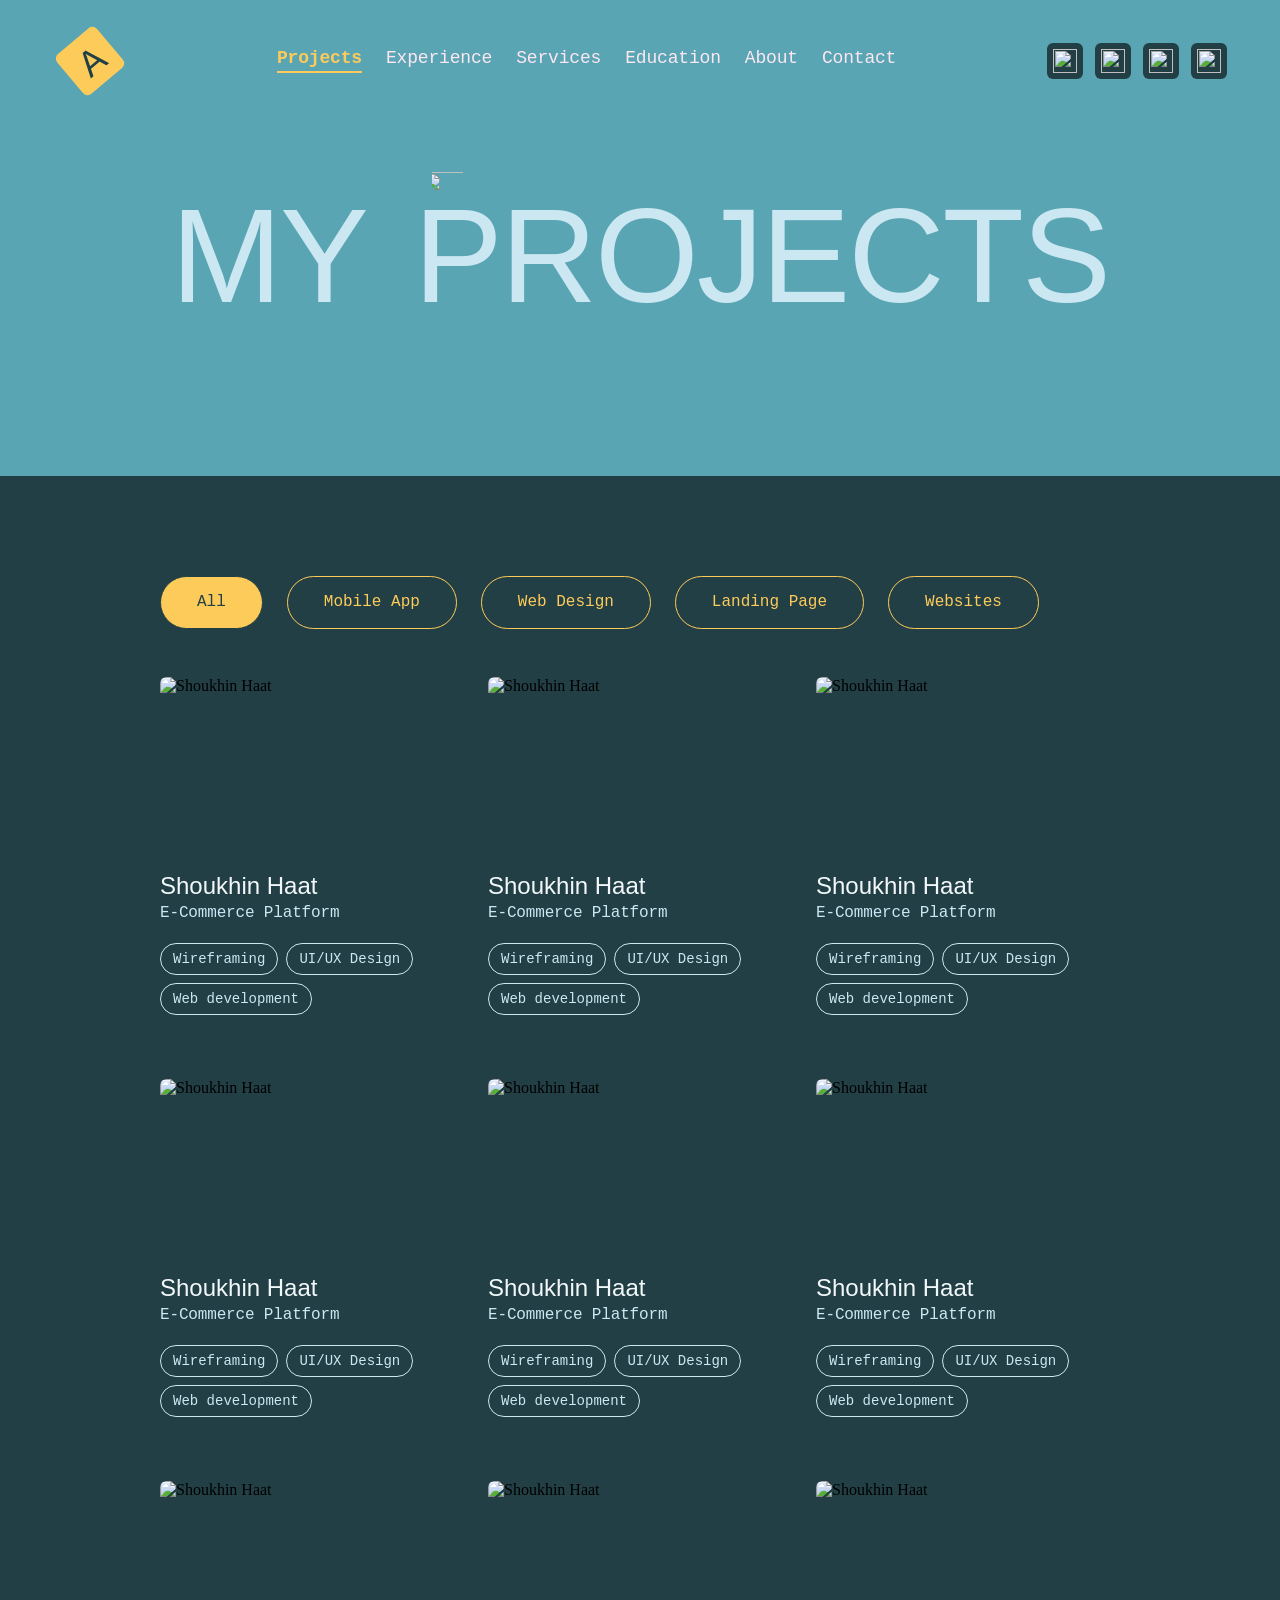
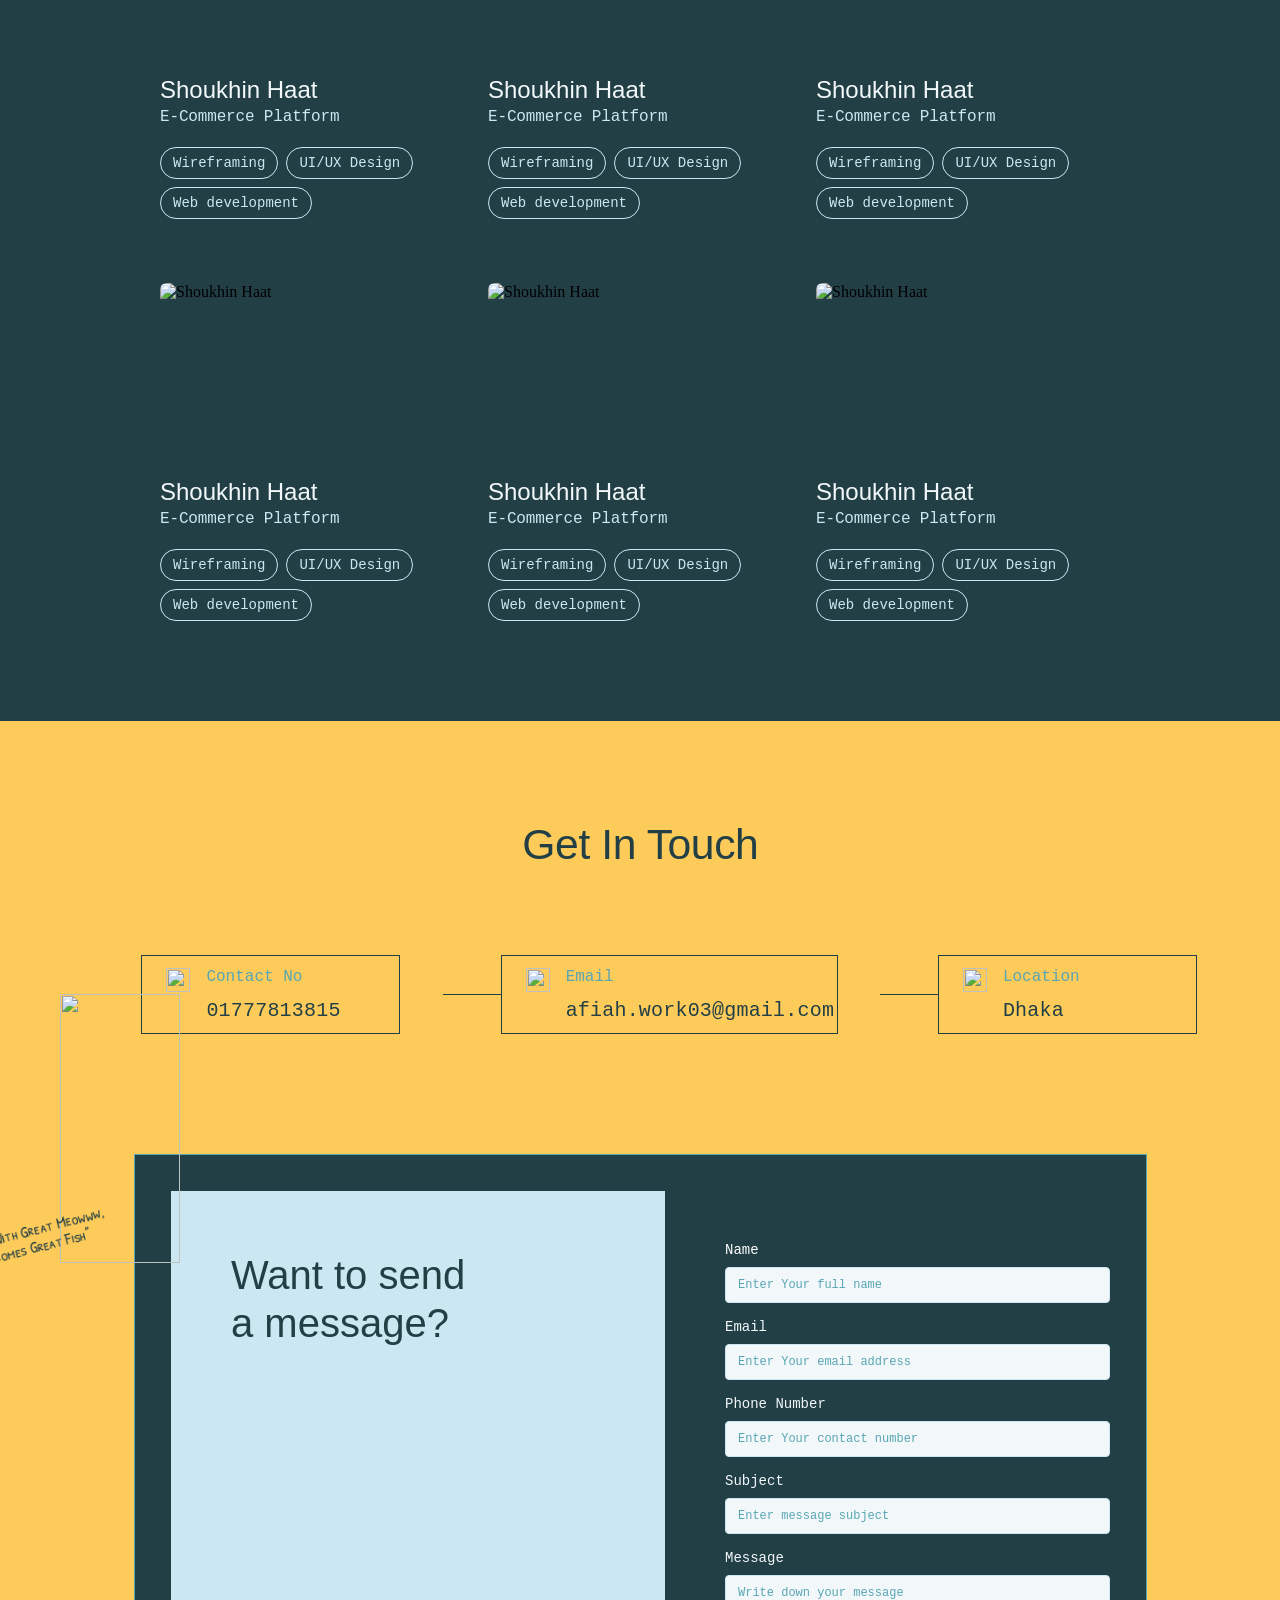
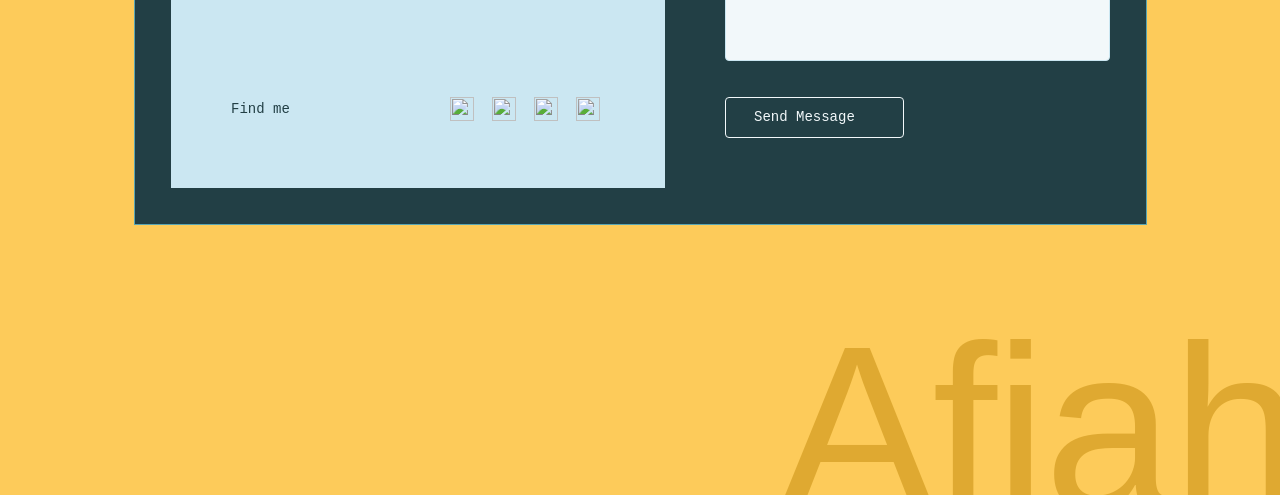
==== projects.html @ ad519b7c "Add files via upload" ====
<!DOCTYPE html>
<html lang="en">

<head>
    <meta charset="UTF-8" />
    <meta name="viewport" content="width=device-width, initial-scale=1.0" />
    <title>My Projects — Afiah</title>
    <link rel="preconnect" href="https://fonts.googleapis.com" />
    <link rel="preconnect" href="https://fonts.gstatic.com" crossorigin />
    <link href="https://fonts.googleapis.com/css2?family=Inter:wght@800&family=Patrick+Hand+SC&display=swap"
        rel="stylesheet" />
    <link rel="stylesheet" href="styles.css" />
</head>

<body>
    <div class="page-viewport">
        <div class="landing-blue">
            <div class="main-stack">
                <!-- ==========================================
                     1. PROJECTS PAGE HERO SECTION (6200:3826)
                     ========================================== -->
                <section class="projects-hero-section">
                    <!-- Top Navigation Bar (6200:3829) -->
                    <header class="navbar">
                        <a href="index.html" class="logo-wrapper" aria-label="Afiah Home">
                            <div class="logo-rotated">
                                <div class="logo-box">
                                    <p class="logo-letter font-pesta">A</p>
                                </div>
                            </div>
                        </a>

                        <button class="mobile-menu-toggle" type="button" aria-label="Toggle navigation"
                            aria-expanded="false"
                            onclick="this.parentElement.classList.toggle('nav-open'); this.setAttribute('aria-expanded', this.parentElement.classList.contains('nav-open'))">
                            <span></span>
                            <span></span>
                            <span></span>
                        </button>

                        <nav class="nav-links font-consolas"
                            onclick="if(window.innerWidth <= 900){ this.parentElement.classList.remove('nav-open'); }">

                            <a href="projects.html" class="active">Projects</a>
                            <a href="index.html#experience">Experience</a>
                            <a href="index.html#services">Services</a>
                            <a href="index.html#education">Education</a>
                            <a href="index.html#about">About</a>
                            <a href="#contact">Contact</a>
                        </nav>

                        <div class="nav-socials">
                            <a href="#contact" class="nav-social-btn" aria-label="Facebook">
                                <img src="assets/379a6d1ee390296889a320eb31389439bdc3be6d.svg" alt="" />
                            </a>
                            <a href="#contact" class="nav-social-btn" aria-label="Instagram">
                                <img src="assets/dbd92464af5bd647336b0ce903cea9cbbe1309cc.svg" alt="" />
                            </a>
                            <a href="#contact" class="nav-social-btn" aria-label="LinkedIn">
                                <img src="assets/37628bb1a5034a90aa3f23297552110ed2be14b8.svg" alt="" />
                            </a>
                            <a href="#contact" class="nav-social-btn" aria-label="GitHub">
                                <img src="assets/c3e5aa4423b067c50cb81807f64a7366447760ed.svg" alt="" />
                            </a>
                        </div>
                    </header>

                    <!-- Large Title & Peeking Kitten Wrapper -->
                    <div class="projects-hero-title-container">
                        <h1 class="projects-hero-title font-pesta">
                            <span class="projects-hero-word">MY</span>
                            <span class="projects-hero-word"><span
                                    class="letter-p-wrapper">P<!-- Peeking Kitten Head perched above letter P in PROJECTS (6217:5677 / 6220:5743) --><span
                                        class="projects-hero-peeking-cat-head" aria-hidden="true"><img
                                            src="assets/b2b2a59df410bdd2ad9d5f50ae3d4344132956b6.png"
                                            alt="" /></span><!-- Peeking Kitten Tail hanging inside letter P loop (6217:5678 / 6220:5744) --><span
                                        class="projects-hero-peeking-cat-tail" aria-hidden="true"><img
                                            src="assets/b2b2a59df410bdd2ad9d5f50ae3d4344132956b6.png"
                                            alt="" /></span></span>ROJECTS</span>
                        </h1>
                    </div>
                </section>

                <!-- ==========================================
                     2. ALL PROJECTS GRID SECTION (6200:3849)
                     ========================================== -->
                <section class="all-projects-section">
                    <div class="all-projects-inner">
                        <!-- Filter Tabs / Badges (6200:3851) -->
                        <div class="filter-tabs-bar" role="tablist" aria-label="Project Categories">
                            <button type="button" class="filter-tab active font-consolas" role="tab"
                                aria-selected="true" aria-pressed="true"
                                onclick="filterProjects('all', this)">All</button>
                            <button type="button" class="filter-tab font-consolas" role="tab" aria-selected="false"
                                aria-pressed="false" onclick="filterProjects('mobile', this)">Mobile App</button>
                            <button type="button" class="filter-tab font-consolas" role="tab" aria-selected="false"
                                aria-pressed="false" onclick="filterProjects('web', this)">Web Design</button>
                            <button type="button" class="filter-tab font-consolas" role="tab" aria-selected="false"
                                aria-pressed="false" onclick="filterProjects('landing', this)">Landing Page</button>
                            <button type="button" class="filter-tab font-consolas" role="tab" aria-selected="false"
                                aria-pressed="false" onclick="filterProjects('websites', this)">Websites</button>
                        </div>

                        <!-- 4 Rows × 3 Columns = 12 Project Cards (6200:3862) -->
                        <div class="projects-grid">
                            <!-- Row 1 -->
                            <div class="projects-row">
                                <!-- Card 1 -->
                                <article class="project-card reveal-on-scroll" data-category="web websites">
                                    <div class="project-thumb">
                                        <img src="assets/5d1331537a0e617a03ea0595f025617199d1122d.png"
                                            alt="Shoukhin Haat" />
                                        <div class="project-hover-overlay">
                                            <div class="project-hover-actions">
                                                <div class="project-action-btn" title="Live Link">
                                                    <img src="assets/e2e1d299816c92664c8733382a8019e7f34b01ed.svg"
                                                        alt="Link" />
                                                </div>
                                                <div class="project-action-btn" title="Figma Design">
                                                    <img src="assets/1ffa1e058c78ac866b01cb07eef81d035372bbfa.svg"
                                                        alt="Figma" />
                                                </div>
                                                <div class="project-action-btn" title="View Prototype">
                                                    <img src="assets/prototype.svg"
                                                        alt="Prototype" />
                                                </div>
                                            </div>
                                        </div>
                                    </div>
                                    <div class="project-info">
                                        <div class="project-titles">
                                            <p class="project-name font-pesta">Shoukhin Haat</p>
                                            <p class="project-category font-consolas">E-commerce Platform</p>
                                        </div>
                                        <div class="project-badges">
                                            <div class="project-badge"><span class="font-consolas">Wireframing</span>
                                            </div>
                                            <div class="project-badge"><span class="font-consolas">UI/UX Design</span>
                                            </div>
                                            <div class="project-badge"><span class="font-consolas">Web
                                                    development</span>
                                            </div>
                                        </div>
                                    </div>
                                </article>

                                <!-- Card 2 -->
                                <article class="project-card reveal-on-scroll" data-category="mobile web">
                                    <div class="project-thumb">
                                        <img src="assets/5d1331537a0e617a03ea0595f025617199d1122d.png"
                                            alt="Shoukhin Haat" />
                                        <div class="project-hover-overlay">
                                            <div class="project-hover-actions">
                                                <div class="project-action-btn" title="Live Link">
                                                    <img src="assets/e2e1d299816c92664c8733382a8019e7f34b01ed.svg"
                                                        alt="Link" />
                                                </div>
                                                <div class="project-action-btn" title="Figma Design">
                                                    <img src="assets/1ffa1e058c78ac866b01cb07eef81d035372bbfa.svg"
                                                        alt="Figma" />
                                                </div>
                                                <div class="project-action-btn" title="View Prototype">
                                                    <img src="assets/prototype.svg"
                                                        alt="Prototype" />
                                                </div>
                                            </div>
                                        </div>
                                    </div>
                                    <div class="project-info">
                                        <div class="project-titles">
                                            <p class="project-name font-pesta">Shoukhin Haat</p>
                                            <p class="project-category font-consolas">E-commerce Platform</p>
                                        </div>
                                        <div class="project-badges">
                                            <div class="project-badge"><span class="font-consolas">Wireframing</span>
                                            </div>
                                            <div class="project-badge"><span class="font-consolas">UI/UX Design</span>
                                            </div>
                                            <div class="project-badge"><span class="font-consolas">Web
                                                    development</span>
                                            </div>
                                        </div>
                                    </div>
                                </article>

                                <!-- Card 3 -->
                                <article class="project-card reveal-on-scroll" data-category="landing websites">
                                    <div class="project-thumb">
                                        <img src="assets/5d1331537a0e617a03ea0595f025617199d1122d.png"
                                            alt="Shoukhin Haat" />
                                        <div class="project-hover-overlay">
                                            <div class="project-hover-actions">
                                                <div class="project-action-btn" title="Live Link">
                                                    <img src="assets/e2e1d299816c92664c8733382a8019e7f34b01ed.svg"
                                                        alt="Link" />
                                                </div>
                                                <div class="project-action-btn" title="Figma Design">
                                                    <img src="assets/1ffa1e058c78ac866b01cb07eef81d035372bbfa.svg"
                                                        alt="Figma" />
                                                </div>
                                                <div class="project-action-btn" title="View Prototype">
                                                    <img src="assets/prototype.svg"
                                                        alt="Prototype" />
                                                </div>
                                            </div>
                                        </div>
                                    </div>
                                    <div class="project-info">
                                        <div class="project-titles">
                                            <p class="project-name font-pesta">Shoukhin Haat</p>
                                            <p class="project-category font-consolas">E-commerce Platform</p>
                                        </div>
                                        <div class="project-badges">
                                            <div class="project-badge"><span class="font-consolas">Wireframing</span>
                                            </div>
                                            <div class="project-badge"><span class="font-consolas">UI/UX Design</span>
                                            </div>
                                            <div class="project-badge"><span class="font-consolas">Web
                                                    development</span>
                                            </div>
                                        </div>
                                    </div>
                                </article>
                            </div>

                            <!-- Row 2 -->
                            <div class="projects-row">
                                <!-- Card 4 -->
                                <article class="project-card reveal-on-scroll" data-category="mobile">
                                    <div class="project-thumb">
                                        <img src="assets/5d1331537a0e617a03ea0595f025617199d1122d.png"
                                            alt="Shoukhin Haat" />
                                        <div class="project-hover-overlay">
                                            <div class="project-hover-actions">
                                                <div class="project-action-btn" title="Live Link">
                                                    <img src="assets/e2e1d299816c92664c8733382a8019e7f34b01ed.svg"
                                                        alt="Link" />
                                                </div>
                                                <div class="project-action-btn" title="Figma Design">
                                                    <img src="assets/1ffa1e058c78ac866b01cb07eef81d035372bbfa.svg"
                                                        alt="Figma" />
                                                </div>
                                                <div class="project-action-btn" title="View Prototype">
                                                    <img src="assets/prototype.svg"
                                                        alt="Prototype" />
                                                </div>
                                            </div>
                                        </div>
                                    </div>
                                    <div class="project-info">
                                        <div class="project-titles">
                                            <p class="project-name font-pesta">Shoukhin Haat</p>
                                            <p class="project-category font-consolas">E-commerce Platform</p>
                                        </div>
                                        <div class="project-badges">
                                            <div class="project-badge"><span class="font-consolas">Wireframing</span>
                                            </div>
                                            <div class="project-badge"><span class="font-consolas">UI/UX Design</span>
                                            </div>
                                            <div class="project-badge"><span class="font-consolas">Web
                                                    development</span>
                                            </div>
                                        </div>
                                    </div>
                                </article>

                                <!-- Card 5 -->
                                <article class="project-card reveal-on-scroll" data-category="web landing">
                                    <div class="project-thumb">
                                        <img src="assets/5d1331537a0e617a03ea0595f025617199d1122d.png"
                                            alt="Shoukhin Haat" />
                                        <div class="project-hover-overlay">
                                            <div class="project-hover-actions">
                                                <div class="project-action-btn" title="Live Link">
                                                    <img src="assets/e2e1d299816c92664c8733382a8019e7f34b01ed.svg"
                                                        alt="Link" />
                                                </div>
                                                <div class="project-action-btn" title="Figma Design">
                                                    <img src="assets/1ffa1e058c78ac866b01cb07eef81d035372bbfa.svg"
                                                        alt="Figma" />
                                                </div>
                                                <div class="project-action-btn" title="View Prototype">
                                                    <img src="assets/prototype.svg"
                                                        alt="Prototype" />
                                                </div>
                                            </div>
                                        </div>
                                    </div>
                                    <div class="project-info">
                                        <div class="project-titles">
                                            <p class="project-name font-pesta">Shoukhin Haat</p>
                                            <p class="project-category font-consolas">E-commerce Platform</p>
                                        </div>
                                        <div class="project-badges">
                                            <div class="project-badge"><span class="font-consolas">Wireframing</span>
                                            </div>
                                            <div class="project-badge"><span class="font-consolas">UI/UX Design</span>
                                            </div>
                                            <div class="project-badge"><span class="font-consolas">Web
                                                    development</span>
                                            </div>
                                        </div>
                                    </div>
                                </article>

                                <!-- Card 6 -->
                                <article class="project-card reveal-on-scroll" data-category="websites">
                                    <div class="project-thumb">
                                        <img src="assets/5d1331537a0e617a03ea0595f025617199d1122d.png"
                                            alt="Shoukhin Haat" />
                                        <div class="project-hover-overlay">
                                            <div class="project-hover-actions">
                                                <div class="project-action-btn" title="Live Link">
                                                    <img src="assets/e2e1d299816c92664c8733382a8019e7f34b01ed.svg"
                                                        alt="Link" />
                                                </div>
                                                <div class="project-action-btn" title="Figma Design">
                                                    <img src="assets/1ffa1e058c78ac866b01cb07eef81d035372bbfa.svg"
                                                        alt="Figma" />
                                                </div>
                                                <div class="project-action-btn" title="View Prototype">
                                                    <img src="assets/prototype.svg"
                                                        alt="Prototype" />
                                                </div>
                                            </div>
                                        </div>
                                    </div>
                                    <div class="project-info">
                                        <div class="project-titles">
                                            <p class="project-name font-pesta">Shoukhin Haat</p>
                                            <p class="project-category font-consolas">E-commerce Platform</p>
                                        </div>
                                        <div class="project-badges">
                                            <div class="project-badge"><span class="font-consolas">Wireframing</span>
                                            </div>
                                            <div class="project-badge"><span class="font-consolas">UI/UX Design</span>
                                            </div>
                                            <div class="project-badge"><span class="font-consolas">Web
                                                    development</span>
                                            </div>
                                        </div>
                                    </div>
                                </article>
                            </div>

                            <!-- Row 3 -->
                            <div class="projects-row">
                                <!-- Card 7 -->
                                <article class="project-card reveal-on-scroll" data-category="mobile landing">
                                    <div class="project-thumb">
                                        <img src="assets/5d1331537a0e617a03ea0595f025617199d1122d.png"
                                            alt="Shoukhin Haat" />
                                        <div class="project-hover-overlay">
                                            <div class="project-hover-actions">
                                                <div class="project-action-btn" title="Live Link">
                                                    <img src="assets/e2e1d299816c92664c8733382a8019e7f34b01ed.svg"
                                                        alt="Link" />
                                                </div>
                                                <div class="project-action-btn" title="Figma Design">
                                                    <img src="assets/1ffa1e058c78ac866b01cb07eef81d035372bbfa.svg"
                                                        alt="Figma" />
                                                </div>
                                                <div class="project-action-btn" title="View Prototype">
                                                    <img src="assets/prototype.svg"
                                                        alt="Prototype" />
                                                </div>
                                            </div>
                                        </div>
                                    </div>
                                    <div class="project-info">
                                        <div class="project-titles">
                                            <p class="project-name font-pesta">Shoukhin Haat</p>
                                            <p class="project-category font-consolas">E-commerce Platform</p>
                                        </div>
                                        <div class="project-badges">
                                            <div class="project-badge"><span class="font-consolas">Wireframing</span>
                                            </div>
                                            <div class="project-badge"><span class="font-consolas">UI/UX Design</span>
                                            </div>
                                            <div class="project-badge"><span class="font-consolas">Web
                                                    development</span>
                                            </div>
                                        </div>
                                    </div>
                                </article>

                                <!-- Card 8 -->
                                <article class="project-card reveal-on-scroll" data-category="web websites">
                                    <div class="project-thumb">
                                        <img src="assets/5d1331537a0e617a03ea0595f025617199d1122d.png"
                                            alt="Shoukhin Haat" />
                                        <div class="project-hover-overlay">
                                            <div class="project-hover-actions">
                                                <div class="project-action-btn" title="Live Link">
                                                    <img src="assets/e2e1d299816c92664c8733382a8019e7f34b01ed.svg"
                                                        alt="Link" />
                                                </div>
                                                <div class="project-action-btn" title="Figma Design">
                                                    <img src="assets/1ffa1e058c78ac866b01cb07eef81d035372bbfa.svg"
                                                        alt="Figma" />
                                                </div>
                                                <div class="project-action-btn" title="View Prototype">
                                                    <img src="assets/prototype.svg"
                                                        alt="Prototype" />
                                                </div>
                                            </div>
                                        </div>
                                    </div>
                                    <div class="project-info">
                                        <div class="project-titles">
                                            <p class="project-name font-pesta">Shoukhin Haat</p>
                                            <p class="project-category font-consolas">E-commerce Platform</p>
                                        </div>
                                        <div class="project-badges">
                                            <div class="project-badge"><span class="font-consolas">Wireframing</span>
                                            </div>
                                            <div class="project-badge"><span class="font-consolas">UI/UX Design</span>
                                            </div>
                                            <div class="project-badge"><span class="font-consolas">Web
                                                    development</span>
                                            </div>
                                        </div>
                                    </div>
                                </article>

                                <!-- Card 9 -->
                                <article class="project-card reveal-on-scroll" data-category="mobile websites">
                                    <div class="project-thumb">
                                        <img src="assets/5d1331537a0e617a03ea0595f025617199d1122d.png"
                                            alt="Shoukhin Haat" />
                                        <div class="project-hover-overlay">
                                            <div class="project-hover-actions">
                                                <div class="project-action-btn" title="Live Link">
                                                    <img src="assets/e2e1d299816c92664c8733382a8019e7f34b01ed.svg"
                                                        alt="Link" />
                                                </div>
                                                <div class="project-action-btn" title="Figma Design">
                                                    <img src="assets/1ffa1e058c78ac866b01cb07eef81d035372bbfa.svg"
                                                        alt="Figma" />
                                                </div>
                                                <div class="project-action-btn" title="View Prototype">
                                                    <img src="assets/prototype.svg"
                                                        alt="Prototype" />
                                                </div>
                                            </div>
                                        </div>
                                    </div>
                                    <div class="project-info">
                                        <div class="project-titles">
                                            <p class="project-name font-pesta">Shoukhin Haat</p>
                                            <p class="project-category font-consolas">E-commerce Platform</p>
                                        </div>
                                        <div class="project-badges">
                                            <div class="project-badge"><span class="font-consolas">Wireframing</span>
                                            </div>
                                            <div class="project-badge"><span class="font-consolas">UI/UX Design</span>
                                            </div>
                                            <div class="project-badge"><span class="font-consolas">Web
                                                    development</span>
                                            </div>
                                        </div>
                                    </div>
                                </article>
                            </div>

                            <!-- Row 4 -->
                            <div class="projects-row">
                                <!-- Card 10 -->
                                <article class="project-card reveal-on-scroll" data-category="landing">
                                    <div class="project-thumb">
                                        <img src="assets/5d1331537a0e617a03ea0595f025617199d1122d.png"
                                            alt="Shoukhin Haat" />
                                        <div class="project-hover-overlay">
                                            <div class="project-hover-actions">
                                                <div class="project-action-btn" title="Live Link">
                                                    <img src="assets/e2e1d299816c92664c8733382a8019e7f34b01ed.svg"
                                                        alt="Link" />
                                                </div>
                                                <div class="project-action-btn" title="Figma Design">
                                                    <img src="assets/1ffa1e058c78ac866b01cb07eef81d035372bbfa.svg"
                                                        alt="Figma" />
                                                </div>
                                                <div class="project-action-btn" title="View Prototype">
                                                    <img src="assets/prototype.svg"
                                                        alt="Prototype" />
                                                </div>
                                            </div>
                                        </div>
                                    </div>
                                    <div class="project-info">
                                        <div class="project-titles">
                                            <p class="project-name font-pesta">Shoukhin Haat</p>
                                            <p class="project-category font-consolas">E-commerce Platform</p>
                                        </div>
                                        <div class="project-badges">
                                            <div class="project-badge"><span class="font-consolas">Wireframing</span>
                                            </div>
                                            <div class="project-badge"><span class="font-consolas">UI/UX Design</span>
                                            </div>
                                            <div class="project-badge"><span class="font-consolas">Web
                                                    development</span>
                                            </div>
                                        </div>
                                    </div>
                                </article>

                                <!-- Card 11 -->
                                <article class="project-card reveal-on-scroll" data-category="web">
                                    <div class="project-thumb">
                                        <img src="assets/5d1331537a0e617a03ea0595f025617199d1122d.png"
                                            alt="Shoukhin Haat" />
                                        <div class="project-hover-overlay">
                                            <div class="project-hover-actions">
                                                <div class="project-action-btn" title="Live Link">
                                                    <img src="assets/e2e1d299816c92664c8733382a8019e7f34b01ed.svg"
                                                        alt="Link" />
                                                </div>
                                                <div class="project-action-btn" title="Figma Design">
                                                    <img src="assets/1ffa1e058c78ac866b01cb07eef81d035372bbfa.svg"
                                                        alt="Figma" />
                                                </div>
                                                <div class="project-action-btn" title="View Prototype">
                                                    <img src="assets/prototype.svg"
                                                        alt="Prototype" />
                                                </div>
                                            </div>
                                        </div>
                                    </div>
                                    <div class="project-info">
                                        <div class="project-titles">
                                            <p class="project-name font-pesta">Shoukhin Haat</p>
                                            <p class="project-category font-consolas">E-commerce Platform</p>
                                        </div>
                                        <div class="project-badges">
                                            <div class="project-badge"><span class="font-consolas">Wireframing</span>
                                            </div>
                                            <div class="project-badge"><span class="font-consolas">UI/UX Design</span>
                                            </div>
                                            <div class="project-badge"><span class="font-consolas">Web
                                                    development</span>
                                            </div>
                                        </div>
                                    </div>
                                </article>

                                <!-- Card 12 -->
                                <article class="project-card reveal-on-scroll" data-category="mobile web">
                                    <div class="project-thumb">
                                        <img src="assets/5d1331537a0e617a03ea0595f025617199d1122d.png"
                                            alt="Shoukhin Haat" />
                                        <div class="project-hover-overlay">
                                            <div class="project-hover-actions">
                                                <div class="project-action-btn" title="Live Link">
                                                    <img src="assets/e2e1d299816c92664c8733382a8019e7f34b01ed.svg"
                                                        alt="Link" />
                                                </div>
                                                <div class="project-action-btn" title="Figma Design">
                                                    <img src="assets/1ffa1e058c78ac866b01cb07eef81d035372bbfa.svg"
                                                        alt="Figma" />
                                                </div>
                                                <div class="project-action-btn" title="View Prototype">
                                                    <img src="assets/prototype.svg"
                                                        alt="Prototype" />
                                                </div>
                                            </div>
                                        </div>
                                    </div>
                                    <div class="project-info">
                                        <div class="project-titles">
                                            <p class="project-name font-pesta">Shoukhin Haat</p>
                                            <p class="project-category font-consolas">E-commerce Platform</p>
                                        </div>
                                        <div class="project-badges">
                                            <div class="project-badge"><span class="font-consolas">Wireframing</span>
                                            </div>
                                            <div class="project-badge"><span class="font-consolas">UI/UX Design</span>
                                            </div>
                                            <div class="project-badge"><span class="font-consolas">Web
                                                    development</span>
                                            </div>
                                        </div>
                                    </div>
                                </article>
                            </div>
                        </div>
                    </div>
                </section>

                <!-- ==========================================
                     3. GET IN TOUCH SECTION (6200:4028)
                     ========================================== -->
                <section id="contact" class="contact-section">
                    <p class="contact-watermark font-pesta" aria-hidden="true">Afiah</p>

                    <div class="contact-top-block reveal-on-scroll">
                        <h2 class="contact-heading font-pesta">Get In touch</h2>

                        <div class="contact-info-cards">
                            <!-- Contact No -->
                            <div class="contact-info-item contact-info-item-first">
                                <div class="contact-lead-line"></div>
                                <div class="contact-info-box">
                                    <div class="tool-icon-24">
                                        <img src="assets/be2f6d3b57b0702503c3ce4e3ded6f5434b72e0a.svg" alt="" />
                                    </div>
                                    <div class="contact-info-text w-169 font-consolas">
                                        <p class="contact-info-label">Contact No</p>
                                        <p class="contact-info-value">01777813815</p>
                                    </div>
                                </div>
                                <!-- Spider-Man Kitten & Quote anchored to Contact No lead line -->
                                <div class="spider-kitten" aria-hidden="true">
                                    <div class="spider-kitten-track">
                                        <img src="assets/2840c0e402dbe6ce3ca4cbcd5d4fde6421eb796d.png" alt="" />
                                        <div class="spider-quote-wrapper">
                                            <div class="spider-quote-rotated font-patrick">
                                                <p>“With great meowww,</p>
                                                <p>comes great fish”</p>
                                            </div>
                                        </div>
                                    </div>
                                </div>
                            </div>

                            <!-- Email -->
                            <div class="contact-info-item">
                                <div class="contact-lead-line"></div>
                                <div class="contact-info-box">
                                    <div class="tool-icon-24">
                                        <img src="assets/744cdc719be346a60ed4c7ec875fdf59cb8e736a.svg" alt="" />
                                    </div>
                                    <div class="contact-info-text w-247 font-consolas">
                                        <p class="contact-info-label">Email</p>
                                        <p class="contact-info-value">afiah.work03@gmail.com</p>
                                    </div>
                                </div>
                            </div>

                            <!-- Location -->
                            <div class="contact-info-item">
                                <div class="contact-lead-line"></div>
                                <div class="contact-info-box">
                                    <div class="tool-icon-24">
                                        <img src="assets/3f4b3e178bc287d948d0a96776a0210b139005ab.svg" alt="" />
                                    </div>
                                    <div class="contact-info-text w-169 font-consolas">
                                        <p class="contact-info-label">Location</p>
                                        <p class="contact-info-value">Dhaka</p>
                                    </div>
                                </div>
                            </div>
                        </div>
                    </div>

                    <!-- Contact Form Card -->
                    <div class="contact-form-card reveal-on-scroll">
                        <div class="contact-card-left">
                            <div class="contact-card-prompt font-pesta">
                                <p>Want to send </p>
                                <p>a message?</p>
                            </div>
                            <div class="contact-card-findme">
                                <p class="findme-label font-consolas">Find me</p>
                                <div class="findme-icons">
                                    <a href="#contact" class="findme-icon-btn" aria-label="LinkedIn">
                                        <img src="assets/d3a7ae92757c9e11db82888f36ce1d9c38672b22.svg" alt="" />
                                    </a>
                                    <a href="#contact" class="findme-icon-btn" aria-label="GitHub">
                                        <img src="assets/fe02f6c080a74229e76f18cc456c72732a934003.svg" alt="" />
                                    </a>
                                    <a href="#contact" class="findme-icon-btn" aria-label="Facebook">
                                        <img src="assets/b0eac89079d2b4dab4233eb72603630aca003585.svg" alt="" />
                                    </a>
                                    <a href="#contact" class="findme-icon-btn" aria-label="Instagram">
                                        <img src="assets/c7bc869b21548951c6bb4088393200b29b8208e8.svg" alt="" />
                                    </a>
                                </div>
                            </div>
                        </div>

                        <form class="contact-form-right" onsubmit="event.preventDefault();">
                            <div class="form-fields-stack">
                                <div class="form-group">
                                    <label class="form-label text-pure-white font-consolas"
                                        for="input-name">Name</label>
                                    <input id="input-name" type="text" class="form-input"
                                        placeholder="Enter Your full name" />
                                </div>
                                <div class="form-group">
                                    <label class="form-label font-consolas" for="input-email">Email</label>
                                    <input id="input-email" type="email" class="form-input"
                                        placeholder="Enter Your email address" />
                                </div>
                                <div class="form-group">
                                    <label class="form-label font-consolas" for="input-phone">Phone Number</label>
                                    <input id="input-phone" type="tel" class="form-input"
                                        placeholder="Enter Your contact number" />
                                </div>
                                <div class="form-group">
                                    <label class="form-label font-consolas" for="input-subject">Subject</label>
                                    <input id="input-subject" type="text" class="form-input"
                                        placeholder="Enter message subject" />
                                </div>
                                <div class="form-group">
                                    <label class="form-label font-consolas" for="input-message">Message</label>
                                    <textarea id="input-message" class="form-textarea"
                                        placeholder="Write down your message"></textarea>
                                </div>
                            </div>

                            <button type="submit" class="btn-send-message">
                                <div class="btn-wrap">
                                    <span class="font-consolas">Send Message</span>
                                </div>
                                <img class="icon-16" src="assets/d77f3251068685202a40d02a5b1209b9913a753b.svg" alt="" />
                            </button>
                        </form>
                    </div>
                </section>
            </div>
        </div>
    </div>

    <!-- Interactive Filter Script -->
    <script>
        let activeFilterToken = 0;
        function filterProjects(category, btn) {
            if (btn.classList.contains('active') && !btn.dataset.reapply) return;
            const thisToken = ++activeFilterToken;

            document.querySelectorAll('.filter-tab').forEach(t => {
                t.classList.remove('active');
                t.setAttribute('aria-selected', 'false');
                t.setAttribute('aria-pressed', 'false');
            });
            btn.classList.add('active');
            btn.setAttribute('aria-selected', 'true');
            btn.setAttribute('aria-pressed', 'true');

            const grid = document.querySelector('.projects-grid');
            if (grid) {
                grid.style.minHeight = grid.offsetHeight + 'px';
            }

            const cards = Array.from(document.querySelectorAll('.all-projects-section .project-card'));

            // Respect prefers-reduced-motion immediately
            if (window.matchMedia('(prefers-reduced-motion: reduce)').matches) {
                cards.forEach(card => {
                    const cardCats = card.getAttribute('data-category') || '';
                    const match = category === 'all' || cardCats.includes(category);
                    card.style.display = match ? 'flex' : 'none';
                    card.style.opacity = '1';
                    card.style.transform = 'none';
                });
                if (grid) grid.style.minHeight = '';
                return;
            }

            // Phase 1: Subtle fade-out
            cards.forEach(card => {
                card.style.transition = 'opacity 160ms var(--ease-out-smooth), transform 160ms var(--ease-out-smooth)';
                card.style.opacity = '0';
                card.style.transform = 'scale(0.97)';
            });

            setTimeout(() => {
                if (thisToken !== activeFilterToken) return;

                let visibleCount = 0;
                cards.forEach(card => {
                    const cardCats = card.getAttribute('data-category') || '';
                    const match = category === 'all' || cardCats.includes(category);
                    if (match) {
                        card.style.display = 'flex';
                        card.style.opacity = '0';
                        card.style.transform = 'translateY(12px)';
                        const delay = Math.min(visibleCount * 35, 180);
                        card.style.transitionDelay = delay + 'ms';
                        visibleCount++;
                    } else {
                        card.style.display = 'none';
                        card.style.transitionDelay = '0ms';
                    }
                });

                requestAnimationFrame(() => {
                    if (thisToken !== activeFilterToken) return;
                    cards.forEach(card => {
                        if (card.style.display === 'flex') {
                            card.style.opacity = '1';
                            card.style.transform = 'translateY(0)';
                        }
                    });
                });

                setTimeout(() => {
                    if (thisToken !== activeFilterToken) return;
                    if (grid) grid.style.minHeight = '';
                    cards.forEach(card => {
                        card.style.transition = '';
                        card.style.transitionDelay = '';
                        card.style.opacity = '';
                        card.style.transform = '';
                    });
                }, 220 + (visibleCount * 35));
            }, 160);
        }

        // Sticky Navbar Scrolled & Active Link Handling
        const navbar = document.querySelector('.navbar');
        const contactSection = document.getElementById('contact');
        const contactLink = document.querySelector('.nav-links a[href="#contact"]');
        const projectsLink = document.querySelector('.nav-links a[href="projects.html"]');

        function onProjectsScroll() {
            if (navbar) {
                if (window.scrollY > 30) {
                    navbar.classList.add('scrolled');
                } else {
                    navbar.classList.remove('scrolled');
                }
            }

            if (contactSection && contactLink && projectsLink) {
                const scrollPos = window.scrollY + 140;
                if (scrollPos >= contactSection.offsetTop) {
                    contactLink.classList.add('active');
                    projectsLink.classList.remove('active');
                } else {
                    contactLink.classList.remove('active');
                    projectsLink.classList.add('active');
                }
            }
        }

        window.addEventListener('scroll', onProjectsScroll, { passive: true });
        window.addEventListener('load', onProjectsScroll);
        onProjectsScroll();

        // Progressive Enhancement & Scroll Reveal IntersectionObserver
        if ('IntersectionObserver' in window && !window.matchMedia('(prefers-reduced-motion: reduce)').matches) {
            document.documentElement.classList.add('motion-ready');

            const observerOptions = {
                root: null,
                rootMargin: '0px 0px -40px 0px',
                threshold: 0.1
            };

            const revealObserver = new IntersectionObserver((entries, observer) => {
                entries.forEach(entry => {
                    if (entry.isIntersecting) {
                        entry.target.classList.add('is-revealed');

                        if (entry.target.closest('#contact') || entry.target.classList.contains('contact-top-block')) {
                            const spiderKitten = document.querySelector('.spider-kitten');
                            if (spiderKitten && !spiderKitten.classList.contains('is-animated')) {
                                spiderKitten.classList.add('is-animated');
                            }
                        }

                        observer.unobserve(entry.target);
                    }
                });
            }, observerOptions);

            document.querySelectorAll('.reveal-on-scroll').forEach(el => {
                const rect = el.getBoundingClientRect();
                if (rect.top < window.innerHeight && rect.bottom > 0) {
                    el.classList.add('is-revealed');
                } else {
                    revealObserver.observe(el);
                }
            });
        }

        // Interactive Mouse Pointer Follow for Decorative Character Illustrations
        function setupPointerSway(config) {
            if (!window.matchMedia('(hover: hover) and (pointer: fine)').matches) return;
            if (window.matchMedia('(prefers-reduced-motion: reduce)').matches) return;

            const section = document.querySelector(config.sectionSelector);
            const trackEl = document.querySelector(config.trackSelector);
            if (!section || !trackEl) return;

            let targetX = 0, targetRot = 0;
            let currentX = 0, currentRot = 0;
            let velX = 0, velRot = 0;
            let isMouseInside = false;
            let isVisible = true;
            let rafId = null;

            const stiffness = 0.06;
            const damping = 0.82;

            function step() {
                const forceX = (targetX - currentX) * stiffness;
                velX = (velX + forceX) * damping;
                currentX += velX;

                const forceRot = (targetRot - currentRot) * stiffness;
                velRot = (velRot + forceRot) * damping;
                currentRot += velRot;

                const isSettled = !isMouseInside &&
                    Math.abs(targetX - currentX) < 0.008 && Math.abs(velX) < 0.008 &&
                    Math.abs(targetRot - currentRot) < 0.008 && Math.abs(velRot) < 0.008;

                if (isSettled) {
                    currentX = 0;
                    currentRot = 0;
                    velX = 0;
                    velRot = 0;
                    trackEl.style.transform = '';
                    rafId = null;
                    return;
                }

                trackEl.style.transform = `translate3d(${currentX.toFixed(2)}px, 0, 0) rotate(${currentRot.toFixed(2)}deg)`;

                if (isVisible) {
                    rafId = requestAnimationFrame(step);
                } else {
                    rafId = null;
                }
            }

            function start() {
                if (!rafId && isVisible) {
                    rafId = requestAnimationFrame(step);
                }
            }

            function onMouseMove(e) {
                isMouseInside = true;
                const rect = section.getBoundingClientRect();
                if (rect.width <= 0) return;
                const normX = Math.max(-1, Math.min(1, ((e.clientX - rect.left) / rect.width - 0.5) * 2));
                targetX = normX * config.maxX;
                targetRot = normX * config.maxRot;
                start();
            }

            function onMouseLeave() {
                isMouseInside = false;
                targetX = 0;
                targetRot = 0;
                start();
            }

            section.addEventListener('mousemove', onMouseMove, { passive: true });
            section.addEventListener('mouseleave', onMouseLeave, { passive: true });

            if ('IntersectionObserver' in window) {
                const obs = new IntersectionObserver((entries) => {
                    entries.forEach(entry => {
                        isVisible = entry.isIntersecting;
                        if (isVisible && (isMouseInside || currentX !== 0 || currentRot !== 0)) {
                            start();
                        } else if (!isVisible && rafId) {
                            cancelAnimationFrame(rafId);
                            rafId = null;
                        }
                    });
                }, { threshold: 0.05 });
                obs.observe(section);
            }
        }

        setupPointerSway({
            sectionSelector: '#contact',
            trackSelector: '.spider-kitten-track',
            maxX: 8,
            maxRot: 6
        });
    </script>
</body>

</html>
---- styles.css ----
@font-face {
  font-family: 'Pesta Rakyat';
  src: url('assets/PestaRakyat.ttf') format('truetype');
  font-weight: 400;
  font-style: normal;
  font-display: block;
}

@font-face {
  font-family: 'Anton';
  src: url('assets/Anton-Regular.ttf') format('truetype');
  font-weight: 400;
  font-style: normal;
  font-display: swap;
}

:root {
  --ease-out-smooth: cubic-bezier(0.22, 1, 0.36, 1);
  --ease-in-out-smooth: cubic-bezier(0.42, 0, 0.58, 1);
  --dur-fast: 180ms;
  --dur-normal: 220ms;
  --dur-entrance: 600ms;
  --color-accent-yellow: #fdcb5a;
  --color-accent-teal: #0891b2;
}

*,
*::before,
*::after {
  box-sizing: border-box;
  margin: 0;
  padding: 0;
}

html {
  scroll-padding-top: 90px;
  background-color: #223f45;
}

@media (prefers-reduced-motion: no-preference) {
  html {
    scroll-behavior: smooth;
  }
}

body {
  margin: 0;
  padding: 0;
  background-color: #ffffff;
  overflow-x: hidden;
  -webkit-font-smoothing: antialiased;
  -moz-osx-font-smoothing: grayscale;
}

/* Responsive Page Wrapper */
.page-viewport {
  width: 100%;
  display: flex;
  justify-content: center;
  overflow-x: hidden;
}

.landing-blue {
  position: relative;
  width: 100%;
  max-width: 1920px;
  background-color: #ffffff;
  overflow: hidden;
}

.main-stack {
  position: relative;
  width: 100%;
  display: flex;
  flex-direction: column;
  align-items: stretch;
}

/* Typography helpers */
.font-pesta {
  font-family: 'Pesta Rakyat', cursive, sans-serif;
  font-weight: 400;
  font-style: normal;
}

.font-consolas {
  font-family: 'Consolas', 'Courier New', monospace;
  font-weight: 400;
  font-style: normal;
}

.font-inter-extrabold {
  font-family: 'Inter', sans-serif;
  font-weight: 800;
  font-style: normal;
}

.font-patrick {
  font-family: 'Patrick Hand SC', cursive, sans-serif;
  font-weight: 400;
  font-style: normal;
}

/* ==========================================
   MOTION KEYFRAMES
   ========================================== */
@keyframes heroFadeIn {
  from {
    opacity: 0;
    translate: 0 16px;
  }

  to {
    opacity: 1;
    translate: 0 0;
  }
}

@keyframes heroPortraitFadeUp {
  from {
    opacity: 0.15;
    transform: translateY(20px);
  }

  to {
    opacity: 1;
    transform: translateY(0);
  }
}

@keyframes blanketCatSettle {
  0% {
    transform: translateY(-8px) rotate(-1.5deg);
  }

  45% {
    transform: translateY(2px) rotate(0.8deg);
  }

  75% {
    transform: translateY(-1px) rotate(-0.3deg);
  }

  100% {
    transform: translateY(0) rotate(0deg);
  }
}

/* ==========================================
   1. HERO SECTION (6182:2918)
   ========================================== */
.hero-section {
  position: relative;
  width: 100%;
  height: 950px;
  background-color: #59a5b3;
  overflow: hidden;
  flex-shrink: 0;
}

/* AFiAH Background Vector Group (6182:2919)
   Self-contained centered bounding box (941.1994 x 327.3366 at 1920px)
   so all letters & the i paw-print stay locked together at every viewport width */
.afiah-vectors {
  position: absolute;
  left: 50%;
  transform: translateX(-50%);
  top: 128px;
  width: min(941.2px, 54vw);
  aspect-ratio: 941.1994 / 327.3366;
  pointer-events: none;
  z-index: 1;
  animation: heroFadeIn 550ms var(--ease-out-smooth) 60ms backwards;
}

@media (min-width: 1800px) {
  .afiah-vectors {
    width: 941.1994px;
    height: 327.3366px;
    left: 489px;
    transform: none;
  }
}

.afiah-vec-a1 {
  position: absolute;
  left: 0%;
  top: 0%;
  width: 24.3436%;
  height: 88.8046%;
}

.afiah-vec-f {
  position: absolute;
  left: 26.7262%;
  top: 1.4028%;
  width: 16.8909%;
  height: 93.2261%;
}

.afiah-vec-i-paw {
  position: absolute;
  left: 43.6959%;
  top: 13.8744%;
  width: 8.0337%;
  height: 86.1256%;
}

.afiah-vec-i-stem {
  position: absolute;
  left: 43.7042%;
  top: 38.8499%;
  width: 8.0748%;
  height: 61.0992%;
}

.afiah-vec-a2 {
  position: absolute;
  left: 53.3005%;
  top: 0%;
  width: 24.3436%;
  height: 88.8046%;
}

.afiah-vec-h {
  position: absolute;
  left: 79.8964%;
  top: 5.1356%;
  width: 20.1036%;
  height: 89.4309%;
}

.afiah-vectors img {
  display: block;
  width: 100%;
  height: 100%;
}

/* Hero Portrait (6182:2927) */
.hero-portrait {
  position: absolute;
  left: 50%;
  transform: translateX(-50%);
  top: 287px;
  width: 702px;
  height: 1002px;
  pointer-events: none;
  z-index: 2;
}

.hero-portrait img {
  width: 100%;
  height: 100%;
  object-fit: cover;
  object-position: top center;
  display: block;
  animation: heroPortraitFadeUp 650ms var(--ease-out-smooth) 140ms backwards;
}

/* Navbar (6182:2929) - Sticky on Top */
.navbar {
  position: fixed;
  top: 0;
  left: 50%;
  transform: translateX(-50%);
  width: 100%;
  max-width: 1920px;
  padding: 24px clamp(24px, 4.1667vw, 80px) 12px;
  display: flex;
  align-items: center;
  justify-content: space-between;
  z-index: 1000;
  transition: background-color 0.25s ease, box-shadow 0.25s ease, padding 0.25s ease;
}

.navbar.scrolled {
  background-color: rgba(34, 63, 69, 0.94);
  backdrop-filter: blur(10px);
  -webkit-backdrop-filter: blur(10px);
  box-shadow: 0 4px 20px rgba(0, 0, 0, 0.25);
  padding-top: 14px;
  padding-bottom: 14px;
}

.navbar.nav-open {
  background-color: rgba(34, 63, 69, 0.98);
}

.logo-wrapper {
  width: 73.25926470756531px;
  height: 73.25926470756531px;
  display: flex;
  align-items: center;
  justify-content: center;
  flex-shrink: 0;
  text-decoration: none;
  outline: none;
}

.logo-rotated {
  transform: rotate(-40deg);
  flex: none;
  transition: transform var(--dur-normal) var(--ease-out-smooth);
}

@media (hover: hover) and (pointer: fine) {
  .logo-wrapper:hover .logo-rotated {
    transform: rotate(-34deg) scale(1.02);
  }
}

.logo-wrapper:focus-visible .logo-rotated {
  transform: rotate(-34deg) scale(1.02);
  outline: 2px solid #fdcb5a;
  outline-offset: 4px;
}

.logo-wrapper:active .logo-rotated {
  transform: rotate(-40deg) scale(0.98);
}

.logo-box {
  width: 52px;
  height: 52px;
  background-color: #fdcb5a;
  border-radius: 6px;
  padding: 10px;
  display: flex;
  flex-direction: column;
  align-items: center;
  justify-content: center;
}

.logo-letter {
  width: 21.275px;
  height: 36.982px;
  font-size: 36px;
  line-height: 1.1;
  color: #223f45;
  text-align: center;
  text-transform: capitalize;
}

.mobile-menu-toggle {
  display: none;
  width: 40px;
  height: 40px;
  background-color: #223f45;
  border: none;
  border-radius: 6px;
  padding: 9px;
  flex-direction: column;
  justify-content: space-between;
  align-items: center;
  cursor: pointer;
  z-index: 30;
}

.mobile-menu-toggle span {
  display: block;
  width: 22px;
  height: 2px;
  background-color: #fce7f3;
  border-radius: 2px;
  transition: transform 0.2s ease, opacity 0.2s ease;
}

.navbar.nav-open .mobile-menu-toggle span:nth-child(1) {
  transform: translateY(10px) rotate(45deg);
}

.navbar.nav-open .mobile-menu-toggle span:nth-child(2) {
  opacity: 0;
}

.navbar.nav-open .mobile-menu-toggle span:nth-child(3) {
  transform: translateY(-10px) rotate(-45deg);
}

.nav-links {
  display: flex;
  align-items: center;
  gap: 24px;
  font-size: 18px;
  line-height: 1.2;
  letter-spacing: -0.18px;
  color: #fce7f3;
  white-space: nowrap;
}

.nav-links a {
  position: relative;
  color: #fce7f3;
  text-decoration: none;
  padding-bottom: 4px;
  transition: color var(--dur-fast) var(--ease-out-smooth);
}

.nav-links a::after {
  content: '';
  position: absolute;
  left: 0;
  bottom: 0;
  width: 100%;
  height: 2px;
  background-color: var(--color-accent-yellow);
  transform: scaleX(0);
  transform-origin: center;
  transition: transform var(--dur-fast) var(--ease-out-smooth);
}

.nav-links a:hover::after,
.nav-links a:focus-visible::after,
.nav-links a.active::after {
  transform: scaleX(1);
}

.nav-links a:hover {
  color: #fdcb5a;
}

.nav-links a.active {
  color: #fdcb5a;
  font-weight: 700;
}

.nav-links a:focus-visible {
  outline: none;
}

.nav-socials {
  display: flex;
  align-items: center;
  gap: 12px;
}

.nav-social-btn {
  width: 36px;
  height: 36px;
  background-color: #223f45;
  border-radius: 6px;
  padding: 6px;
  display: flex;
  align-items: center;
  justify-content: center;
  transition: transform var(--dur-fast) var(--ease-out-smooth),
    box-shadow var(--dur-fast) var(--ease-out-smooth),
    outline var(--dur-fast) var(--ease-out-smooth);
}

@media (hover: hover) and (pointer: fine) {
  .nav-social-btn:hover {
    transform: translateY(-2px);
    box-shadow: 0 4px 10px rgba(0, 0, 0, 0.2);
  }
}

.nav-social-btn:focus-visible {
  outline: 2px solid var(--color-accent-yellow);
  outline-offset: 2px;
  transform: translateY(-2px);
}

.nav-social-btn:active {
  transform: translateY(0);
}

.nav-social-btn img {
  width: 24px;
  height: 24px;
  display: block;
}

/* Hero Bottom Content Row (6182:2948) */
.hero-content-row {
  position: absolute;
  left: 50%;
  transform: translateX(-50%);
  top: 577px;
  width: 100%;
  max-width: 1920px;
  padding: 0 clamp(24px, 12.5vw, 240px);
  display: flex;
  align-items: center;
  justify-content: space-between;
  z-index: 5;
}

.hero-left-col {
  width: 360px;
  display: flex;
  flex-direction: column;
  align-items: flex-start;
  gap: 36px;
  flex-shrink: 0;
}

.hero-bio {
  font-size: 20px;
  line-height: 1.2;
  color: #ffffff;
  width: 100%;
  word-break: break-word;
  animation: heroFadeIn 550ms var(--ease-out-smooth) 220ms backwards;
}

.hero-buttons {
  width: 100%;
  display: flex;
  flex-direction: column;
  align-items: flex-start;
  gap: 16px;
  animation: heroFadeIn 550ms var(--ease-out-smooth) 300ms backwards;
}

.btn-hero-primary {
  width: 100%;
  height: 43px;
  background-color: #cbe7f2;
  border-radius: 6px;
  padding: 8px 12px;
  display: flex;
  align-items: center;
  justify-content: center;
  gap: 4px;
  text-decoration: none;
  border: none;
  cursor: pointer;
  transition: transform var(--dur-fast) var(--ease-out-smooth),
    box-shadow var(--dur-fast) var(--ease-out-smooth),
    filter var(--dur-fast) var(--ease-out-smooth);
}

@media (hover: hover) and (pointer: fine) {
  .btn-hero-primary:hover {
    transform: translateY(-2px);
    box-shadow: 0 4px 12px rgba(0, 0, 0, 0.12);
    filter: brightness(1.02);
  }
}

.btn-hero-primary:focus-visible {
  outline: 2px solid var(--color-accent-yellow);
  outline-offset: 3px;
}

.btn-hero-primary:active {
  transform: translateY(0);
  box-shadow: none;
}

.btn-hero-primary .btn-wrap {
  padding: 0 4px;
  display: flex;
  align-items: flex-start;
}

.btn-hero-primary span {
  font-size: 16px;
  line-height: 1.25;
  color: #0f172a;
  white-space: nowrap;
}

.btn-hero-secondary {
  width: 100%;
  height: 43px;
  background-color: transparent;
  border: 2px solid #f2f8fa;
  border-radius: 6px;
  padding: 8px 12px;
  display: flex;
  align-items: center;
  justify-content: center;
  gap: 4px;
  text-decoration: none;
  cursor: pointer;
  transition: transform var(--dur-fast) var(--ease-out-smooth),
    box-shadow var(--dur-fast) var(--ease-out-smooth),
    background-color var(--dur-fast) var(--ease-out-smooth);
}

@media (hover: hover) and (pointer: fine) {
  .btn-hero-secondary:hover {
    transform: translateY(-2px);
    background-color: rgba(242, 248, 250, 0.12);
    box-shadow: 0 4px 12px rgba(0, 0, 0, 0.08);
  }
}

.btn-hero-secondary:focus-visible {
  outline: 2px solid var(--color-accent-yellow);
  outline-offset: 3px;
}

.btn-hero-secondary:active {
  transform: translateY(0);
  box-shadow: none;
}

.btn-hero-secondary .btn-wrap {
  padding: 0 4px;
  display: flex;
  align-items: flex-start;
}

.btn-hero-secondary span {
  font-size: 16px;
  line-height: 1.25;
  color: #f2f8fa;
  white-space: nowrap;
}

.icon-16 {
  width: 16px;
  height: 16px;
  flex-shrink: 0;
  display: block;
}

/* Hero Right Stats Box (6182:2960) */
.hero-right-col {
  position: relative;
  width: 400px;
  height: 259px;
  flex-shrink: 0;
}

.hero-stats-box {
  position: absolute;
  left: 0;
  top: 77px;
  width: 100%;
  height: 182px;
  background-color: rgba(0, 0, 0, 0.2);
  padding: 48px 36px;
  display: flex;
  flex-direction: column;
  align-items: flex-end;
  justify-content: center;
  animation: heroFadeIn 550ms var(--ease-out-smooth) 380ms backwards;
}

.hero-stats-inner {
  display: flex;
  align-items: center;
  justify-content: flex-end;
  gap: 48px;
}

.stat-item {
  display: flex;
  flex-direction: column;
  align-items: flex-start;
  gap: 12px;
}

.stat-badge {
  height: 50px;
  background-color: #fdcb5a;
  padding: 10px 10px 0 10px;
  display: flex;
  align-items: center;
  justify-content: center;
}

.stat-badge span {
  height: 40px;
  font-size: 36px;
  line-height: 40px;
  color: #223f45;
  text-transform: capitalize;
  white-space: pre;
}

.stat-label {
  height: 24px;
  font-size: 20px;
  line-height: 24px;
  letter-spacing: -0.2px;
  color: #f2f8fa;
  white-space: nowrap;
}

/* Blanket cat anchored to top-right of hero-right-col (400 - 294 - 95 = 11px from right) */
.hero-blanket-cat {
  position: absolute;
  right: 11px;
  top: 0;
  width: 95px;
  height: 85px;
  overflow: hidden;
  pointer-events: none;
  z-index: 3;
  animation: blanketCatSettle 750ms var(--ease-out-smooth) 460ms 1 backwards;
}

.hero-blanket-cat img {
  position: absolute;
  left: -31.56%;
  top: -107.45%;
  width: 160.89%;
  height: 318.01%;
  max-width: none;
}

/* ==========================================
   COMMON SECTION HEADER BAR
   ========================================== */
.section-header-bar {
  position: relative;
  width: 100%;
  max-width: 1440px;
  height: 42px;
  padding: 12px 10px;
  display: flex;
  align-items: center;
  flex-shrink: 0;
}

.section-header-bar.border-light-blue {
  border-top: 1px solid #cbe7f2;
}

.section-header-bar.border-dark-teal {
  border-top: 1px solid #223f45;
}

.section-header-bar.border-off-white {
  border-top: 1px solid #f2f8fa;
}

.section-tag {
  font-size: 16px;
  line-height: 18px;
  letter-spacing: -0.16px;
  white-space: nowrap;
}

/* ==========================================
   2. PROJECTS SECTION (6182:2972)
   ========================================== */
.projects-section {
  width: 100%;
  min-height: 1727px;
  background-color: #223f45;
  padding: 100px clamp(20px, 12.5vw, 240px);
  display: flex;
  flex-direction: column;
  align-items: center;
  gap: 64px;
  flex-shrink: 0;
}

.projects-grid {
  width: 100%;
  max-width: 1440px;
  display: flex;
  flex-direction: column;
  align-items: flex-start;
  gap: 64px;
}

.projects-row {
  width: 100%;
  display: grid;
  grid-template-columns: repeat(3, minmax(0, 1fr));
  gap: 24px;
}

.project-card {
  width: 100%;
  display: flex;
  flex-direction: column;
  align-items: flex-start;
  gap: 12px;
  transition: transform var(--dur-normal) var(--ease-out-smooth);
}

.project-thumb {
  position: relative;
  width: 100%;
  aspect-ratio: 464 / 280;
  border-radius: 6px;
  overflow: hidden;
  flex-shrink: 0;
}

.project-thumb>img {
  position: absolute;
  inset: 0;
  width: 100%;
  height: 100%;
  object-fit: cover;
  border-radius: 6px;
  display: block;
  transition: transform 320ms var(--ease-out-smooth);
}

.project-hover-overlay {
  position: absolute;
  inset: 0;
  background-color: rgba(0, 0, 0, 0.5);
  border-radius: 6px;
  opacity: 0;
  transition: opacity 0.2s ease;
}

.project-thumb.is-hovered .project-hover-overlay,
.project-thumb:hover .project-hover-overlay {
  opacity: 1;
}

.project-hover-actions {
  position: absolute;
  left: 50%;
  top: 50%;
  transform: translate(-50%, -50%);
  display: flex;
  align-items: center;
  justify-content: center;
  gap: 8px;
}

.project-action-btn {
  width: 36px;
  height: 36px;
  background-color: #fdcb5a;
  border-radius: 8px;
  padding: 6px;
  display: flex;
  align-items: center;
  justify-content: center;
  cursor: pointer;
  transition: transform var(--dur-fast) var(--ease-out-smooth),
    background-color var(--dur-fast) var(--ease-out-smooth);
}

@media (hover: hover) and (pointer: fine) {
  .project-action-btn:hover {
    transform: scale(1.08);
  }
}

.project-action-btn:active {
  transform: scale(0.95);
}

.project-action-btn:focus-visible {
  outline: 2px solid #ffffff;
  outline-offset: 2px;
}

.project-action-btn img {
  width: 24px;
  height: 24px;
  display: block;
}

.project-info {
  width: 100%;
  display: flex;
  flex-direction: column;
  align-items: flex-start;
  gap: 20px;
}

.project-titles {
  display: flex;
  flex-direction: column;
  align-items: flex-start;
  gap: 4px;
  white-space: nowrap;
}

.project-name {
  font-size: 24px;
  line-height: 1.2;
  color: #f2f8fa;
  transition: color var(--dur-fast) var(--ease-out-smooth);
}

@media (hover: hover) and (pointer: fine) {
  .project-card:hover {
    transform: translateY(-3px);
  }

  .project-card:hover .project-thumb>img {
    transform: scale(1.035);
  }

  .project-card:hover .project-name {
    color: var(--color-accent-yellow);
  }
}

.project-card:focus-within {
  transform: translateY(-3px);
}

.project-card:focus-within .project-thumb>img {
  transform: scale(1.035);
}

.project-card:focus-within .project-name {
  color: var(--color-accent-yellow);
}

.project-category {
  font-size: 16px;
  line-height: 1.1;
  letter-spacing: -0.16px;
  color: #cbe7f2;
  text-transform: capitalize;
}

.project-badges {
  width: 100%;
  display: flex;
  flex-wrap: wrap;
  align-items: center;
  gap: 8px;
}

.project-badge {
  height: 32px;
  border: 1px solid #cbe7f2;
  border-radius: 9999px;
  padding: 8px 12px;
  display: flex;
  align-items: center;
  justify-content: center;
  flex-shrink: 0;
}

.project-badge span {
  font-size: 14px;
  line-height: 16px;
  color: #cbe7f2;
  white-space: nowrap;
}

.btn-more-projects {
  height: 44px;
  background-color: #fdcb5a;
  border-radius: 6px;
  padding: 12px 32px;
  display: flex;
  align-items: center;
  justify-content: center;
  gap: 4px;
  border: none;
  cursor: pointer;
  text-decoration: none;
  transition: transform var(--dur-fast) var(--ease-out-smooth),
    box-shadow var(--dur-fast) var(--ease-out-smooth),
    filter var(--dur-fast) var(--ease-out-smooth);
}

@media (hover: hover) and (pointer: fine) {
  .btn-more-projects:hover {
    transform: translateY(-2px);
    box-shadow: 0 4px 14px rgba(253, 203, 90, 0.3);
    filter: brightness(1.02);
  }
}

.btn-more-projects:focus-visible {
  outline: 2px solid #ffffff;
  outline-offset: 3px;
}

.btn-more-projects:active {
  transform: translateY(0);
  box-shadow: none;
}

.btn-more-projects .btn-wrap {
  padding: 0 4px;
  display: flex;
  align-items: flex-start;
}

.btn-more-projects span {
  font-size: 16px;
  line-height: 1.25;
  color: #0f172a;
  white-space: pre;
}

/* ==========================================
   3. ABOUT ME SECTION (6182:3105)
   ========================================== */
.about-section {
  position: relative;
  width: 100%;
  min-height: 656px;
  background-color: #cbe7f2;
  padding: 100px clamp(20px, 12.5vw, 240px);
  display: flex;
  flex-direction: column;
  align-items: center;
  gap: 64px;
  flex-shrink: 0;
}

/* Anchored directly to the right end of the [ABOUT ME] header bar border line:
   In Figma 1920px: header bar ends at x=1680, cat is at x=1583, w=100 -> right: -3px;
   header bar top is y=100, cat is at y=46 -> top: -55px (including 1px border-top) */
@keyframes yarnCatSway {
  0% {
    transform: rotate(0deg);
  }

  10% {
    transform: rotate(-4deg);
  }

  22% {
    transform: rotate(3.3deg);
  }

  35% {
    transform: rotate(-2.5deg);
  }

  48% {
    transform: rotate(1.8deg);
  }

  62% {
    transform: rotate(-1.2deg);
  }

  75% {
    transform: rotate(0.7deg);
  }

  87% {
    transform: rotate(-0.35deg);
  }

  95% {
    transform: rotate(0.1deg);
  }

  100% {
    transform: rotate(0deg);
  }
}

.about-yarn-cat {
  position: absolute;
  right: -3px;
  top: -55px;
  width: 100px;
  height: 311px;
  overflow: visible;
  pointer-events: none;
  z-index: 3;
  transform-origin: 50% 0;
}

.about-yarn-cat.is-animated {
  animation: yarnCatSway 6s ease-in-out 1 forwards;
}

.about-yarn-cat-track {
  width: 100%;
  height: 100%;
  position: relative;
  transform-origin: 50% 0;
  pointer-events: none;
  will-change: transform;
}

.about-yarn-cat img,
.about-yarn-cat-track img {
  position: absolute;
  left: 0;
  top: 0;
  width: 105.22%;
  height: 100.01%;
  max-width: none;
}

.about-text {
  width: 100%;
  max-width: 1440px;
  min-height: 350px;
  display: flex;
  flex-direction: column;
  gap: 32px;
  font-size: clamp(28px, 2.5vw, 48px);
  line-height: 1.05;
  letter-spacing: -0.48px;
  color: #223f45;
  text-transform: capitalize;
}

.about-text p {
  margin: 0;
  padding: 0;
  line-height: 1.05;
}

/* ==========================================
   4. WHAT CAN I DO SECTION (6182:3110)
   ========================================== */
.services-section {
  width: 100%;
  min-height: 777.375px;
  background-color: #59a5b3;
  padding: 100px clamp(20px, 12.5vw, 240px);
  display: flex;
  flex-direction: column;
  align-items: center;
  gap: 64px;
  flex-shrink: 0;
}

.services-grid {
  width: 100%;
  max-width: 1440px;
  display: grid;
  grid-template-columns: repeat(4, minmax(0, 1fr));
  gap: 24px;
}

.service-card {
  min-height: 471.375px;
  background-color: #cbe7f2;
  border: 1px solid #0891b2;
  padding: 36px;
  display: flex;
  flex-direction: column;
  align-items: flex-start;
  gap: 60px;
  transition: transform var(--dur-normal) var(--ease-out-smooth),
    box-shadow var(--dur-normal) var(--ease-out-smooth);
}

@media (hover: hover) and (pointer: fine) {
  .service-card:hover {
    transform: translateY(-4px);
    box-shadow: 0 12px 28px rgba(8, 145, 178, 0.12);
  }
}

.service-card-top {
  width: 100%;
  display: flex;
  flex-direction: column;
  align-items: flex-start;
  gap: 36px;
  flex-shrink: 0;
}

.service-number {
  font-size: 14px;
  line-height: 1.1;
  letter-spacing: -0.14px;
  color: #06b6d4;
  text-transform: capitalize;
  width: 100%;
}

.service-union-img {
  width: 100%;
  max-width: 270px;
  aspect-ratio: 270 / 184.375;
  position: relative;
  flex-shrink: 0;
  margin-inline: auto;
}

.service-union-img.h-184 {
  aspect-ratio: 270 / 184;
}

.service-union-img img {
  width: 100%;
  height: 100%;
  display: block;
  transition: transform 320ms var(--ease-out-smooth);
}

@media (hover: hover) and (pointer: fine) {
  .service-card:hover .service-union-img img {
    transform: scale(1.035);
  }
}

.service-card-bottom {
  width: 100%;
  display: flex;
  flex-direction: column;
  align-items: center;
  justify-content: center;
  gap: 18px;
  text-align: center;
  color: #223f45;
}

.service-title {
  font-size: 24px;
  line-height: 1.2;
  width: 100%;
  white-space: pre-wrap;
}

.service-desc {
  font-size: 16px;
  line-height: 1.2;
  width: 100%;
}

/* ==========================================
   5. EXPERIENCE SECTION (6182:3150)
   ========================================== */
.experience-section {
  position: relative;
  width: 100%;
  min-height: 825px;
  background-color: #223f45;
  padding: 100px clamp(20px, 12.5vw, 240px);
  display: flex;
  flex-direction: column;
  align-items: center;
  gap: 64px;
  flex-shrink: 0;
}

.experience-timeline {
  position: relative;
  width: 100%;
  max-width: 1440px;
  height: 519px;
  flex-shrink: 0;
}

/* Vertical line passes through the exact center of the 20px dot at the right end of .timeline-left */
.timeline-vertical-line {
  position: absolute;
  left: calc(42.708333% - 10px);
  top: -0.38px;
  width: 1px;
  height: 519px;
  background-color: #59a5b3;
}

.timeline-rows {
  position: absolute;
  left: 0;
  top: 54px;
  width: 100%;
  display: flex;
  flex-direction: column;
  align-items: flex-start;
  gap: 96px;
}

.timeline-row {
  width: 100%;
  height: 74px;
  display: flex;
  align-items: center;
  gap: 48px;
}

.timeline-left {
  width: 42.708333%;
  display: flex;
  align-items: center;
  justify-content: space-between;
  flex-shrink: 0;
}

.timeline-company-and-line {
  flex: 1 0 0;
  min-width: 1px;
  display: flex;
  align-items: center;
  gap: 36px;
}

.company-fb {
  display: flex;
  align-items: center;
  justify-content: center;
  gap: 12px;
  flex-shrink: 0;
}

.company-fb-logo {
  width: 64px;
  height: 69px;
  position: relative;
  flex-shrink: 0;
}

.company-fb-logo img {
  width: 100%;
  height: 100%;
  object-fit: cover;
  display: block;
}

.company-fb-name {
  font-size: clamp(22px, 1.875vw, 36px);
  line-height: 1.1;
  letter-spacing: -0.02em;
  color: #f9fafb;
  text-transform: uppercase;
  text-align: center;
  white-space: nowrap;
}

.company-eutropia-logo {
  width: 230px;
  height: 52px;
  position: relative;
  flex-shrink: 0;
}

.company-eutropia-logo img {
  width: 100%;
  height: 100%;
  object-fit: cover;
  display: block;
}

.company-deshi-logo {
  width: 143px;
  height: 59px;
  position: relative;
  overflow: hidden;
  flex-shrink: 0;
}

.company-deshi-logo img {
  position: absolute;
  left: 0;
  top: -50.89%;
  width: 100%;
  height: 201.78%;
  max-width: none;
}

.timeline-horiz-line {
  flex: 1 0 0;
  min-width: 16px;
  height: 1px;
  background-color: #59a5b3;
}

.timeline-dot {
  width: 20px;
  height: 20px;
  flex-shrink: 0;
  position: relative;
  z-index: 2;
}

.timeline-dot img {
  width: 20px;
  height: 20px;
  display: block;
}

.timeline-right {
  flex: 1 0 0;
  min-width: 1px;
  display: flex;
  flex-direction: column;
  align-items: flex-start;
}

.timeline-role-box {
  width: 100%;
  max-width: 367px;
  display: flex;
  flex-direction: column;
  align-items: flex-start;
  gap: 12px;
  line-height: 1.2;
}

.timeline-date {
  font-size: 20px;
  letter-spacing: 0.2px;
  color: #ffffff;
  width: 100%;
}

.timeline-role {
  font-size: 32px;
  color: #fdcb5a;
  width: 100%;
}

/* Guilty Kitten Coffee Spill (6182:3428)
   Anchored to bottom-right border of Experience section (at 1920px: left 1655px -> right 114px, bottom -25.625px) */
.guilty-kitten {
  position: absolute;
  right: clamp(16px, 5.9375vw, 114px);
  bottom: -25.625px;
  width: 151px;
  height: 126px;
  pointer-events: none;
  z-index: 10;
}

.guilty-kitten img {
  width: 100%;
  height: 100%;
  object-fit: cover;
  display: block;
}

/* ==========================================
   6. TOOLS & TECHNICAL FOUNDATION (6182:3188)
   ========================================== */
.tools-section {
  width: 100%;
  min-height: 706px;
  background-color: #cbe7f2;
  padding: 100px clamp(20px, 12.5vw, 240px);
  display: flex;
  flex-direction: column;
  align-items: center;
  gap: 64px;
  flex-shrink: 0;
}

.tools-columns {
  width: 100%;
  max-width: 1440px;
  min-height: 400px;
  display: flex;
  align-items: flex-start;
  justify-content: center;
  gap: clamp(32px, 4.1667vw, 80px);
}

.tools-col {
  flex: 1 0 0;
  min-width: 1px;
  display: flex;
  flex-direction: column;
  align-items: center;
  justify-content: center;
  gap: 36px;
}

.tools-col-title {
  font-size: clamp(28px, 1.875vw, 36px);
  line-height: 1.2;
  color: #223f45;
  width: 100%;
}

.tools-badges-rows {
  width: 100%;
  display: flex;
  flex-direction: column;
  align-items: flex-start;
  justify-content: center;
  gap: 24px;
}

.tools-badge-row {
  width: 100%;
  display: flex;
  flex-wrap: wrap;
  align-items: center;
  gap: 24px;
}

.tool-pill {
  height: 43px;
  background-color: #223f45;
  border-radius: 4px;
  padding: 8px 12px;
  display: flex;
  align-items: center;
  justify-content: center;
  gap: 4px;
  flex-shrink: 0;
}

.tool-pill-wrap {
  padding: 0 4px;
  display: flex;
  align-items: flex-start;
}

.tool-pill-text {
  font-size: 16px;
  line-height: 1.25;
  color: #ffffff;
  white-space: nowrap;
}

.tool-icon-24 {
  width: 24px;
  height: 24px;
  position: relative;
  flex-shrink: 0;
}

.tool-icon-24 img {
  width: 100%;
  height: 100%;
  display: block;
}

.tool-icon-canva {
  width: 50px;
  height: 24px;
  position: relative;
  flex-shrink: 0;
}

.tool-icon-canva img {
  width: 100%;
  height: 100%;
  display: block;
}

.tool-icon-oracle {
  width: 110px;
  height: 18px;
  position: relative;
  flex-shrink: 0;
}

.tool-icon-oracle img {
  width: 100%;
  height: 100%;
  display: block;
}

.tool-icon-ai-letters {
  position: absolute;
  top: 27.44%;
  right: 21.08%;
  bottom: 27.32%;
  left: 23.16%;
}

.tool-icon-ai-letters img {
  width: 100%;
  height: 100%;
  display: block;
}

.tools-divider-vertical {
  width: 1px;
  height: 400px;
  background-color: #59a5b3;
  flex-shrink: 0;
}

.practice-list {
  width: 100%;
  display: flex;
  flex-direction: column;
  align-items: flex-start;
  justify-content: center;
}

.practice-item {
  width: 100%;
  min-height: 53px;
  padding: 12px 0;
  border-bottom: 1px solid #59a5b3;
  display: flex;
  align-items: center;
}

.practice-item-inner {
  display: flex;
  align-items: center;
  gap: 24px;
}

.practice-text {
  font-size: clamp(18px, 1.25vw, 24px);
  line-height: 1.2;
  color: #223f45;
}

/* ==========================================
   7. EDUCATION SECTION (6182:3315)
   ========================================== */
.education-section {
  width: 100%;
  min-height: 738px;
  background-color: #59a5b3;
  padding: 100px clamp(20px, 12.5vw, 240px);
  display: flex;
  flex-direction: column;
  align-items: center;
  gap: 64px;
  flex-shrink: 0;
}

.education-list {
  width: 100%;
  max-width: 1440px;
  display: flex;
  flex-direction: column;
  align-items: flex-start;
}

.education-row {
  width: 100%;
  min-height: 144px;
  padding: 36px 0;
  display: flex;
  align-items: flex-start;
  justify-content: space-between;
  gap: 24px;
}

.education-row.bordered {
  border-top: 1px solid #cbe7f2;
  border-bottom: 1px solid #cbe7f2;
}

.education-left {
  display: flex;
  align-items: flex-start;
  gap: clamp(32px, 13.28125vw, 255px);
}

.edu-left-bmarpc {
  width: min(920px, 100%);
}

.edu-logo {
  width: 64px;
  height: 69px;
  position: relative;
  flex-shrink: 0;
}

.edu-logo img {
  width: 100%;
  height: 100%;
  object-fit: contain;
  display: block;
}

.edu-details {
  display: flex;
  flex-direction: column;
  align-items: flex-start;
  gap: 12px;
  line-height: 1.2;
}

.edu-school {
  font-size: clamp(22px, 1.6667vw, 32px);
  color: #fdcb5a;
  white-space: pre-wrap;
}

.edu-degree {
  font-size: 18px;
  color: #cbe7f2;
}

.edu-degree-bmarpc {
  width: min(553px, 100%);
}

.edu-year {
  font-size: 16px;
  line-height: 1.2;
  color: #cbe7f2;
  white-space: nowrap;
  flex-shrink: 0;
}

/* ==========================================
   8. GET IN TOUCH SECTION (6182:3340)
   ========================================== */
.contact-section {
  position: relative;
  width: 100%;
  min-height: 1374px;
  background-color: #fdcb5a;
  padding: 100px clamp(20px, 5.2083vw, 100px);
  display: flex;
  flex-direction: column;
  align-items: center;
  gap: 120px;
  overflow: hidden;
  flex-shrink: 0;
}

.contact-watermark {
  position: absolute;
  right: clamp(-30px, -1.5vw, -10px);
  bottom: clamp(-60px, -4vw, -20px);
  font-size: clamp(100px, 18.229vw, 350px);
  line-height: 1;
  letter-spacing: -0.01em;
  color: #dfa931;
  text-transform: capitalize;
  white-space: nowrap;
  pointer-events: none;
  z-index: 1;
}

@media (min-width: 1920px) {
  .contact-watermark {
    left: 1090px;
    top: 1098.625px;
    right: auto;
    bottom: auto;
    font-size: 350px;
    line-height: 1.1;
  }
}

.contact-top-block {
  width: 100%;
  min-height: 213px;
  display: flex;
  flex-direction: column;
  align-items: center;
  justify-content: center;
  gap: 64px;
  flex-shrink: 0;
  z-index: 3;
}

.contact-heading {
  min-height: 70px;
  font-size: clamp(40px, 3.333vw, 64px);
  line-height: 1.1;
  letter-spacing: -0.01em;
  color: #223f45;
  text-transform: capitalize;
  white-space: nowrap;
  text-align: center;
}

.contact-info-cards {
  display: flex;
  align-items: center;
  justify-content: center;
  gap: clamp(24px, 3.333vw, 64px);
}

.contact-info-item {
  position: relative;
  height: 79px;
  display: flex;
  align-items: center;
}

.contact-lead-line {
  width: 87px;
  height: 1px;
  background-color: #223f45;
  flex-shrink: 0;
}

.contact-info-box {
  height: 79px;
  border: 1px solid #223f45;
  padding: 12px 24px;
  display: flex;
  align-items: flex-start;
  justify-content: center;
  gap: 16px;
  min-width: 80px;
  transition: transform var(--dur-fast) var(--ease-out-smooth),
    background-color var(--dur-fast) var(--ease-out-smooth);
}

@media (hover: hover) and (pointer: fine) {
  .contact-info-box:hover {
    transform: translateX(3px);
    background-color: rgba(34, 63, 69, 0.04);
  }
}

.contact-info-text {
  display: flex;
  flex-direction: column;
  align-items: flex-start;
  gap: 12px;
  line-height: 1.2;
}

.contact-info-text.w-169 {
  width: 169px;
}

.contact-info-text.w-247 {
  width: 247px;
}

.contact-info-label {
  font-size: 16px;
  color: #59a5b3;
  width: 100%;
}

.contact-info-value {
  font-size: 20px;
  letter-spacing: 0.2px;
  color: #223f45;
  width: 100%;
}

@keyframes spiderKittenSway {
  0% {
    transform: rotate(0deg);
  }

  10% {
    transform: rotate(5deg);
  }

  22% {
    transform: rotate(-4.2deg);
  }

  35% {
    transform: rotate(3.3deg);
  }

  48% {
    transform: rotate(-2.4deg);
  }

  62% {
    transform: rotate(1.6deg);
  }

  75% {
    transform: rotate(-0.9deg);
  }

  87% {
    transform: rotate(0.4deg);
  }

  95% {
    transform: rotate(-0.15deg);
  }

  100% {
    transform: rotate(0deg);
  }
}

/* Spider-Cat & Quote (6182:3366, 6182:3367)
   Anchored directly to .contact-info-item-first's horizontal lead line!
   In Figma 1920px: first contact item is at x=341, y=234 (lead line at y=273.5);
   spider kitten is at x=301, y=273 -> left: -40px, top: 39px! */
.spider-kitten {
  position: absolute;
  left: -40px;
  top: 39px;
  width: 155px;
  height: 348px;
  pointer-events: none;
  z-index: 4;
  transform-origin: 40px 0;
}

.spider-kitten.is-animated {
  animation: spiderKittenSway 6s ease-in-out 1 forwards;
}

.spider-kitten-track {
  width: 100%;
  height: 100%;
  position: relative;
  transform-origin: 40px 0;
  pointer-events: none;
  will-change: transform;
}

.spider-kitten img,
.spider-kitten-track>img {
  width: 100%;
  height: 100%;
  object-fit: cover;
  display: block;
}

/* Quote anchored relative to spider-kitten (196.62 - 301 = -104.38px, 538.55 - 273 = 265.55px) */
.spider-quote-wrapper {
  position: absolute;
  left: -104.38px;
  top: 265.55px;
  width: 139.735px;
  height: 71.997px;
  display: flex;
  align-items: center;
  justify-content: center;
  pointer-events: none;
}

.spider-quote-rotated {
  transform: rotate(-14.37deg);
  flex: none;
  font-size: 18px;
  line-height: 1.1;
  letter-spacing: -0.18px;
  color: #223f45;
  text-transform: capitalize;
  white-space: nowrap;
}

/* Contact Form Container (6182:3368) */
.contact-form-card {
  background-color: #223f45;
  border: 1px solid #59a5b3;
  padding: 36px;
  display: flex;
  align-items: center;
  gap: 60px;
  flex-shrink: 0;
  z-index: 2;
  max-width: 100%;
}

.contact-card-left {
  width: 494px;
  height: 597px;
  background-color: #cbe7f2;
  padding: 60px 60px 62px 60px;
  display: flex;
  flex-direction: column;
  align-items: flex-start;
  justify-content: space-between;
  flex-shrink: 0;
}

.contact-card-prompt {
  font-size: 40px;
  line-height: 1.2;
  color: #223f45;
  width: 100%;
}

.contact-card-findme {
  width: 100%;
  display: flex;
  align-items: center;
  justify-content: space-between;
}

.findme-label {
  font-size: 14px;
  line-height: 1.2;
  color: #223f45;
}

.findme-icons {
  display: flex;
  align-items: center;
  gap: 8px;
}

.findme-icon-btn {
  padding: 5px;
  border-radius: 8px;
  display: flex;
  align-items: center;
  justify-content: center;
  transition: transform var(--dur-fast) var(--ease-out-smooth),
    background-color var(--dur-fast) var(--ease-out-smooth);
}

@media (hover: hover) and (pointer: fine) {
  .findme-icon-btn:hover {
    transform: translateY(-2px);
    background-color: rgba(34, 63, 69, 0.12);
  }
}

.findme-icon-btn:focus-visible {
  outline: 2px solid #223f45;
  outline-offset: 2px;
}

.findme-icon-btn:active {
  transform: translateY(0);
}

.findme-icon-btn img {
  width: 24px;
  height: 24px;
  display: block;
}

/* Contact Form Right (6182:3382) */
.contact-form-right {
  display: flex;
  flex-direction: column;
  align-items: flex-start;
  justify-content: center;
  gap: 36px;
  flex-shrink: 0;
}

.form-fields-stack {
  display: flex;
  flex-direction: column;
  align-items: flex-start;
  gap: 16px;
  width: 385px;
}

.form-group {
  width: 100%;
  display: flex;
  flex-direction: column;
  align-items: flex-start;
  gap: 8px;
}

.form-label {
  height: 17px;
  font-size: 14px;
  line-height: 17px;
  color: #f2f8fa;
  width: 100%;
}

.form-label.text-pure-white {
  color: #ffffff;
}

.form-input {
  width: 100%;
  height: 36px;
  background-color: #f2f8fa;
  border: 1px solid #cbe7f2;
  border-radius: 4px;
  padding: 10px 12px;
  font-family: 'Consolas', 'Courier New', monospace;
  font-size: 12px;
  line-height: 1.3;
  color: #223f45;
  outline: none;
  transition: border-color var(--dur-fast) var(--ease-out-smooth),
    box-shadow var(--dur-fast) var(--ease-out-smooth),
    background-color var(--dur-fast) var(--ease-out-smooth);
}

.form-input:focus {
  border-color: #0891b2;
  box-shadow: 0 0 0 2px rgba(8, 145, 178, 0.25);
  background-color: #ffffff;
}

.form-input::placeholder,
.form-textarea::placeholder {
  color: #59a5b3;
  opacity: 1;
}

.form-textarea {
  width: 100%;
  height: 86px;
  background-color: #f2f8fa;
  border: 1px solid #cbe7f2;
  border-radius: 4px;
  padding: 10px 12px;
  font-family: 'Consolas', 'Courier New', monospace;
  font-size: 12px;
  line-height: 1.3;
  color: #223f45;
  resize: none;
  outline: none;
  transition: border-color var(--dur-fast) var(--ease-out-smooth),
    box-shadow var(--dur-fast) var(--ease-out-smooth),
    background-color var(--dur-fast) var(--ease-out-smooth);
}

.form-textarea:focus {
  border-color: #0891b2;
  box-shadow: 0 0 0 2px rgba(8, 145, 178, 0.25);
  background-color: #ffffff;
}

.btn-send-message {
  height: 41px;
  background-color: transparent;
  border: 1px solid #f2f8fa;
  border-radius: 4px;
  padding: 12px 24px;
  min-width: 80px;
  display: flex;
  align-items: center;
  justify-content: center;
  gap: 4px;
  cursor: pointer;
  transition: background-color var(--dur-fast) var(--ease-out-smooth),
    transform var(--dur-fast) var(--ease-out-smooth),
    border-color var(--dur-fast) var(--ease-out-smooth),
    box-shadow var(--dur-fast) var(--ease-out-smooth);
}

@media (hover: hover) and (pointer: fine) {
  .btn-send-message:hover {
    background-color: rgba(242, 248, 250, 0.15);
    transform: translateY(-2px);
    box-shadow: 0 4px 12px rgba(0, 0, 0, 0.15);
  }
}

.btn-send-message:focus-visible {
  outline: 2px solid var(--color-accent-yellow);
  outline-offset: 2px;
}

.btn-send-message:active {
  transform: translateY(0);
  box-shadow: none;
}

.btn-send-message .btn-wrap {
  padding: 0 4px;
  display: flex;
  align-items: flex-start;
}

.btn-send-message span {
  font-size: 14px;
  line-height: 1.2;
  color: #f2f8fa;
  white-space: nowrap;
}

.btn-send-message:disabled {
  opacity: 0.65;
  cursor: not-allowed;
  transform: none !important;
  box-shadow: none !important;
}

.form-status-message {
  font-family: 'Consolas', 'Courier New', monospace;
  font-size: 13px;
  line-height: 1.4;
  padding: 10px 14px;
  border-radius: 4px;
  margin-top: 14px;
  display: none;
  word-break: break-word;
}

.form-status-message.is-success {
  display: block;
  background-color: rgba(46, 204, 113, 0.15);
  border: 1px solid #2ecc71;
  color: #a8f0c6;
}

.form-status-message.is-error {
  display: block;
  background-color: rgba(231, 76, 60, 0.15);
  border: 1px solid #e74c3c;
  color: #ffb8b8;
}

.form-status-message.is-info {
  display: block;
  background-color: rgba(253, 203, 90, 0.15);
  border: 1px solid #fdcb5a;
  color: #fdcb5a;
}

/* ==========================================================================
   RESPONSIVE BREAKPOINTS
   Carefully tuned so all layouts, cats, timeline lines & cards stay aligned
   ========================================================================== */

/* 1. Standard Desktops & Laptops (1151px – 1600px) */
@media (max-width: 1600px) and (min-width: 1151px) {
  .hero-section {
    height: clamp(820px, 52vw, 950px);
  }

  .afiah-vectors {
    top: clamp(105px, 6.66vw, 128px);
    width: clamp(640px, 49vw, 941.2px);
  }

  .hero-portrait {
    top: clamp(235px, 15vw, 287px);
    width: clamp(520px, 36.5vw, 702px);
    height: auto;
    aspect-ratio: 702 / 1002;
  }

  .hero-content-row {
    top: auto;
    bottom: clamp(48px, 4.5vw, 91px);
    padding: 0 clamp(32px, 6vw, 240px);
  }

  .hero-left-col {
    width: clamp(290px, 22vw, 360px);
    gap: 24px;
  }

  .hero-bio {
    font-size: clamp(16px, 1.15vw, 20px);
  }

  .hero-right-col {
    width: clamp(320px, 24vw, 400px);
  }

  .hero-stats-box {
    padding: 36px 24px;
  }

  .hero-stats-inner {
    gap: 28px;
  }

  .stat-badge span {
    font-size: clamp(28px, 2vw, 36px);
  }

  /* Keep contact cards & spider-kitten well inside viewport on 1200-1500px laptops */
  .contact-lead-line {
    width: clamp(40px, 4.5vw, 87px);
  }

  .spider-kitten {
    left: -24px;
    width: clamp(120px, 8vw, 155px);
    height: auto;
    aspect-ratio: 155 / 348;
  }

  .spider-quote-wrapper {
    left: -82px;
    top: 76%;
    transform: scale(0.88);
  }
}

/* 2. Tablet Landscape & Compact Laptops (<= 1150px) */
@media (max-width: 1150px) {

  /* Hero switches to a clean structured stack while keeping AFiAH + Portrait overlap */
  .hero-section {
    height: auto;
    min-height: 0;
    padding-top: 110px;
    padding-bottom: 64px;
    display: flex;
    flex-direction: column;
    align-items: center;
  }

  .afiah-vectors {
    position: relative;
    left: auto;
    top: auto;
    transform: none;
    width: min(760px, 86vw);
    margin: 16px auto 0;
  }

  .hero-portrait {
    position: relative;
    left: auto;
    top: auto;
    transform: none;
    width: min(480px, 76vw);
    height: auto;
    aspect-ratio: 702 / 663;
    margin: -14% auto 0;
    overflow: hidden;
  }

  .hero-portrait img {
    width: 100%;
    height: 151.13%;
    object-fit: cover;
    object-position: top center;
  }

  .hero-content-row {
    position: relative;
    left: auto;
    top: auto;
    transform: none;
    width: 100%;
    max-width: 960px;
    padding: 32px clamp(20px, 5vw, 48px) 0;
    display: flex;
    flex-direction: row;
    flex-wrap: wrap;
    align-items: flex-end;
    justify-content: center;
    gap: 40px;
  }

  .hero-left-col {
    flex: 1 1 340px;
    max-width: 460px;
  }

  .hero-right-col {
    flex: 1 1 340px;
    max-width: 400px;
  }

  /* Projects: 2 columns on tablet */
  .projects-section {
    min-height: 0;
    padding: 80px clamp(20px, 5vw, 64px);
  }

  .projects-grid {
    display: grid;
    grid-template-columns: repeat(2, minmax(0, 1fr));
    gap: 40px 24px;
  }

  .projects-row {
    display: contents;
  }

  /* About Me: give right margin so yarn ball never overlaps text */
  .about-section {
    min-height: 0;
    padding: 80px clamp(20px, 5vw, 64px);
  }

  .about-text {
    min-height: 0;
    font-size: clamp(22px, 3.2vw, 36px);
    gap: 24px;
    padding-right: 90px;
  }

  .about-yarn-cat {
    width: 82px;
    height: 255px;
    top: -45px;
  }

  /* Services: 2x2 grid on tablet */
  .services-section {
    min-height: 0;
    padding: 80px clamp(20px, 5vw, 64px);
  }

  .services-grid {
    grid-template-columns: repeat(2, minmax(0, 1fr));
  }

  .service-card {
    min-height: 0;
    gap: 40px;
  }

  /* Experience: keep clean timeline proportions */
  .experience-section {
    min-height: 0;
    padding: 80px clamp(20px, 5vw, 64px) 100px;
  }

  .timeline-left {
    width: 48%;
  }

  .timeline-vertical-line {
    left: calc(48% - 10px);
  }

  .timeline-company-and-line {
    gap: 20px;
  }

  /* Tools: stack the two columns cleanly */
  .tools-section {
    min-height: 0;
    padding: 80px clamp(20px, 5vw, 64px);
  }

  .tools-columns {
    flex-direction: column;
    min-height: 0;
    gap: 48px;
  }

  .tools-col {
    width: 100%;
  }

  .tools-divider-vertical {
    width: 100%;
    height: 1px;
  }

  /* Education */
  .education-section {
    min-height: 0;
    padding: 80px clamp(20px, 5vw, 64px);
  }

  .education-left {
    gap: 36px;
  }

  /* Contact section: wrap contact cards and keep Spider-Man kitten attached to first card's lead line */
  .contact-section {
    min-height: 0;
    padding: 80px clamp(20px, 5vw, 64px) 140px;
    gap: 64px;
  }

  .contact-watermark {
    font-size: clamp(90px, 15vw, 180px);
    bottom: -15px;
    right: 16px;
    opacity: 0.85;
  }

  .contact-info-cards {
    flex-wrap: wrap;
    justify-content: center;
    gap: 24px 32px;
  }

  /* Reserve space below Contact No on tablet so Spider-Kitten hangs cleanly from the lead line without colliding */
  .contact-info-item-first {
    margin-bottom: 240px;
    margin-left: 120px;
  }

  .spider-kitten {
    left: -32px;
    top: 39px;
    width: 130px;
    height: 292px;
  }

  .spider-quote-wrapper {
    left: -92px;
    top: 215px;
    transform: scale(0.9);
  }

  .contact-form-card {
    width: 100%;
    max-width: 920px;
    padding: 28px;
    gap: 36px;
  }

  .contact-card-left {
    width: 44%;
    min-width: 280px;
    padding: 40px 32px;
  }

  .contact-form-right {
    flex: 1 1 auto;
    width: 56%;
  }

  .form-fields-stack {
    width: 100%;
  }
}

/* 3. Tablet Portrait & Mobile Landscape (<= 900px) */
@media (max-width: 900px) {

  /* Mobile Navigation Drawer */
  .mobile-menu-toggle {
    display: flex;
    order: 3;
  }

  .nav-socials {
    order: 2;
    margin-left: auto;
    margin-right: 12px;
  }

  .nav-links {
    display: none;
    position: absolute;
    top: 100%;
    left: 20px;
    right: 20px;
    background-color: #223f45;
    border: 1px solid #cbe7f2;
    border-radius: 8px;
    padding: 20px;
    flex-direction: column;
    align-items: center;
    gap: 16px;
    box-shadow: 0 12px 30px rgba(0, 0, 0, 0.25);
  }

  .navbar.nav-open .nav-links {
    display: flex;
  }

  /* Experience converts to a clean left-rail timeline on < 900px so logos and roles have full room */
  .experience-timeline {
    height: auto;
    padding-left: 36px;
  }

  .timeline-vertical-line {
    left: 9.5px;
    top: 0;
    bottom: 0;
    height: 100%;
  }

  .timeline-rows {
    position: relative;
    top: 0;
    gap: 48px;
    padding: 16px 0;
  }

  .timeline-row {
    height: auto;
    flex-direction: column;
    align-items: flex-start;
    gap: 14px;
    position: relative;
  }

  .timeline-left {
    width: 100%;
    justify-content: flex-start;
    position: relative;
  }

  .timeline-horiz-line {
    display: none;
  }

  .timeline-dot {
    position: absolute;
    left: -36px;
    top: 50%;
    transform: translateY(-50%);
  }

  .company-fb-logo {
    width: 44px;
    height: 47px;
  }

  .company-fb-name {
    font-size: 22px;
    white-space: normal;
    text-align: left;
  }

  .company-eutropia-logo {
    width: 155px;
    height: 35px;
  }

  .company-deshi-logo {
    width: 97px;
    height: 40px;
  }

  .timeline-right {
    width: 100%;
  }

  .timeline-role-box {
    max-width: 100%;
    gap: 6px;
  }

  /* Contact Form Card stacks vertically */
  .contact-form-card {
    flex-direction: column;
    max-width: 560px;
  }

  .contact-card-left {
    width: 100%;
    height: auto;
    min-height: 220px;
    gap: 40px;
  }

  .contact-form-right {
    width: 100%;
  }
}

/* 4. Mobile Phones (<= 640px) */
@media (max-width: 640px) {
  .navbar {
    padding: 16px 16px 8px;
  }

  .logo-wrapper {
    width: 56px;
    height: 56px;
  }

  .logo-box {
    width: 42px;
    height: 42px;
    padding: 6px;
  }

  .logo-letter {
    font-size: 28px;
    height: 30px;
  }

  .nav-socials {
    gap: 8px;
  }

  .nav-social-btn {
    width: 32px;
    height: 32px;
    padding: 5px;
  }

  .nav-social-btn img {
    width: 20px;
    height: 20px;
  }

  .hero-section {
    padding-top: 88px;
    padding-bottom: 48px;
  }

  .afiah-vectors {
    width: 92vw;
  }

  .hero-portrait {
    width: 86vw;
    margin-top: -12%;
  }

  .hero-content-row {
    flex-direction: column;
    align-items: stretch;
    gap: 28px;
    padding: 24px 20px 0;
  }

  .hero-left-col,
  .hero-right-col {
    width: 100%;
    max-width: 100%;
    flex: none;
  }

  .hero-stats-box {
    padding: 28px 20px;
    align-items: center;
  }

  .hero-stats-inner {
    width: 100%;
    justify-content: space-around;
    gap: 16px;
  }

  .stat-badge span {
    font-size: 28px;
  }

  .stat-label {
    font-size: 16px;
  }

  /* Projects: 1 column on mobile */
  .projects-section,
  .about-section,
  .services-section,
  .tools-section,
  .education-section {
    padding: 64px 20px;
    gap: 40px;
  }

  .experience-section {
    padding: 64px 20px 88px;
    gap: 40px;
  }

  .projects-grid {
    grid-template-columns: 1fr;
    gap: 40px;
  }

  /* About Me mobile */
  .about-yarn-cat {
    width: 64px;
    height: 199px;
    top: -35px;
    right: 0;
  }

  .about-text {
    font-size: clamp(18px, 5.5vw, 24px);
    line-height: 1.15;
    gap: 20px;
    padding-right: 64px;
  }

  .about-text p {
    line-height: 1.15;
  }

  /* Services: 1 column on mobile */
  .services-grid {
    grid-template-columns: 1fr;
  }

  .service-card {
    padding: 24px;
    gap: 32px;
  }

  /* Experience mobile */
  .company-fb {
    gap: 10px;
  }

  .company-fb-logo {
    width: 32px;
    height: 35px;
  }

  .company-fb-name {
    font-size: clamp(15px, 4.2vw, 17px);
    white-space: normal;
    text-align: left;
  }

  .company-eutropia-logo {
    width: 120px;
    height: 27px;
  }

  .company-deshi-logo {
    width: 73px;
    height: 30px;
  }

  .timeline-date {
    font-size: 16px;
  }

  .timeline-role {
    font-size: 24px;
  }

  .guilty-kitten {
    width: 115px;
    height: 96px;
    bottom: -20px;
    right: 12px;
  }

  /* Tools mobile */
  .tools-badge-row {
    gap: 12px;
  }

  .practice-item-inner {
    gap: 14px;
  }

  .practice-text {
    font-size: 16px;
  }

  /* Education mobile */
  .education-row {
    flex-direction: column;
    gap: 12px;
    padding: 28px 0;
  }

  .education-left {
    gap: 16px;
    width: 100%;
  }

  .edu-logo {
    width: 52px;
    height: 56px;
  }

  .edu-school {
    font-size: 22px;
    white-space: normal;
  }

  .edu-degree {
    font-size: 15px;
  }

  .edu-year {
    padding-left: 68px;
    font-size: 15px;
  }

  /* Contact mobile */
  .contact-section {
    padding: 64px 20px 110px;
    gap: 48px;
  }

  .contact-watermark {
    font-size: clamp(64px, 18vw, 100px);
    bottom: 8px;
    right: 12px;
    opacity: 0.85;
  }

  .contact-top-block {
    gap: 36px;
  }

  .contact-info-cards {
    flex-direction: column;
    align-items: stretch;
    width: 100%;
    max-width: 360px;
    gap: 20px;
  }

  .contact-info-item {
    width: 100%;
  }

  /* Put Contact No last on mobile so the Spider-Man kitten hangs directly from the bottom border of the Contact No box with full room */
  .contact-info-item-first {
    order: 3;
    margin-left: 0;
    margin-bottom: 265px;
  }

  .contact-lead-line {
    width: 36px;
  }

  .contact-info-box {
    flex: 1 1 auto;
    justify-content: flex-start;
    padding: 12px 16px;
  }

  .contact-info-text.w-169,
  .contact-info-text.w-247 {
    width: auto;
  }

  .contact-info-value {
    font-size: 16px;
    word-break: break-all;
  }

  .spider-kitten {
    left: 108px;
    top: 78px;
    width: 118px;
    height: 265px;
  }

  .spider-quote-wrapper {
    left: -94px;
    top: 192px;
    transform: scale(0.85);
  }

  .contact-form-card {
    padding: 20px;
    gap: 28px;
  }

  .contact-card-left {
    padding: 28px 24px;
  }

  .contact-card-prompt {
    font-size: 30px;
  }
}


/* ==========================================================================
   PROJECTS PAGE ("all projects" - 6200:3793) SPECIFIC STYLES
   ========================================================================== */

/* 1. Projects Hero Section (6200:3826 / 6217:5655) */
.projects-hero-section {
  position: relative;
  width: 100%;
  height: 476px;
  background-color: #59a5b3;
  overflow: hidden;
  flex-shrink: 0;
  display: flex;
  align-items: center;
  justify-content: center;
}

.projects-hero-title-container {
  position: relative;
  width: auto;
  max-width: 95vw;
  display: flex;
  justify-content: center;
  align-items: center;
  pointer-events: none;
  z-index: 2;
  margin-top: 36px;
}

.projects-hero-title {
  display: flex;
  flex-wrap: wrap;
  align-items: center;
  justify-content: center;
  gap: 0.35em;
  font-family: 'Pesta Rakyat', cursive, sans-serif;
  font-size: clamp(52px, 10.42vw, 200px);
  line-height: 1;
  letter-spacing: -2px;
  color: #cbe7f2;
  text-transform: uppercase;
  text-align: center;
  margin: 0;
  padding: 0;
}

.projects-hero-word {
  display: inline-flex;
  align-items: center;
  white-space: nowrap;
}

.letter-p-wrapper {
  position: relative;
  display: inline-block;
  line-height: 1;
}

/* Peeking kitten anchored directly to letter "P" in PROJECTS (Node 6217:5655 / Frame 231)
   Head (6220:5743): perched above letter P arch with paws over curve
   Tail (6220:5744): curled through inner counter loop of letter P
   Expressed in ems relative to title font-size so it scales seamlessly everywhere */
.projects-hero-peeking-cat-head {
  position: absolute;
  left: 0.139em;
  top: -0.13em;
  width: 0.23em;
  height: 0.215em;
  overflow: hidden;
  pointer-events: none;
  z-index: 5;
}

.projects-hero-peeking-cat-head img {
  position: absolute;
  left: -31.75%;
  top: 0;
  width: 163.49%;
  height: 263.48%;
  max-width: none;
  display: block;
}

.projects-hero-peeking-cat-tail {
  position: absolute;
  left: 0.154em;
  top: 0.16em;
  width: 0.215em;
  height: 0.19em;
  overflow: hidden;
  pointer-events: none;
  z-index: 5;
}

.projects-hero-peeking-cat-tail img {
  position: absolute;
  left: -31.75%;
  top: -186.21%;
  width: 163.49%;
  height: 281.65%;
  max-width: none;
  display: block;
}

/* 2. All Projects Grid Section (6200:3849) */
.all-projects-section {
  width: 100%;
  background-color: #223f45;
  padding: 100px clamp(20px, 12.5vw, 240px);
  display: flex;
  flex-direction: column;
  align-items: center;
  flex-shrink: 0;
}

.all-projects-inner {
  width: 100%;
  max-width: 1440px;
  display: flex;
  flex-direction: column;
  align-items: flex-start;
  gap: 48px;
}

/* Filter Tabs / Badges Bar (6200:3851) */
.filter-tabs-bar {
  display: flex;
  flex-wrap: wrap;
  align-items: center;
  gap: 24px;
  width: 100%;
}

.filter-tab {
  padding: 16px 36px;
  border-radius: 9999px;
  border: 1px solid #fdcb5a;
  background-color: transparent;
  color: #fdcb5a;
  font-size: 16px;
  line-height: 1.2;
  white-space: nowrap;
  cursor: pointer;
  display: inline-flex;
  align-items: center;
  justify-content: center;
  transition: background-color var(--dur-fast) var(--ease-out-smooth),
    color var(--dur-fast) var(--ease-out-smooth),
    border-color var(--dur-fast) var(--ease-out-smooth),
    transform var(--dur-fast) var(--ease-out-smooth),
    box-shadow var(--dur-fast) var(--ease-out-smooth);
}

@media (hover: hover) and (pointer: fine) {
  .filter-tab:hover:not(.active) {
    background-color: rgba(253, 203, 90, 0.15);
    transform: translateY(-2px);
  }
}

.filter-tab:focus-visible {
  outline: 2px solid #ffffff;
  outline-offset: 2px;
}

.filter-tab:active {
  transform: translateY(0);
}

.filter-tab.active {
  background-color: #fdcb5a;
  border-color: #223f45;
  color: #223f45;
}

/* Responsive adjustments for Projects Page */
@media (max-width: 1200px) and (min-width: 901px) {
  .projects-hero-section {
    height: clamp(380px, 36vw, 476px);
  }

  .projects-hero-title {
    font-size: clamp(100px, 11vw, 180px);
  }

  .filter-tabs-bar {
    gap: 16px;
  }

  .filter-tab {
    padding: 14px 28px;
    font-size: 16px;
  }
}

@media (max-width: 900px) {
  .projects-hero-section {
    height: auto;
    min-height: 280px;
    padding-top: 100px;
    padding-bottom: 48px;
  }

  .projects-hero-title-container {
    margin-top: 0;
    width: 100%;
    max-width: 92vw;
  }

  .projects-hero-title {
    font-size: clamp(48px, 11vw, 96px);
    gap: 0.25em;
  }

  .all-projects-section {
    padding: 64px clamp(20px, 5vw, 48px);
  }

  .all-projects-inner {
    gap: 36px;
  }

  .filter-tabs-bar {
    gap: 12px;
  }

  .filter-tab {
    padding: 12px 20px;
    font-size: 15px;
  }
}

@media (max-width: 640px) {
  .projects-hero-section {
    min-height: 240px;
    padding-top: 88px;
    padding-bottom: 36px;
  }

  .projects-hero-title {
    font-size: clamp(40px, 11.5vw, 56px);
  }

  .all-projects-section {
    padding: 48px 20px 64px;
  }

  .filter-tabs-bar {
    gap: 8px;
  }

  .filter-tab {
    padding: 10px 16px;
    font-size: 14px;
  }
}

/* ==========================================
   PROJECTS PAGE HERO ENTRANCE
   ========================================== */
.projects-hero-title {
  animation: heroFadeIn 550ms var(--ease-out-smooth) 60ms backwards;
}

/* ==========================================
   SCROLL REVEAL & PROGRESSIVE ENHANCEMENT
   ========================================== */
.reveal-on-scroll {
  opacity: 1;
  transform: none;
}

.motion-ready .reveal-on-scroll {
  opacity: 0;
  transform: translateY(18px);
  transition: opacity var(--dur-entrance) var(--ease-out-smooth),
    transform var(--dur-entrance) var(--ease-out-smooth);
  will-change: opacity, transform;
}

.motion-ready .reveal-on-scroll.is-revealed {
  opacity: 1;
  transform: translateY(0);
}

/* Staggers within visible collections */
.motion-ready .projects-row .project-card:nth-child(1) {
  transition-delay: 0ms;
}

.motion-ready .projects-row .project-card:nth-child(2) {
  transition-delay: 70ms;
}

.motion-ready .projects-row .project-card:nth-child(3) {
  transition-delay: 140ms;
}

.motion-ready .services-grid .service-card:nth-child(1) {
  transition-delay: 0ms;
}

.motion-ready .services-grid .service-card:nth-child(2) {
  transition-delay: 60ms;
}

.motion-ready .services-grid .service-card:nth-child(3) {
  transition-delay: 120ms;
}

.motion-ready .services-grid .service-card:nth-child(4) {
  transition-delay: 180ms;
}

.motion-ready .education-list .education-row:nth-child(1) {
  transition-delay: 0ms;
}

.motion-ready .education-list .education-row:nth-child(2) {
  transition-delay: 70ms;
}

.motion-ready .education-list .education-row:nth-child(3) {
  transition-delay: 140ms;
}

.motion-ready .projects-grid .project-card:nth-child(3n+1) {
  transition-delay: 0ms;
}

.motion-ready .projects-grid .project-card:nth-child(3n+2) {
  transition-delay: 70ms;
}

.motion-ready .projects-grid .project-card:nth-child(3n+3) {
  transition-delay: 140ms;
}

/* ==========================================
   REDUCED MOTION ACCESSIBILITY
   ========================================== */
@media (prefers-reduced-motion: reduce) {

  *,
  *::before,
  *::after {
    animation-duration: 0.01ms !important;
    animation-iteration-count: 1 !important;
    transition-duration: 0.01ms !important;
    scroll-behavior: auto !important;
  }

  .motion-ready .reveal-on-scroll {
    opacity: 1 !important;
    transform: none !important;
    transition: none !important;
  }

  .hero-blanket-cat,
  .about-yarn-cat,
  .about-yarn-cat.is-animated,
  .about-yarn-cat-track,
  .spider-kitten,
  .spider-kitten.is-animated,
  .spider-kitten-track,
  .afiah-vectors,
  .hero-portrait img,
  .hero-bio,
  .hero-buttons,
  .hero-stats-box,
  .projects-hero-title {
    animation: none !important;
    transform: none !important;
  }
}
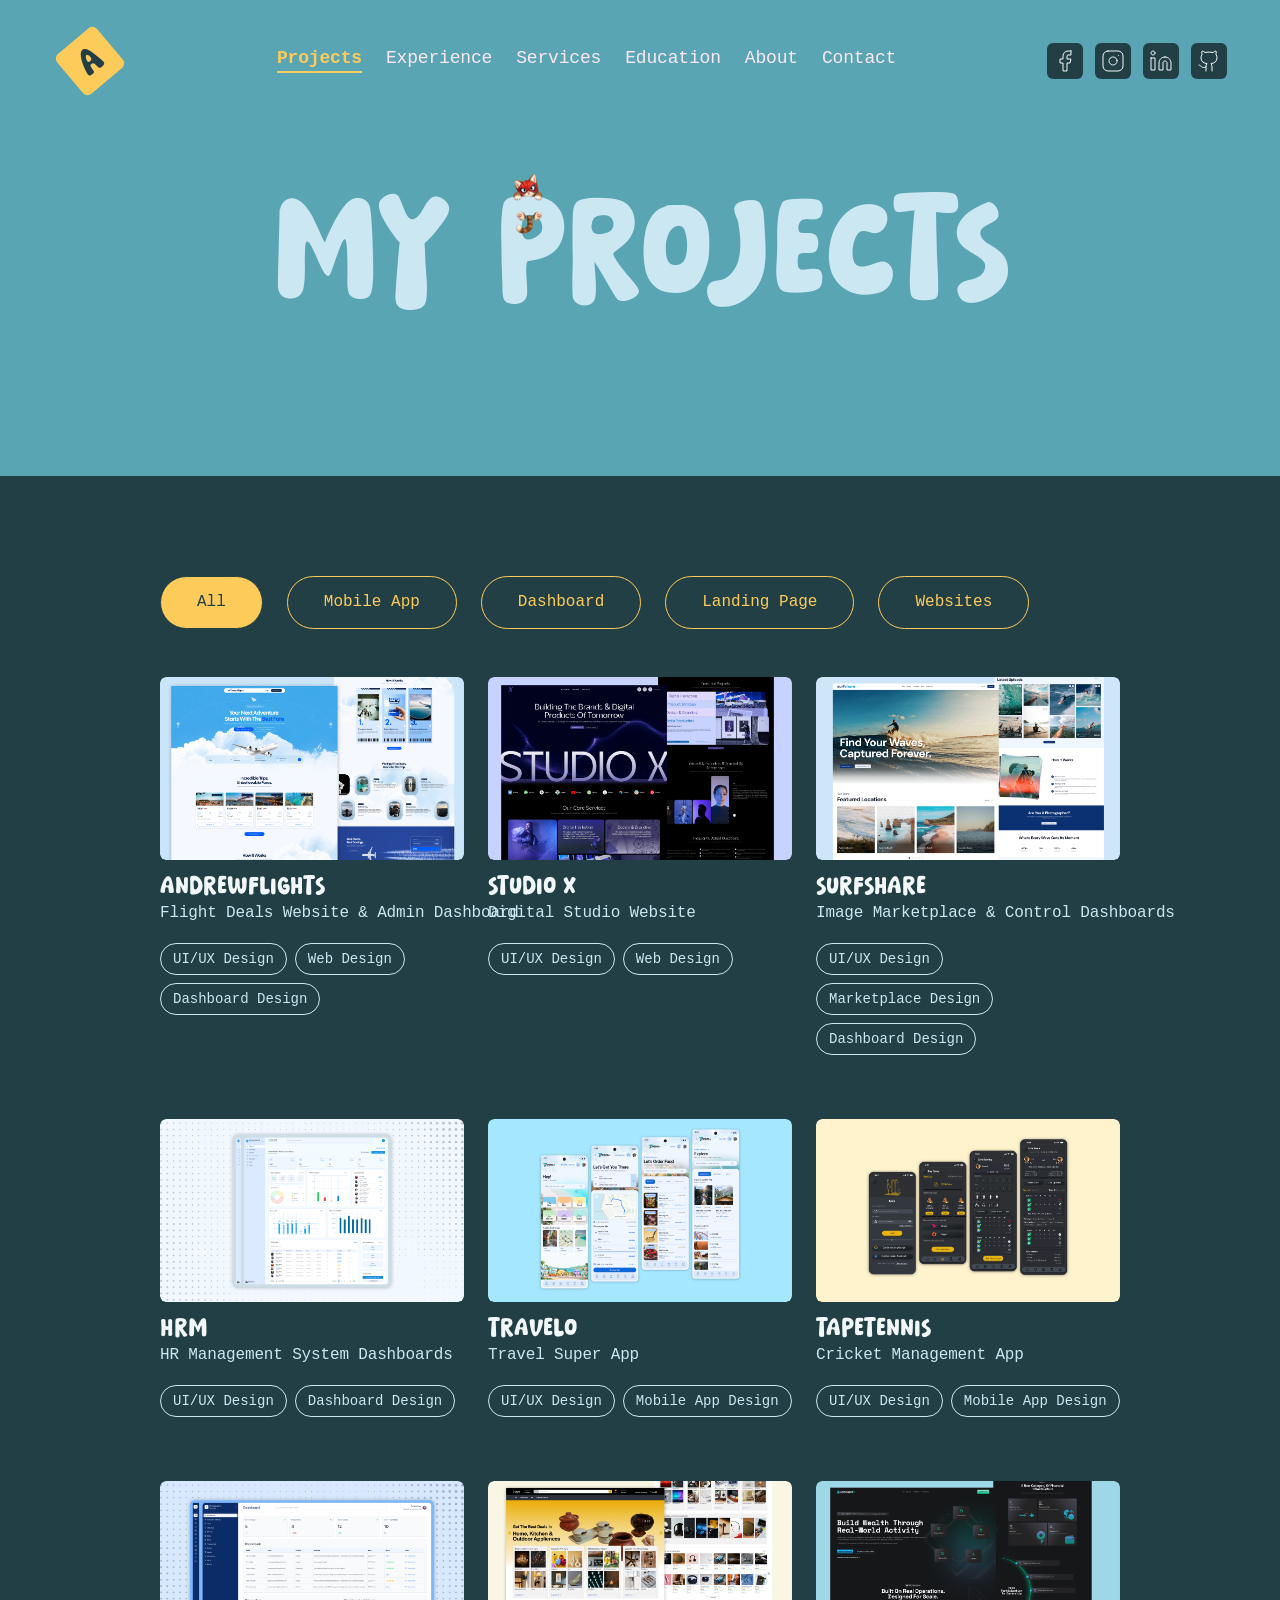
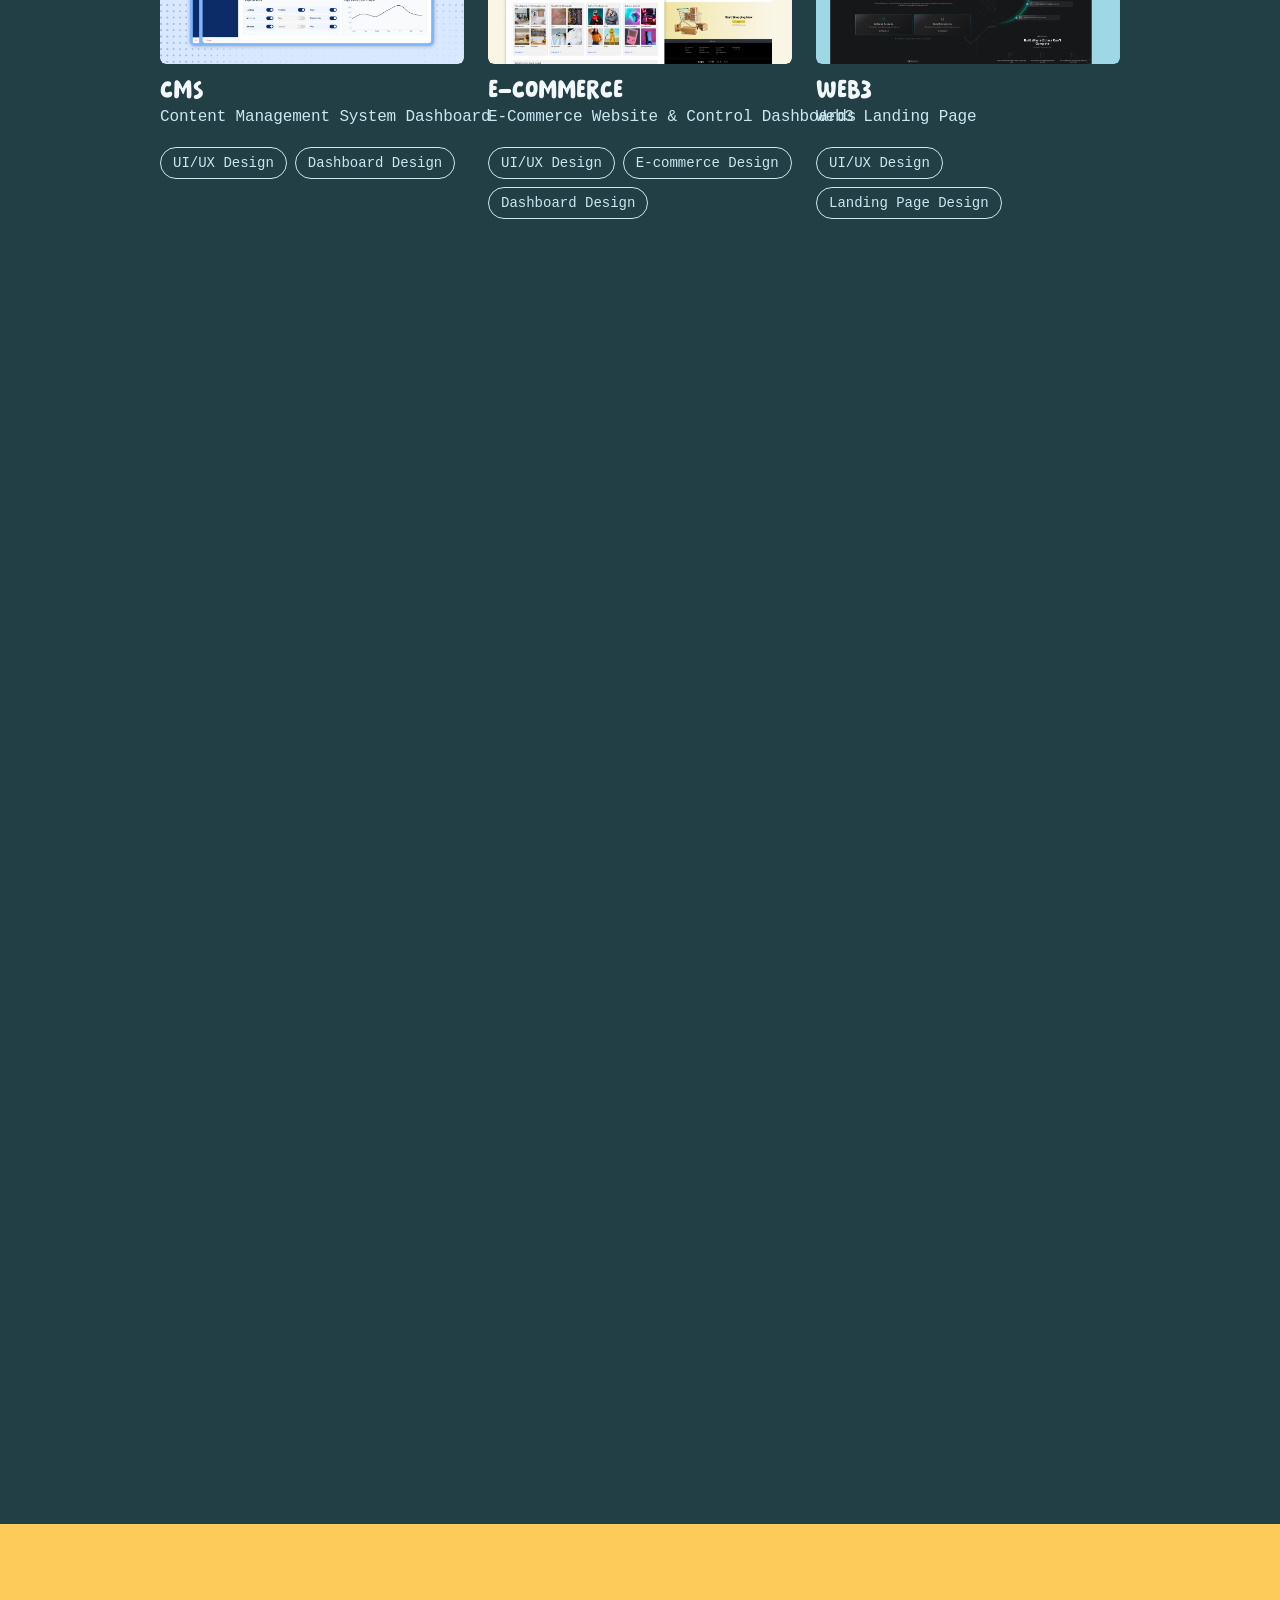
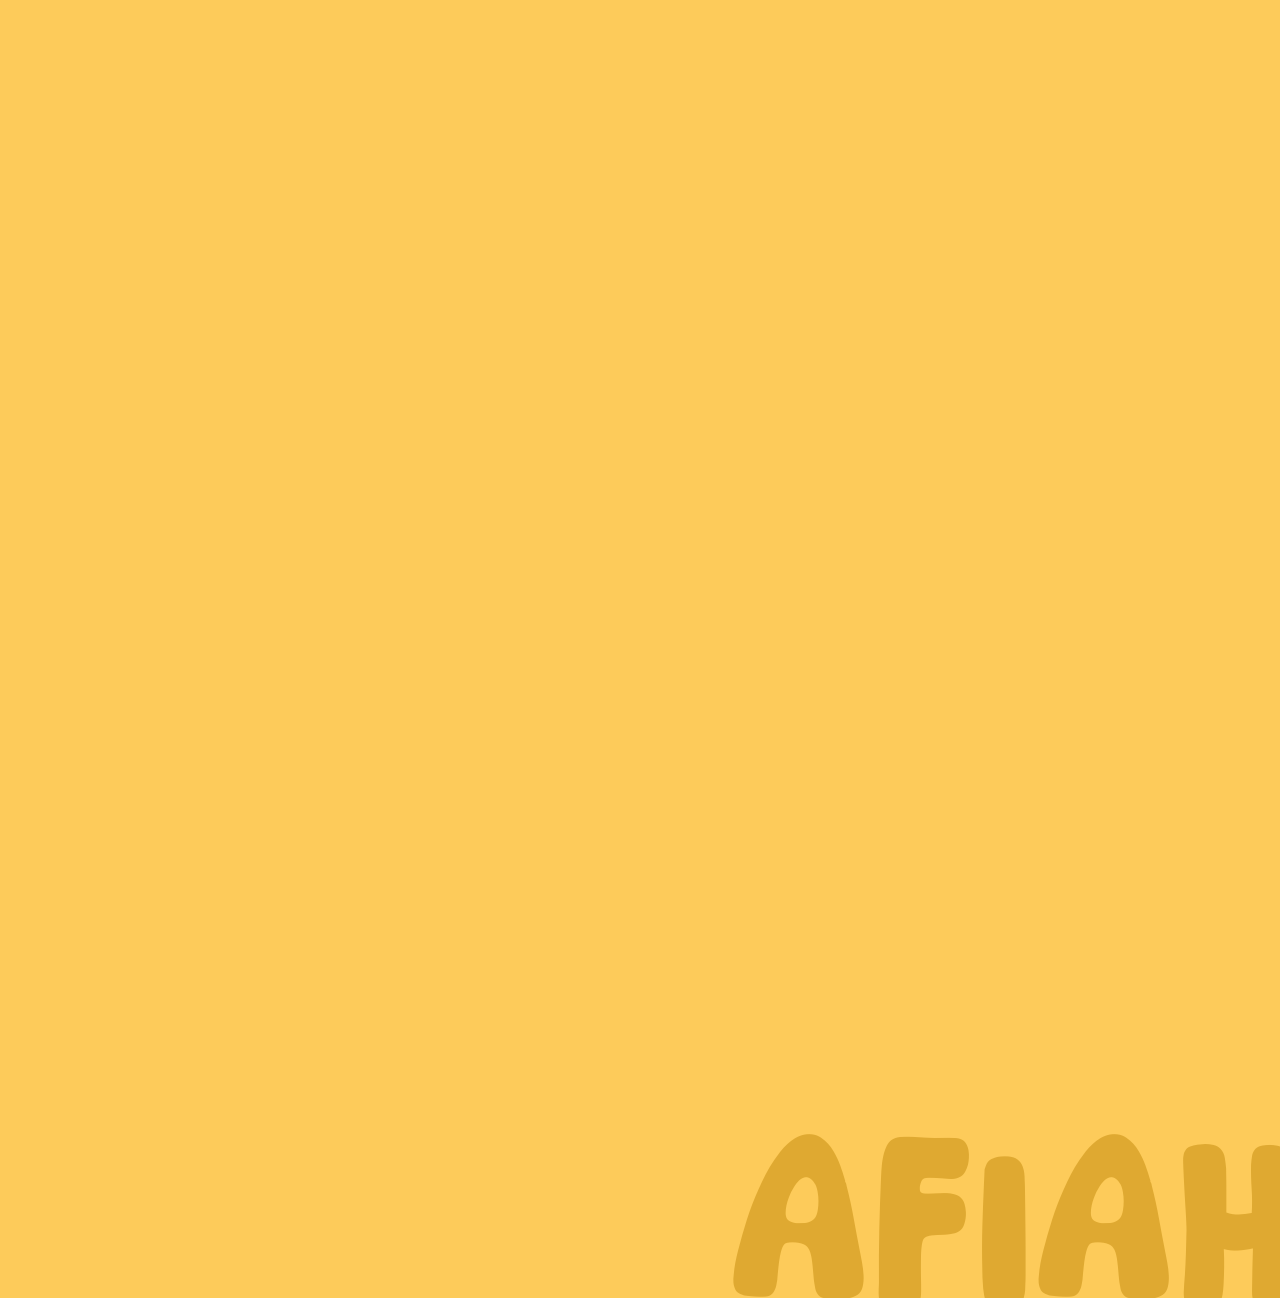
==== commit 8c379da9: "Update portfolio" ====
--- a/projects.html
+++ b/projects.html
@@ -94,130 +94,121 @@
                             <button type="button" class="filter-tab font-consolas" role="tab" aria-selected="false"
                                 aria-pressed="false" onclick="filterProjects('mobile', this)">Mobile App</button>
                             <button type="button" class="filter-tab font-consolas" role="tab" aria-selected="false"
-                                aria-pressed="false" onclick="filterProjects('web', this)">Web Design</button>
+                                aria-pressed="false" onclick="filterProjects('dashboard', this)">Dashboard</button>
                             <button type="button" class="filter-tab font-consolas" role="tab" aria-selected="false"
                                 aria-pressed="false" onclick="filterProjects('landing', this)">Landing Page</button>
                             <button type="button" class="filter-tab font-consolas" role="tab" aria-selected="false"
                                 aria-pressed="false" onclick="filterProjects('websites', this)">Websites</button>
                         </div>
 
-                        <!-- 4 Rows × 3 Columns = 12 Project Cards (6200:3862) -->
+                        <!-- 16 Project Cards (6200:3862) -->
                         <div class="projects-grid">
                             <!-- Row 1 -->
                             <div class="projects-row">
-                                <!-- Card 1 -->
-                                <article class="project-card reveal-on-scroll" data-category="web websites">
-                                    <div class="project-thumb">
-                                        <img src="assets/5d1331537a0e617a03ea0595f025617199d1122d.png"
-                                            alt="Shoukhin Haat" />
-                                        <div class="project-hover-overlay">
-                                            <div class="project-hover-actions">
-                                                <div class="project-action-btn" title="Live Link">
-                                                    <img src="assets/e2e1d299816c92664c8733382a8019e7f34b01ed.svg"
-                                                        alt="Link" />
-                                                </div>
-                                                <div class="project-action-btn" title="Figma Design">
-                                                    <img src="assets/1ffa1e058c78ac866b01cb07eef81d035372bbfa.svg"
-                                                        alt="Figma" />
-                                                </div>
-                                                <div class="project-action-btn" title="View Prototype">
-                                                    <img src="assets/prototype.svg"
-                                                        alt="Prototype" />
-                                                </div>
-                                            </div>
-                                        </div>
-                                    </div>
-                                    <div class="project-info">
-                                        <div class="project-titles">
-                                            <p class="project-name font-pesta">Shoukhin Haat</p>
-                                            <p class="project-category font-consolas">E-commerce Platform</p>
-                                        </div>
-                                        <div class="project-badges">
-                                            <div class="project-badge"><span class="font-consolas">Wireframing</span>
-                                            </div>
-                                            <div class="project-badge"><span class="font-consolas">UI/UX Design</span>
-                                            </div>
-                                            <div class="project-badge"><span class="font-consolas">Web
-                                                    development</span>
-                                            </div>
-                                        </div>
-                                    </div>
-                                </article>
-
-                                <!-- Card 2 -->
-                                <article class="project-card reveal-on-scroll" data-category="mobile web">
-                                    <div class="project-thumb">
-                                        <img src="assets/5d1331537a0e617a03ea0595f025617199d1122d.png"
-                                            alt="Shoukhin Haat" />
-                                        <div class="project-hover-overlay">
-                                            <div class="project-hover-actions">
-                                                <div class="project-action-btn" title="Live Link">
-                                                    <img src="assets/e2e1d299816c92664c8733382a8019e7f34b01ed.svg"
-                                                        alt="Link" />
-                                                </div>
-                                                <div class="project-action-btn" title="Figma Design">
-                                                    <img src="assets/1ffa1e058c78ac866b01cb07eef81d035372bbfa.svg"
-                                                        alt="Figma" />
-                                                </div>
-                                                <div class="project-action-btn" title="View Prototype">
-                                                    <img src="assets/prototype.svg"
-                                                        alt="Prototype" />
-                                                </div>
-                                            </div>
-                                        </div>
-                                    </div>
-                                    <div class="project-info">
-                                        <div class="project-titles">
-                                            <p class="project-name font-pesta">Shoukhin Haat</p>
-                                            <p class="project-category font-consolas">E-commerce Platform</p>
-                                        </div>
-                                        <div class="project-badges">
-                                            <div class="project-badge"><span class="font-consolas">Wireframing</span>
-                                            </div>
-                                            <div class="project-badge"><span class="font-consolas">UI/UX Design</span>
-                                            </div>
-                                            <div class="project-badge"><span class="font-consolas">Web
-                                                    development</span>
-                                            </div>
-                                        </div>
-                                    </div>
-                                </article>
-
-                                <!-- Card 3 -->
-                                <article class="project-card reveal-on-scroll" data-category="landing websites">
-                                    <div class="project-thumb">
-                                        <img src="assets/5d1331537a0e617a03ea0595f025617199d1122d.png"
-                                            alt="Shoukhin Haat" />
-                                        <div class="project-hover-overlay">
-                                            <div class="project-hover-actions">
-                                                <div class="project-action-btn" title="Live Link">
-                                                    <img src="assets/e2e1d299816c92664c8733382a8019e7f34b01ed.svg"
-                                                        alt="Link" />
-                                                </div>
-                                                <div class="project-action-btn" title="Figma Design">
-                                                    <img src="assets/1ffa1e058c78ac866b01cb07eef81d035372bbfa.svg"
-                                                        alt="Figma" />
-                                                </div>
-                                                <div class="project-action-btn" title="View Prototype">
-                                                    <img src="assets/prototype.svg"
-                                                        alt="Prototype" />
-                                                </div>
-                                            </div>
-                                        </div>
-                                    </div>
-                                    <div class="project-info">
-                                        <div class="project-titles">
-                                            <p class="project-name font-pesta">Shoukhin Haat</p>
-                                            <p class="project-category font-consolas">E-commerce Platform</p>
-                                        </div>
-                                        <div class="project-badges">
-                                            <div class="project-badge"><span class="font-consolas">Wireframing</span>
-                                            </div>
-                                            <div class="project-badge"><span class="font-consolas">UI/UX Design</span>
-                                            </div>
-                                            <div class="project-badge"><span class="font-consolas">Web
-                                                    development</span>
-                                            </div>
+                                <!-- Card 1: Andrewflights -->
+                                <article class="project-card reveal-on-scroll" data-category="websites dashboard">
+                                    <div class="project-thumb">
+                                        <img src="assets/andrewflights.png" alt="Andrewflights" />
+                                        <div class="project-hover-overlay">
+                                            <div class="project-hover-actions">
+                                                <div class="project-action-btn" title="Live Link">
+                                                    <img src="assets/e2e1d299816c92664c8733382a8019e7f34b01ed.svg"
+                                                        alt="Link" />
+                                                </div>
+                                                <div class="project-action-btn" title="Figma Design">
+                                                    <img src="assets/1ffa1e058c78ac866b01cb07eef81d035372bbfa.svg"
+                                                        alt="Figma" />
+                                                </div>
+                                                <div class="project-action-btn" title="View Prototype">
+                                                    <img src="assets/prototype.svg" alt="Prototype" />
+                                                </div>
+                                            </div>
+                                        </div>
+                                    </div>
+                                    <div class="project-info">
+                                        <div class="project-titles">
+                                            <p class="project-name font-pesta">Andrewflights</p>
+                                            <p class="project-category font-consolas">Flight Deals Website &amp; Admin
+                                                Dashboard</p>
+                                        </div>
+                                        <div class="project-badges">
+                                            <div class="project-badge"><span class="font-consolas">UI/UX Design</span>
+                                            </div>
+                                            <div class="project-badge"><span class="font-consolas">Web Design</span>
+                                            </div>
+                                            <div class="project-badge"><span class="font-consolas">Dashboard
+                                                    Design</span></div>
+                                        </div>
+                                    </div>
+                                </article>
+
+                                <!-- Card 2: Studio X -->
+                                <article class="project-card reveal-on-scroll" data-category="websites">
+                                    <div class="project-thumb">
+                                        <img src="assets/studio x.png" alt="Studio X" />
+                                        <div class="project-hover-overlay">
+                                            <div class="project-hover-actions">
+                                                <div class="project-action-btn" title="Live Link">
+                                                    <img src="assets/e2e1d299816c92664c8733382a8019e7f34b01ed.svg"
+                                                        alt="Link" />
+                                                </div>
+                                                <div class="project-action-btn" title="Figma Design">
+                                                    <img src="assets/1ffa1e058c78ac866b01cb07eef81d035372bbfa.svg"
+                                                        alt="Figma" />
+                                                </div>
+                                                <div class="project-action-btn" title="View Prototype">
+                                                    <img src="assets/prototype.svg" alt="Prototype" />
+                                                </div>
+                                            </div>
+                                        </div>
+                                    </div>
+                                    <div class="project-info">
+                                        <div class="project-titles">
+                                            <p class="project-name font-pesta">Studio X</p>
+                                            <p class="project-category font-consolas">Digital Studio Website</p>
+                                        </div>
+                                        <div class="project-badges">
+                                            <div class="project-badge"><span class="font-consolas">UI/UX Design</span>
+                                            </div>
+                                            <div class="project-badge"><span class="font-consolas">Web Design</span>
+                                            </div>
+                                        </div>
+                                    </div>
+                                </article>
+
+                                <!-- Card 3: SurfShare -->
+                                <article class="project-card reveal-on-scroll" data-category="websites dashboard">
+                                    <div class="project-thumb">
+                                        <img src="assets/surfshare.png" alt="SurfShare" />
+                                        <div class="project-hover-overlay">
+                                            <div class="project-hover-actions">
+                                                <div class="project-action-btn" title="Live Link">
+                                                    <img src="assets/e2e1d299816c92664c8733382a8019e7f34b01ed.svg"
+                                                        alt="Link" />
+                                                </div>
+                                                <div class="project-action-btn" title="Figma Design">
+                                                    <img src="assets/1ffa1e058c78ac866b01cb07eef81d035372bbfa.svg"
+                                                        alt="Figma" />
+                                                </div>
+                                                <div class="project-action-btn" title="View Prototype">
+                                                    <img src="assets/prototype.svg" alt="Prototype" />
+                                                </div>
+                                            </div>
+                                        </div>
+                                    </div>
+                                    <div class="project-info">
+                                        <div class="project-titles">
+                                            <p class="project-name font-pesta">SurfShare</p>
+                                            <p class="project-category font-consolas">Image Marketplace &amp; Control
+                                                Dashboards</p>
+                                        </div>
+                                        <div class="project-badges">
+                                            <div class="project-badge"><span class="font-consolas">UI/UX Design</span>
+                                            </div>
+                                            <div class="project-badge"><span class="font-consolas">Marketplace
+                                                    Design</span></div>
+                                            <div class="project-badge"><span class="font-consolas">Dashboard
+                                                    Design</span></div>
                                         </div>
                                     </div>
                                 </article>
@@ -225,119 +216,105 @@
 
                             <!-- Row 2 -->
                             <div class="projects-row">
-                                <!-- Card 4 -->
+                                <!-- Card 4: HRM -->
+                                <article class="project-card reveal-on-scroll" data-category="dashboard">
+                                    <div class="project-thumb">
+                                        <img src="assets/hrm.png" alt="HRM" />
+                                        <div class="project-hover-overlay">
+                                            <div class="project-hover-actions">
+                                                <div class="project-action-btn" title="Live Link">
+                                                    <img src="assets/e2e1d299816c92664c8733382a8019e7f34b01ed.svg"
+                                                        alt="Link" />
+                                                </div>
+                                                <div class="project-action-btn" title="Figma Design">
+                                                    <img src="assets/1ffa1e058c78ac866b01cb07eef81d035372bbfa.svg"
+                                                        alt="Figma" />
+                                                </div>
+                                                <div class="project-action-btn" title="View Prototype">
+                                                    <img src="assets/prototype.svg" alt="Prototype" />
+                                                </div>
+                                            </div>
+                                        </div>
+                                    </div>
+                                    <div class="project-info">
+                                        <div class="project-titles">
+                                            <p class="project-name font-pesta">HRM</p>
+                                            <p class="project-category font-consolas">HR Management System Dashboards
+                                            </p>
+                                        </div>
+                                        <div class="project-badges">
+                                            <div class="project-badge"><span class="font-consolas">UI/UX Design</span>
+                                            </div>
+                                            <div class="project-badge"><span class="font-consolas">Dashboard
+                                                    Design</span></div>
+                                        </div>
+                                    </div>
+                                </article>
+
+                                <!-- Card 5: Travelo -->
                                 <article class="project-card reveal-on-scroll" data-category="mobile">
                                     <div class="project-thumb">
-                                        <img src="assets/5d1331537a0e617a03ea0595f025617199d1122d.png"
-                                            alt="Shoukhin Haat" />
-                                        <div class="project-hover-overlay">
-                                            <div class="project-hover-actions">
-                                                <div class="project-action-btn" title="Live Link">
-                                                    <img src="assets/e2e1d299816c92664c8733382a8019e7f34b01ed.svg"
-                                                        alt="Link" />
-                                                </div>
-                                                <div class="project-action-btn" title="Figma Design">
-                                                    <img src="assets/1ffa1e058c78ac866b01cb07eef81d035372bbfa.svg"
-                                                        alt="Figma" />
-                                                </div>
-                                                <div class="project-action-btn" title="View Prototype">
-                                                    <img src="assets/prototype.svg"
-                                                        alt="Prototype" />
-                                                </div>
-                                            </div>
-                                        </div>
-                                    </div>
-                                    <div class="project-info">
-                                        <div class="project-titles">
-                                            <p class="project-name font-pesta">Shoukhin Haat</p>
-                                            <p class="project-category font-consolas">E-commerce Platform</p>
-                                        </div>
-                                        <div class="project-badges">
-                                            <div class="project-badge"><span class="font-consolas">Wireframing</span>
-                                            </div>
-                                            <div class="project-badge"><span class="font-consolas">UI/UX Design</span>
-                                            </div>
-                                            <div class="project-badge"><span class="font-consolas">Web
-                                                    development</span>
-                                            </div>
-                                        </div>
-                                    </div>
-                                </article>
-
-                                <!-- Card 5 -->
-                                <article class="project-card reveal-on-scroll" data-category="web landing">
-                                    <div class="project-thumb">
-                                        <img src="assets/5d1331537a0e617a03ea0595f025617199d1122d.png"
-                                            alt="Shoukhin Haat" />
-                                        <div class="project-hover-overlay">
-                                            <div class="project-hover-actions">
-                                                <div class="project-action-btn" title="Live Link">
-                                                    <img src="assets/e2e1d299816c92664c8733382a8019e7f34b01ed.svg"
-                                                        alt="Link" />
-                                                </div>
-                                                <div class="project-action-btn" title="Figma Design">
-                                                    <img src="assets/1ffa1e058c78ac866b01cb07eef81d035372bbfa.svg"
-                                                        alt="Figma" />
-                                                </div>
-                                                <div class="project-action-btn" title="View Prototype">
-                                                    <img src="assets/prototype.svg"
-                                                        alt="Prototype" />
-                                                </div>
-                                            </div>
-                                        </div>
-                                    </div>
-                                    <div class="project-info">
-                                        <div class="project-titles">
-                                            <p class="project-name font-pesta">Shoukhin Haat</p>
-                                            <p class="project-category font-consolas">E-commerce Platform</p>
-                                        </div>
-                                        <div class="project-badges">
-                                            <div class="project-badge"><span class="font-consolas">Wireframing</span>
-                                            </div>
-                                            <div class="project-badge"><span class="font-consolas">UI/UX Design</span>
-                                            </div>
-                                            <div class="project-badge"><span class="font-consolas">Web
-                                                    development</span>
-                                            </div>
-                                        </div>
-                                    </div>
-                                </article>
-
-                                <!-- Card 6 -->
-                                <article class="project-card reveal-on-scroll" data-category="websites">
-                                    <div class="project-thumb">
-                                        <img src="assets/5d1331537a0e617a03ea0595f025617199d1122d.png"
-                                            alt="Shoukhin Haat" />
-                                        <div class="project-hover-overlay">
-                                            <div class="project-hover-actions">
-                                                <div class="project-action-btn" title="Live Link">
-                                                    <img src="assets/e2e1d299816c92664c8733382a8019e7f34b01ed.svg"
-                                                        alt="Link" />
-                                                </div>
-                                                <div class="project-action-btn" title="Figma Design">
-                                                    <img src="assets/1ffa1e058c78ac866b01cb07eef81d035372bbfa.svg"
-                                                        alt="Figma" />
-                                                </div>
-                                                <div class="project-action-btn" title="View Prototype">
-                                                    <img src="assets/prototype.svg"
-                                                        alt="Prototype" />
-                                                </div>
-                                            </div>
-                                        </div>
-                                    </div>
-                                    <div class="project-info">
-                                        <div class="project-titles">
-                                            <p class="project-name font-pesta">Shoukhin Haat</p>
-                                            <p class="project-category font-consolas">E-commerce Platform</p>
-                                        </div>
-                                        <div class="project-badges">
-                                            <div class="project-badge"><span class="font-consolas">Wireframing</span>
-                                            </div>
-                                            <div class="project-badge"><span class="font-consolas">UI/UX Design</span>
-                                            </div>
-                                            <div class="project-badge"><span class="font-consolas">Web
-                                                    development</span>
-                                            </div>
+                                        <img src="assets/travelo.png" alt="Travelo" />
+                                        <div class="project-hover-overlay">
+                                            <div class="project-hover-actions">
+                                                <div class="project-action-btn" title="Live Link">
+                                                    <img src="assets/e2e1d299816c92664c8733382a8019e7f34b01ed.svg"
+                                                        alt="Link" />
+                                                </div>
+                                                <div class="project-action-btn" title="Figma Design">
+                                                    <img src="assets/1ffa1e058c78ac866b01cb07eef81d035372bbfa.svg"
+                                                        alt="Figma" />
+                                                </div>
+                                                <div class="project-action-btn" title="View Prototype">
+                                                    <img src="assets/prototype.svg" alt="Prototype" />
+                                                </div>
+                                            </div>
+                                        </div>
+                                    </div>
+                                    <div class="project-info">
+                                        <div class="project-titles">
+                                            <p class="project-name font-pesta">Travelo</p>
+                                            <p class="project-category font-consolas">Travel Super App</p>
+                                        </div>
+                                        <div class="project-badges">
+                                            <div class="project-badge"><span class="font-consolas">UI/UX Design</span>
+                                            </div>
+                                            <div class="project-badge"><span class="font-consolas">Mobile App
+                                                    Design</span></div>
+                                        </div>
+                                    </div>
+                                </article>
+
+                                <!-- Card 6: TapeTennis -->
+                                <article class="project-card reveal-on-scroll" data-category="mobile">
+                                    <div class="project-thumb">
+                                        <img src="assets/cricket app.png" alt="TapeTennis" />
+                                        <div class="project-hover-overlay">
+                                            <div class="project-hover-actions">
+                                                <div class="project-action-btn" title="Live Link">
+                                                    <img src="assets/e2e1d299816c92664c8733382a8019e7f34b01ed.svg"
+                                                        alt="Link" />
+                                                </div>
+                                                <div class="project-action-btn" title="Figma Design">
+                                                    <img src="assets/1ffa1e058c78ac866b01cb07eef81d035372bbfa.svg"
+                                                        alt="Figma" />
+                                                </div>
+                                                <div class="project-action-btn" title="View Prototype">
+                                                    <img src="assets/prototype.svg" alt="Prototype" />
+                                                </div>
+                                            </div>
+                                        </div>
+                                    </div>
+                                    <div class="project-info">
+                                        <div class="project-titles">
+                                            <p class="project-name font-pesta">TapeTennis</p>
+                                            <p class="project-category font-consolas">Cricket Management App</p>
+                                        </div>
+                                        <div class="project-badges">
+                                            <div class="project-badge"><span class="font-consolas">UI/UX Design</span>
+                                            </div>
+                                            <div class="project-badge"><span class="font-consolas">Mobile App
+                                                    Design</span></div>
                                         </div>
                                     </div>
                                 </article>
@@ -345,119 +322,108 @@
 
                             <!-- Row 3 -->
                             <div class="projects-row">
-                                <!-- Card 7 -->
-                                <article class="project-card reveal-on-scroll" data-category="mobile landing">
-                                    <div class="project-thumb">
-                                        <img src="assets/5d1331537a0e617a03ea0595f025617199d1122d.png"
-                                            alt="Shoukhin Haat" />
-                                        <div class="project-hover-overlay">
-                                            <div class="project-hover-actions">
-                                                <div class="project-action-btn" title="Live Link">
-                                                    <img src="assets/e2e1d299816c92664c8733382a8019e7f34b01ed.svg"
-                                                        alt="Link" />
-                                                </div>
-                                                <div class="project-action-btn" title="Figma Design">
-                                                    <img src="assets/1ffa1e058c78ac866b01cb07eef81d035372bbfa.svg"
-                                                        alt="Figma" />
-                                                </div>
-                                                <div class="project-action-btn" title="View Prototype">
-                                                    <img src="assets/prototype.svg"
-                                                        alt="Prototype" />
-                                                </div>
-                                            </div>
-                                        </div>
-                                    </div>
-                                    <div class="project-info">
-                                        <div class="project-titles">
-                                            <p class="project-name font-pesta">Shoukhin Haat</p>
-                                            <p class="project-category font-consolas">E-commerce Platform</p>
-                                        </div>
-                                        <div class="project-badges">
-                                            <div class="project-badge"><span class="font-consolas">Wireframing</span>
-                                            </div>
-                                            <div class="project-badge"><span class="font-consolas">UI/UX Design</span>
-                                            </div>
-                                            <div class="project-badge"><span class="font-consolas">Web
-                                                    development</span>
-                                            </div>
-                                        </div>
-                                    </div>
-                                </article>
-
-                                <!-- Card 8 -->
-                                <article class="project-card reveal-on-scroll" data-category="web websites">
-                                    <div class="project-thumb">
-                                        <img src="assets/5d1331537a0e617a03ea0595f025617199d1122d.png"
-                                            alt="Shoukhin Haat" />
-                                        <div class="project-hover-overlay">
-                                            <div class="project-hover-actions">
-                                                <div class="project-action-btn" title="Live Link">
-                                                    <img src="assets/e2e1d299816c92664c8733382a8019e7f34b01ed.svg"
-                                                        alt="Link" />
-                                                </div>
-                                                <div class="project-action-btn" title="Figma Design">
-                                                    <img src="assets/1ffa1e058c78ac866b01cb07eef81d035372bbfa.svg"
-                                                        alt="Figma" />
-                                                </div>
-                                                <div class="project-action-btn" title="View Prototype">
-                                                    <img src="assets/prototype.svg"
-                                                        alt="Prototype" />
-                                                </div>
-                                            </div>
-                                        </div>
-                                    </div>
-                                    <div class="project-info">
-                                        <div class="project-titles">
-                                            <p class="project-name font-pesta">Shoukhin Haat</p>
-                                            <p class="project-category font-consolas">E-commerce Platform</p>
-                                        </div>
-                                        <div class="project-badges">
-                                            <div class="project-badge"><span class="font-consolas">Wireframing</span>
-                                            </div>
-                                            <div class="project-badge"><span class="font-consolas">UI/UX Design</span>
-                                            </div>
-                                            <div class="project-badge"><span class="font-consolas">Web
-                                                    development</span>
-                                            </div>
-                                        </div>
-                                    </div>
-                                </article>
-
-                                <!-- Card 9 -->
-                                <article class="project-card reveal-on-scroll" data-category="mobile websites">
-                                    <div class="project-thumb">
-                                        <img src="assets/5d1331537a0e617a03ea0595f025617199d1122d.png"
-                                            alt="Shoukhin Haat" />
-                                        <div class="project-hover-overlay">
-                                            <div class="project-hover-actions">
-                                                <div class="project-action-btn" title="Live Link">
-                                                    <img src="assets/e2e1d299816c92664c8733382a8019e7f34b01ed.svg"
-                                                        alt="Link" />
-                                                </div>
-                                                <div class="project-action-btn" title="Figma Design">
-                                                    <img src="assets/1ffa1e058c78ac866b01cb07eef81d035372bbfa.svg"
-                                                        alt="Figma" />
-                                                </div>
-                                                <div class="project-action-btn" title="View Prototype">
-                                                    <img src="assets/prototype.svg"
-                                                        alt="Prototype" />
-                                                </div>
-                                            </div>
-                                        </div>
-                                    </div>
-                                    <div class="project-info">
-                                        <div class="project-titles">
-                                            <p class="project-name font-pesta">Shoukhin Haat</p>
-                                            <p class="project-category font-consolas">E-commerce Platform</p>
-                                        </div>
-                                        <div class="project-badges">
-                                            <div class="project-badge"><span class="font-consolas">Wireframing</span>
-                                            </div>
-                                            <div class="project-badge"><span class="font-consolas">UI/UX Design</span>
-                                            </div>
-                                            <div class="project-badge"><span class="font-consolas">Web
-                                                    development</span>
-                                            </div>
+                                <!-- Card 7: CMS -->
+                                <article class="project-card reveal-on-scroll" data-category="dashboard">
+                                    <div class="project-thumb">
+                                        <img src="assets/cms.png" alt="CMS" />
+                                        <div class="project-hover-overlay">
+                                            <div class="project-hover-actions">
+                                                <div class="project-action-btn" title="Live Link">
+                                                    <img src="assets/e2e1d299816c92664c8733382a8019e7f34b01ed.svg"
+                                                        alt="Link" />
+                                                </div>
+                                                <div class="project-action-btn" title="Figma Design">
+                                                    <img src="assets/1ffa1e058c78ac866b01cb07eef81d035372bbfa.svg"
+                                                        alt="Figma" />
+                                                </div>
+                                                <div class="project-action-btn" title="View Prototype">
+                                                    <img src="assets/prototype.svg" alt="Prototype" />
+                                                </div>
+                                            </div>
+                                        </div>
+                                    </div>
+                                    <div class="project-info">
+                                        <div class="project-titles">
+                                            <p class="project-name font-pesta">CMS</p>
+                                            <p class="project-category font-consolas">Content Management System
+                                                Dashboard</p>
+                                        </div>
+                                        <div class="project-badges">
+                                            <div class="project-badge"><span class="font-consolas">UI/UX Design</span>
+                                            </div>
+                                            <div class="project-badge"><span class="font-consolas">Dashboard
+                                                    Design</span></div>
+                                        </div>
+                                    </div>
+                                </article>
+
+                                <!-- Card 8: E-commerce -->
+                                <article class="project-card reveal-on-scroll" data-category="websites dashboard">
+                                    <div class="project-thumb">
+                                        <img src="assets/ecommerce.png" alt="E-commerce" />
+                                        <div class="project-hover-overlay">
+                                            <div class="project-hover-actions">
+                                                <div class="project-action-btn" title="Live Link">
+                                                    <img src="assets/e2e1d299816c92664c8733382a8019e7f34b01ed.svg"
+                                                        alt="Link" />
+                                                </div>
+                                                <div class="project-action-btn" title="Figma Design">
+                                                    <img src="assets/1ffa1e058c78ac866b01cb07eef81d035372bbfa.svg"
+                                                        alt="Figma" />
+                                                </div>
+                                                <div class="project-action-btn" title="View Prototype">
+                                                    <img src="assets/prototype.svg" alt="Prototype" />
+                                                </div>
+                                            </div>
+                                        </div>
+                                    </div>
+                                    <div class="project-info">
+                                        <div class="project-titles">
+                                            <p class="project-name font-pesta">E-commerce</p>
+                                            <p class="project-category font-consolas">E-commerce Website &amp; Control
+                                                Dashboards</p>
+                                        </div>
+                                        <div class="project-badges">
+                                            <div class="project-badge"><span class="font-consolas">UI/UX Design</span>
+                                            </div>
+                                            <div class="project-badge"><span class="font-consolas">E-commerce
+                                                    Design</span></div>
+                                            <div class="project-badge"><span class="font-consolas">Dashboard
+                                                    Design</span></div>
+                                        </div>
+                                    </div>
+                                </article>
+
+                                <!-- Card 9: Web3 -->
+                                <article class="project-card reveal-on-scroll" data-category="landing">
+                                    <div class="project-thumb">
+                                        <img src="assets/web3.png" alt="Web3" />
+                                        <div class="project-hover-overlay">
+                                            <div class="project-hover-actions">
+                                                <div class="project-action-btn" title="Live Link">
+                                                    <img src="assets/e2e1d299816c92664c8733382a8019e7f34b01ed.svg"
+                                                        alt="Link" />
+                                                </div>
+                                                <div class="project-action-btn" title="Figma Design">
+                                                    <img src="assets/1ffa1e058c78ac866b01cb07eef81d035372bbfa.svg"
+                                                        alt="Figma" />
+                                                </div>
+                                                <div class="project-action-btn" title="View Prototype">
+                                                    <img src="assets/prototype.svg" alt="Prototype" />
+                                                </div>
+                                            </div>
+                                        </div>
+                                    </div>
+                                    <div class="project-info">
+                                        <div class="project-titles">
+                                            <p class="project-name font-pesta">Web3</p>
+                                            <p class="project-category font-consolas">Web3 Landing Page</p>
+                                        </div>
+                                        <div class="project-badges">
+                                            <div class="project-badge"><span class="font-consolas">UI/UX Design</span>
+                                            </div>
+                                            <div class="project-badge"><span class="font-consolas">Landing Page
+                                                    Design</span></div>
                                         </div>
                                     </div>
                                 </article>
@@ -465,24 +431,241 @@
 
                             <!-- Row 4 -->
                             <div class="projects-row">
-                                <!-- Card 10 -->
+                                <!-- Card 10: HMS -->
+                                <article class="project-card reveal-on-scroll" data-category="websites dashboard">
+                                    <div class="project-thumb">
+                                        <img src="assets/hms.png" alt="HMS" />
+                                        <div class="project-hover-overlay">
+                                            <div class="project-hover-actions">
+                                                <div class="project-action-btn" title="Live Link">
+                                                    <img src="assets/e2e1d299816c92664c8733382a8019e7f34b01ed.svg"
+                                                        alt="Link" />
+                                                </div>
+                                                <div class="project-action-btn" title="Figma Design">
+                                                    <img src="assets/1ffa1e058c78ac866b01cb07eef81d035372bbfa.svg"
+                                                        alt="Figma" />
+                                                </div>
+                                                <div class="project-action-btn" title="View Prototype">
+                                                    <img src="assets/prototype.svg" alt="Prototype" />
+                                                </div>
+                                            </div>
+                                        </div>
+                                    </div>
+                                    <div class="project-info">
+                                        <div class="project-titles">
+                                            <p class="project-name font-pesta">HMS</p>
+                                            <p class="project-category font-consolas">Hotel Management Website &amp;
+                                                Control Dashboards</p>
+                                        </div>
+                                        <div class="project-badges">
+                                            <div class="project-badge"><span class="font-consolas">UI/UX Design</span>
+                                            </div>
+                                            <div class="project-badge"><span class="font-consolas">Web Design</span>
+                                            </div>
+                                            <div class="project-badge"><span class="font-consolas">Dashboard
+                                                    Design</span></div>
+                                        </div>
+                                    </div>
+                                </article>
+
+                                <!-- Card 11: Lion Capital -->
+                                <article class="project-card reveal-on-scroll" data-category="websites dashboard">
+                                    <div class="project-thumb">
+                                        <img src="assets/lion capital.png" alt="Lion Capital" />
+                                        <div class="project-hover-overlay">
+                                            <div class="project-hover-actions">
+                                                <div class="project-action-btn" title="Live Link">
+                                                    <img src="assets/e2e1d299816c92664c8733382a8019e7f34b01ed.svg"
+                                                        alt="Link" />
+                                                </div>
+                                                <div class="project-action-btn" title="Figma Design">
+                                                    <img src="assets/1ffa1e058c78ac866b01cb07eef81d035372bbfa.svg"
+                                                        alt="Figma" />
+                                                </div>
+                                                <div class="project-action-btn" title="View Prototype">
+                                                    <img src="assets/prototype.svg" alt="Prototype" />
+                                                </div>
+                                            </div>
+                                        </div>
+                                    </div>
+                                    <div class="project-info">
+                                        <div class="project-titles">
+                                            <p class="project-name font-pesta">Lion Capital</p>
+                                            <p class="project-category font-consolas">Stock Market Course Website &amp;
+                                                Dashboard</p>
+                                        </div>
+                                        <div class="project-badges">
+                                            <div class="project-badge"><span class="font-consolas">UI/UX Design</span>
+                                            </div>
+                                            <div class="project-badge"><span class="font-consolas">Web Design</span>
+                                            </div>
+                                            <div class="project-badge"><span class="font-consolas">Dashboard
+                                                    Design</span></div>
+                                        </div>
+                                    </div>
+                                </article>
+
+                                <!-- Card 12: Veritas -->
+                                <article class="project-card reveal-on-scroll" data-category="dashboard">
+                                    <div class="project-thumb">
+                                        <img src="assets/veritas.png" alt="Veritas" />
+                                        <div class="project-hover-overlay">
+                                            <div class="project-hover-actions">
+                                                <div class="project-action-btn" title="Live Link">
+                                                    <img src="assets/e2e1d299816c92664c8733382a8019e7f34b01ed.svg"
+                                                        alt="Link" />
+                                                </div>
+                                                <div class="project-action-btn" title="Figma Design">
+                                                    <img src="assets/1ffa1e058c78ac866b01cb07eef81d035372bbfa.svg"
+                                                        alt="Figma" />
+                                                </div>
+                                                <div class="project-action-btn" title="View Prototype">
+                                                    <img src="assets/prototype.svg" alt="Prototype" />
+                                                </div>
+                                            </div>
+                                        </div>
+                                    </div>
+                                    <div class="project-info">
+                                        <div class="project-titles">
+                                            <p class="project-name font-pesta">Veritas</p>
+                                            <p class="project-category font-consolas">AML Audit System Dashboards</p>
+                                        </div>
+                                        <div class="project-badges">
+                                            <div class="project-badge"><span class="font-consolas">UI/UX Design</span>
+                                            </div>
+                                            <div class="project-badge"><span class="font-consolas">Dashboard
+                                                    Design</span></div>
+                                        </div>
+                                    </div>
+                                </article>
+                            </div>
+
+                            <!-- Row 5 -->
+                            <div class="projects-row">
+                                <!-- Card 13: MA PEPS -->
                                 <article class="project-card reveal-on-scroll" data-category="landing">
                                     <div class="project-thumb">
-                                        <img src="assets/5d1331537a0e617a03ea0595f025617199d1122d.png"
-                                            alt="Shoukhin Haat" />
-                                        <div class="project-hover-overlay">
-                                            <div class="project-hover-actions">
-                                                <div class="project-action-btn" title="Live Link">
-                                                    <img src="assets/e2e1d299816c92664c8733382a8019e7f34b01ed.svg"
-                                                        alt="Link" />
-                                                </div>
-                                                <div class="project-action-btn" title="Figma Design">
-                                                    <img src="assets/1ffa1e058c78ac866b01cb07eef81d035372bbfa.svg"
-                                                        alt="Figma" />
-                                                </div>
-                                                <div class="project-action-btn" title="View Prototype">
-                                                    <img src="assets/prototype.svg"
-                                                        alt="Prototype" />
+                                        <img src="assets/ma peps.png" alt="MA PEPS" />
+                                        <div class="project-hover-overlay">
+                                            <div class="project-hover-actions">
+                                                <div class="project-action-btn" title="Live Link">
+                                                    <img src="assets/e2e1d299816c92664c8733382a8019e7f34b01ed.svg"
+                                                        alt="Link" />
+                                                </div>
+                                                <div class="project-action-btn" title="Figma Design">
+                                                    <img src="assets/1ffa1e058c78ac866b01cb07eef81d035372bbfa.svg"
+                                                        alt="Figma" />
+                                                </div>
+                                                <div class="project-action-btn" title="View Prototype">
+                                                    <img src="assets/prototype.svg" alt="Prototype" />
+                                                </div>
+                                            </div>
+                                        </div>
+                                    </div>
+                                    <div class="project-info">
+                                        <div class="project-titles">
+                                            <p class="project-name font-pesta">MA PEPS</p>
+                                            <p class="project-category font-consolas">Landing Page</p>
+                                        </div>
+                                        <div class="project-badges">
+                                            <div class="project-badge"><span class="font-consolas">UI/UX Design</span>
+                                            </div>
+                                            <div class="project-badge"><span class="font-consolas">Landing Page
+                                                    Design</span></div>
+                                        </div>
+                                    </div>
+                                </article>
+
+                                <!-- Card 14: RESU -->
+                                <article class="project-card reveal-on-scroll" data-category="websites dashboard">
+                                    <div class="project-thumb">
+                                        <img src="assets/resu.png" alt="RESU" />
+                                        <div class="project-hover-overlay">
+                                            <div class="project-hover-actions">
+                                                <div class="project-action-btn" title="Live Link">
+                                                    <img src="assets/e2e1d299816c92664c8733382a8019e7f34b01ed.svg"
+                                                        alt="Link" />
+                                                </div>
+                                                <div class="project-action-btn" title="Figma Design">
+                                                    <img src="assets/1ffa1e058c78ac866b01cb07eef81d035372bbfa.svg"
+                                                        alt="Figma" />
+                                                </div>
+                                                <div class="project-action-btn" title="View Prototype">
+                                                    <img src="assets/prototype.svg" alt="Prototype" />
+                                                </div>
+                                            </div>
+                                        </div>
+                                    </div>
+                                    <div class="project-info">
+                                        <div class="project-titles">
+                                            <p class="project-name font-pesta">RESU</p>
+                                            <p class="project-category font-consolas">Property Rental Website &amp; CMS
+                                                Dashboards</p>
+                                        </div>
+                                        <div class="project-badges">
+                                            <div class="project-badge"><span class="font-consolas">UI/UX Design</span>
+                                            </div>
+                                            <div class="project-badge"><span class="font-consolas">Web Design</span>
+                                            </div>
+                                            <div class="project-badge"><span class="font-consolas">Dashboard
+                                                    Design</span></div>
+                                        </div>
+                                    </div>
+                                </article>
+
+                                <!-- Card 15: Stomexa -->
+                                <article class="project-card reveal-on-scroll" data-category="websites">
+                                    <div class="project-thumb">
+                                        <img src="assets/stomexa.png" alt="Stomexa" />
+                                        <div class="project-hover-overlay">
+                                            <div class="project-hover-actions">
+                                                <div class="project-action-btn" title="Live Link">
+                                                    <img src="assets/e2e1d299816c92664c8733382a8019e7f34b01ed.svg"
+                                                        alt="Link" />
+                                                </div>
+                                                <div class="project-action-btn" title="Figma Design">
+                                                    <img src="assets/1ffa1e058c78ac866b01cb07eef81d035372bbfa.svg"
+                                                        alt="Figma" />
+                                                </div>
+                                                <div class="project-action-btn" title="View Prototype">
+                                                    <img src="assets/prototype.svg" alt="Prototype" />
+                                                </div>
+                                            </div>
+                                        </div>
+                                    </div>
+                                    <div class="project-info">
+                                        <div class="project-titles">
+                                            <p class="project-name font-pesta">Stomexa</p>
+                                            <p class="project-category font-consolas">B2B Services Website</p>
+                                        </div>
+                                        <div class="project-badges">
+                                            <div class="project-badge"><span class="font-consolas">UI/UX Design</span>
+                                            </div>
+                                            <div class="project-badge"><span class="font-consolas">Web Design</span>
+                                            </div>
+                                        </div>
+                                    </div>
+                                </article>
+                            </div>
+
+                            <!-- Row 6 -->
+                            <div class="projects-row">
+                                <!-- Card 16: Shoukhin Haat -->
+                                <article class="project-card reveal-on-scroll" data-category="mobile">
+                                    <div class="project-thumb">
+                                        <img src="assets/shoukhin haat.png" alt="Shoukhin Haat" />
+                                        <div class="project-hover-overlay">
+                                            <div class="project-hover-actions">
+                                                <div class="project-action-btn" title="Live Link">
+                                                    <img src="assets/e2e1d299816c92664c8733382a8019e7f34b01ed.svg"
+                                                        alt="Link" />
+                                                </div>
+                                                <div class="project-action-btn" title="Figma Design">
+                                                    <img src="assets/1ffa1e058c78ac866b01cb07eef81d035372bbfa.svg"
+                                                        alt="Figma" />
+                                                </div>
+                                                <div class="project-action-btn" title="View Prototype">
+                                                    <img src="assets/prototype.svg" alt="Prototype" />
                                                 </div>
                                             </div>
                                         </div>
@@ -490,94 +673,15 @@
                                     <div class="project-info">
                                         <div class="project-titles">
                                             <p class="project-name font-pesta">Shoukhin Haat</p>
-                                            <p class="project-category font-consolas">E-commerce Platform</p>
-                                        </div>
-                                        <div class="project-badges">
-                                            <div class="project-badge"><span class="font-consolas">Wireframing</span>
-                                            </div>
-                                            <div class="project-badge"><span class="font-consolas">UI/UX Design</span>
-                                            </div>
-                                            <div class="project-badge"><span class="font-consolas">Web
-                                                    development</span>
-                                            </div>
-                                        </div>
-                                    </div>
-                                </article>
-
-                                <!-- Card 11 -->
-                                <article class="project-card reveal-on-scroll" data-category="web">
-                                    <div class="project-thumb">
-                                        <img src="assets/5d1331537a0e617a03ea0595f025617199d1122d.png"
-                                            alt="Shoukhin Haat" />
-                                        <div class="project-hover-overlay">
-                                            <div class="project-hover-actions">
-                                                <div class="project-action-btn" title="Live Link">
-                                                    <img src="assets/e2e1d299816c92664c8733382a8019e7f34b01ed.svg"
-                                                        alt="Link" />
-                                                </div>
-                                                <div class="project-action-btn" title="Figma Design">
-                                                    <img src="assets/1ffa1e058c78ac866b01cb07eef81d035372bbfa.svg"
-                                                        alt="Figma" />
-                                                </div>
-                                                <div class="project-action-btn" title="View Prototype">
-                                                    <img src="assets/prototype.svg"
-                                                        alt="Prototype" />
-                                                </div>
-                                            </div>
-                                        </div>
-                                    </div>
-                                    <div class="project-info">
-                                        <div class="project-titles">
-                                            <p class="project-name font-pesta">Shoukhin Haat</p>
-                                            <p class="project-category font-consolas">E-commerce Platform</p>
-                                        </div>
-                                        <div class="project-badges">
-                                            <div class="project-badge"><span class="font-consolas">Wireframing</span>
-                                            </div>
-                                            <div class="project-badge"><span class="font-consolas">UI/UX Design</span>
-                                            </div>
-                                            <div class="project-badge"><span class="font-consolas">Web
-                                                    development</span>
-                                            </div>
-                                        </div>
-                                    </div>
-                                </article>
-
-                                <!-- Card 12 -->
-                                <article class="project-card reveal-on-scroll" data-category="mobile web">
-                                    <div class="project-thumb">
-                                        <img src="assets/5d1331537a0e617a03ea0595f025617199d1122d.png"
-                                            alt="Shoukhin Haat" />
-                                        <div class="project-hover-overlay">
-                                            <div class="project-hover-actions">
-                                                <div class="project-action-btn" title="Live Link">
-                                                    <img src="assets/e2e1d299816c92664c8733382a8019e7f34b01ed.svg"
-                                                        alt="Link" />
-                                                </div>
-                                                <div class="project-action-btn" title="Figma Design">
-                                                    <img src="assets/1ffa1e058c78ac866b01cb07eef81d035372bbfa.svg"
-                                                        alt="Figma" />
-                                                </div>
-                                                <div class="project-action-btn" title="View Prototype">
-                                                    <img src="assets/prototype.svg"
-                                                        alt="Prototype" />
-                                                </div>
-                                            </div>
-                                        </div>
-                                    </div>
-                                    <div class="project-info">
-                                        <div class="project-titles">
-                                            <p class="project-name font-pesta">Shoukhin Haat</p>
-                                            <p class="project-category font-consolas">E-commerce Platform</p>
-                                        </div>
-                                        <div class="project-badges">
-                                            <div class="project-badge"><span class="font-consolas">Wireframing</span>
-                                            </div>
-                                            <div class="project-badge"><span class="font-consolas">UI/UX Design</span>
-                                            </div>
-                                            <div class="project-badge"><span class="font-consolas">Web
-                                                    development</span>
-                                            </div>
+                                            <p class="project-category font-consolas">E-commerce Mobile App</p>
+                                        </div>
+                                        <div class="project-badges">
+                                            <div class="project-badge"><span class="font-consolas">UI/UX Design</span>
+                                            </div>
+                                            <div class="project-badge"><span class="font-consolas">Mobile App
+                                                    Design</span></div>
+                                            <div class="project-badge"><span class="font-consolas">E-commerce
+                                                    Design</span></div>
                                         </div>
                                     </div>
                                 </article>
@@ -678,42 +782,49 @@
                             </div>
                         </div>
 
-                        <form class="contact-form-right" onsubmit="event.preventDefault();">
+                        <form class="contact-form-right" action="https://formsubmit.co/afiah.work03@gmail.com"
+                            method="POST">
+                            <!-- FormSubmit Configuration -->
+                            <input type="hidden" name="_captcha" value="false" />
+                            <input type="hidden" name="_template" value="table" />
+                            <input type="hidden" name="_subject" value="New Message from Portfolio Website!" />
+
                             <div class="form-fields-stack">
                                 <div class="form-group">
                                     <label class="form-label text-pure-white font-consolas"
                                         for="input-name">Name</label>
-                                    <input id="input-name" type="text" class="form-input"
-                                        placeholder="Enter Your full name" />
+                                    <input id="input-name" name="name" type="text" class="form-input"
+                                        placeholder="Enter Your full name" required />
                                 </div>
                                 <div class="form-group">
                                     <label class="form-label font-consolas" for="input-email">Email</label>
-                                    <input id="input-email" type="email" class="form-input"
-                                        placeholder="Enter Your email address" />
+                                    <input id="input-email" name="email" type="email" class="form-input"
+                                        placeholder="Enter Your email address" required />
                                 </div>
                                 <div class="form-group">
                                     <label class="form-label font-consolas" for="input-phone">Phone Number</label>
-                                    <input id="input-phone" type="tel" class="form-input"
+                                    <input id="input-phone" name="phone" type="tel" class="form-input"
                                         placeholder="Enter Your contact number" />
                                 </div>
                                 <div class="form-group">
                                     <label class="form-label font-consolas" for="input-subject">Subject</label>
-                                    <input id="input-subject" type="text" class="form-input"
-                                        placeholder="Enter message subject" />
+                                    <input id="input-subject" name="subject" type="text" class="form-input"
+                                        placeholder="Enter message subject" required />
                                 </div>
                                 <div class="form-group">
                                     <label class="form-label font-consolas" for="input-message">Message</label>
-                                    <textarea id="input-message" class="form-textarea"
-                                        placeholder="Write down your message"></textarea>
+                                    <textarea id="input-message" name="message" class="form-textarea"
+                                        placeholder="Write down your message" required></textarea>
                                 </div>
                             </div>
 
                             <button type="submit" class="btn-send-message">
                                 <div class="btn-wrap">
-                                    <span class="font-consolas">Send Message</span>
+                                    <span class="font-consolas btn-text">Send Message</span>
                                 </div>
                                 <img class="icon-16" src="assets/d77f3251068685202a40d02a5b1209b9913a753b.svg" alt="" />
                             </button>
+                            <div class="form-status-message" aria-live="polite"></div>
                         </form>
                     </div>
                 </section>
@@ -743,15 +854,21 @@
             }
 
             const cards = Array.from(document.querySelectorAll('.all-projects-section .project-card'));
+            const rows = Array.from(document.querySelectorAll('.all-projects-section .projects-row'));
 
             // Respect prefers-reduced-motion immediately
             if (window.matchMedia('(prefers-reduced-motion: reduce)').matches) {
                 cards.forEach(card => {
                     const cardCats = card.getAttribute('data-category') || '';
-                    const match = category === 'all' || cardCats.includes(category);
+                    const tokens = cardCats.toLowerCase().split(/\s+/).filter(Boolean);
+                    const match = category === 'all' || tokens.includes(category);
                     card.style.display = match ? 'flex' : 'none';
                     card.style.opacity = '1';
                     card.style.transform = 'none';
+                });
+                rows.forEach(row => {
+                    const hasVisible = Array.from(row.querySelectorAll('.project-card')).some(c => c.style.display !== 'none');
+                    row.style.display = hasVisible ? '' : 'none';
                 });
                 if (grid) grid.style.minHeight = '';
                 return;
@@ -770,7 +887,8 @@
                 let visibleCount = 0;
                 cards.forEach(card => {
                     const cardCats = card.getAttribute('data-category') || '';
-                    const match = category === 'all' || cardCats.includes(category);
+                    const tokens = cardCats.toLowerCase().split(/\s+/).filter(Boolean);
+                    const match = category === 'all' || tokens.includes(category);
                     if (match) {
                         card.style.display = 'flex';
                         card.style.opacity = '0';
@@ -782,6 +900,11 @@
                         card.style.display = 'none';
                         card.style.transitionDelay = '0ms';
                     }
+                });
+
+                rows.forEach(row => {
+                    const hasVisible = Array.from(row.querySelectorAll('.project-card')).some(c => c.style.display !== 'none');
+                    row.style.display = hasVisible ? '' : 'none';
                 });
 
                 requestAnimationFrame(() => {
@@ -974,6 +1097,108 @@
             maxX: 8,
             maxRot: 6
         });
+
+        // Contact Form Handling (Submits directly to work email: afiah.work03@gmail.com)
+        const contactForm = document.querySelector('.contact-form-right');
+        if (contactForm) {
+            const statusMsg = contactForm.querySelector('.form-status-message');
+            const submitBtn = contactForm.querySelector('.btn-send-message');
+            const btnText = submitBtn ? submitBtn.querySelector('.btn-text') : null;
+            const originalBtnText = btnText ? btnText.textContent : 'Send Message';
+
+            contactForm.addEventListener('submit', async function (e) {
+                e.preventDefault();
+
+                const nameInput = document.getElementById('input-name');
+                const emailInput = document.getElementById('input-email');
+                const phoneInput = document.getElementById('input-phone');
+                const subjectInput = document.getElementById('input-subject');
+                const messageInput = document.getElementById('input-message');
+
+                const name = nameInput ? nameInput.value.trim() : '';
+                const email = emailInput ? emailInput.value.trim() : '';
+                const phone = phoneInput ? phoneInput.value.trim() : '';
+                const subject = subjectInput ? subjectInput.value.trim() : '';
+                const message = messageInput ? messageInput.value.trim() : '';
+
+                if (!name || !email || !subject || !message) {
+                    if (statusMsg) {
+                        statusMsg.textContent = 'Please fill out all required fields (Name, Email, Subject, Message).';
+                        statusMsg.className = 'form-status-message is-error';
+                    }
+                    return;
+                }
+
+                const emailRegex = /^[^\s@]+@[^\s@]+\.[^\s@]+$/;
+                if (!emailRegex.test(email)) {
+                    if (statusMsg) {
+                        statusMsg.textContent = 'Please enter a valid email address.';
+                        statusMsg.className = 'form-status-message is-error';
+                    }
+                    return;
+                }
+
+                if (submitBtn) {
+                    submitBtn.disabled = true;
+                    if (btnText) btnText.textContent = 'Sending...';
+                }
+                if (statusMsg) {
+                    statusMsg.textContent = 'Sending message...';
+                    statusMsg.className = 'form-status-message is-info';
+                }
+
+                try {
+                    const response = await fetch('https://formsubmit.co/ajax/afiah.work03@gmail.com', {
+                        method: 'POST',
+                        headers: {
+                            'Content-Type': 'application/json',
+                            'Accept': 'application/json'
+                        },
+                        body: JSON.stringify({
+                            name: name,
+                            email: email,
+                            phone: phone || 'Not provided',
+                            _subject: `[Portfolio Contact] ${subject} - from ${name}`,
+                            message: message,
+                            _template: 'table',
+                            _captcha: 'false'
+                        })
+                    });
+
+                    const data = await response.json();
+                    console.log('FormSubmit response:', response.status, data);
+
+                    if (
+                        response.ok &&
+                        (data.success === 'true' || data.success === true)
+                    ) {
+                        if (statusMsg) {
+                            if (data.message && data.message.toLowerCase().includes('activate')) {
+                                statusMsg.textContent = 'Form submitted! Please check afiah.work03@gmail.com to confirm form activation for the first time.';
+                                statusMsg.className = 'form-status-message is-info';
+                            } else {
+                                statusMsg.textContent = 'Thank you! Your message has been sent successfully.';
+                                statusMsg.className = 'form-status-message is-success';
+                            }
+                        }
+                        contactForm.reset();
+                    } else {
+                        throw new Error(data.message || 'Submission error');
+                    }
+                } catch (err) {
+                    console.error('Contact form submission error:', err);
+                    if (statusMsg) {
+                        statusMsg.innerHTML = 'Unable to send message right now. You can email me directly at <a href="mailto:afiah.work03@gmail.com" style="color: inherit; text-decoration: underline;">afiah.work03@gmail.com</a>';
+                        statusMsg.className = 'form-status-message is-error';
+                    }
+                } finally {
+                    if (submitBtn) {
+                        submitBtn.disabled = false;
+                        if (btnText) btnText.textContent = originalBtnText;
+                    }
+                }
+            });
+        }
     </script>
 </body>
 
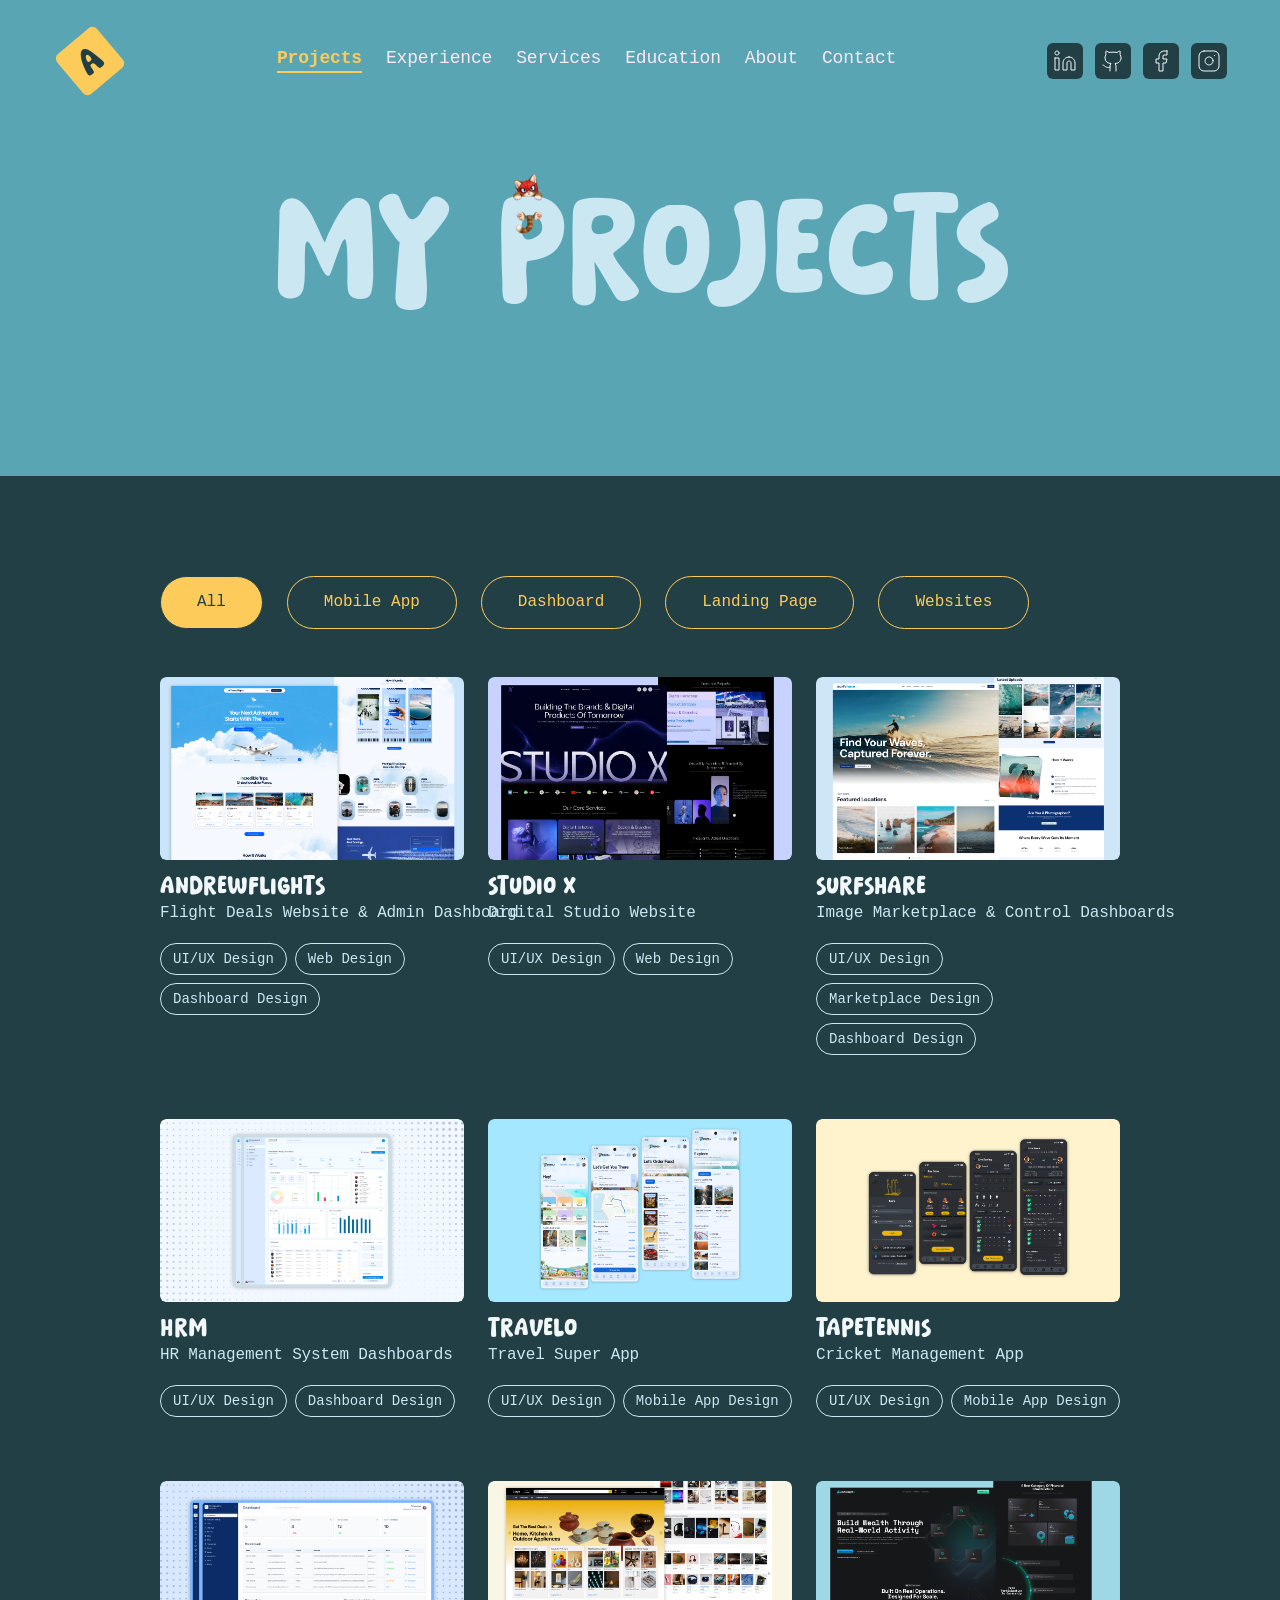
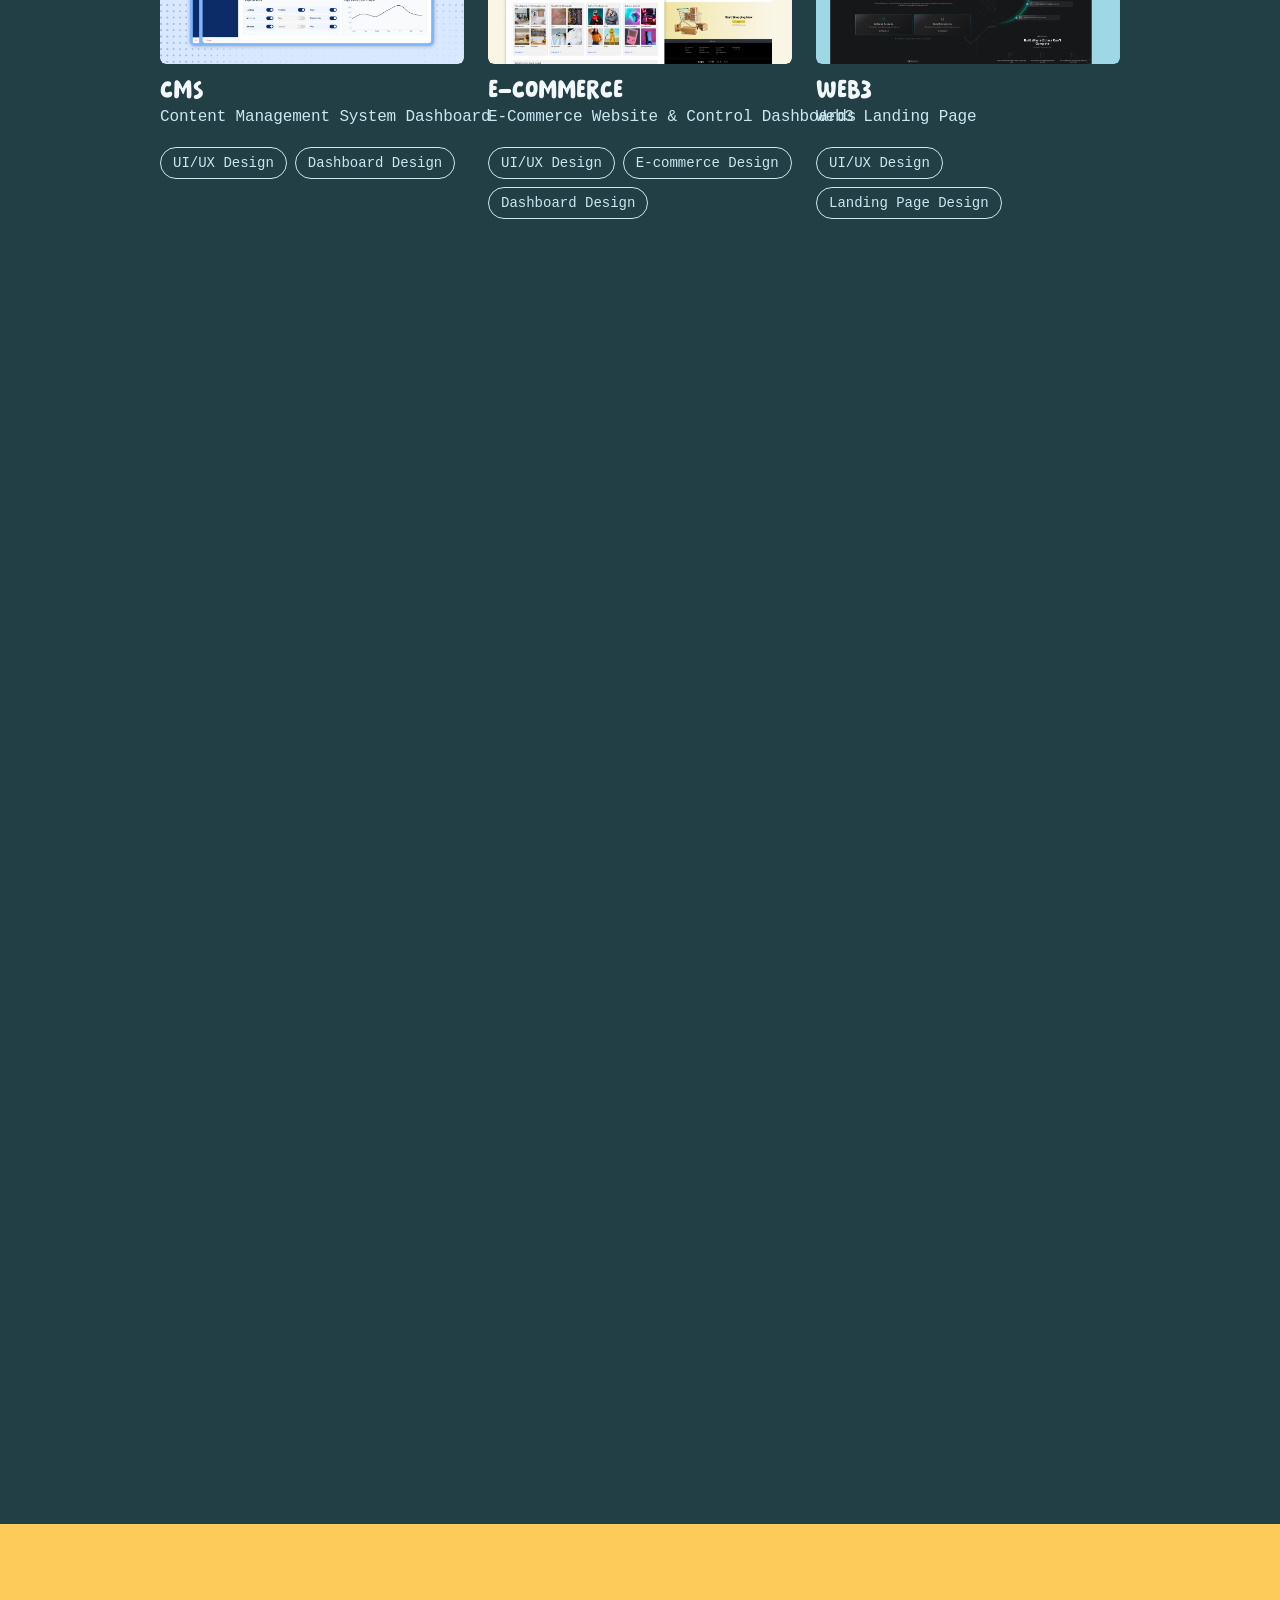
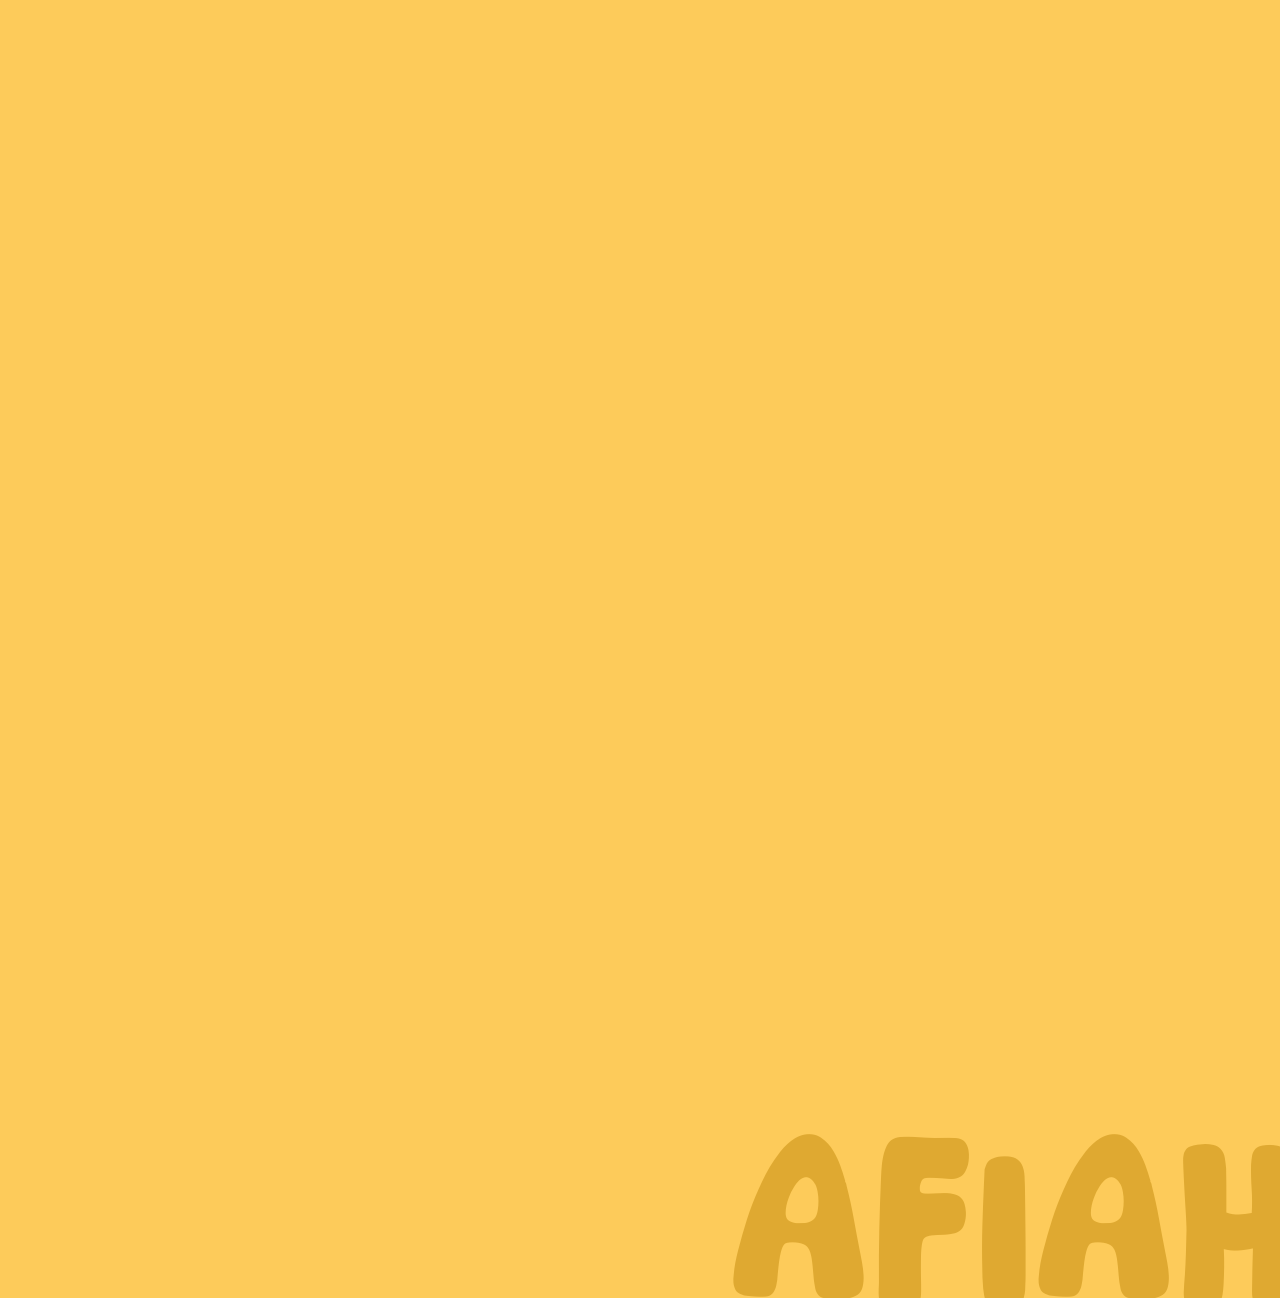
==== commit 62d5fa9d: "Update projects" ====
--- a/projects.html
+++ b/projects.html
@@ -50,17 +50,17 @@
                         </nav>
 
                         <div class="nav-socials">
-                            <a href="#contact" class="nav-social-btn" aria-label="Facebook">
+                            <a href="https://www.linkedin.com/in/afiah-afiah-829a0134a/" class="nav-social-btn" aria-label="LinkedIn">
+                                <img src="assets/37628bb1a5034a90aa3f23297552110ed2be14b8.svg" alt="" />
+                            </a>
+                            <a href="https://github.com/afiahh" class="nav-social-btn" aria-label="GitHub">
+                                <img src="assets/c3e5aa4423b067c50cb81807f64a7366447760ed.svg" alt="" />
+                            </a>
+                            <a href="https://www.facebook.com/irina.afiah" class="nav-social-btn" aria-label="Facebook">
                                 <img src="assets/379a6d1ee390296889a320eb31389439bdc3be6d.svg" alt="" />
                             </a>
-                            <a href="#contact" class="nav-social-btn" aria-label="Instagram">
+                            <a href="https://www.instagram.com/biroktii_kor/" class="nav-social-btn" aria-label="Instagram">
                                 <img src="assets/dbd92464af5bd647336b0ce903cea9cbbe1309cc.svg" alt="" />
-                            </a>
-                            <a href="#contact" class="nav-social-btn" aria-label="LinkedIn">
-                                <img src="assets/37628bb1a5034a90aa3f23297552110ed2be14b8.svg" alt="" />
-                            </a>
-                            <a href="#contact" class="nav-social-btn" aria-label="GitHub">
-                                <img src="assets/c3e5aa4423b067c50cb81807f64a7366447760ed.svg" alt="" />
                             </a>
                         </div>
                     </header>
@@ -766,16 +766,16 @@
                             <div class="contact-card-findme">
                                 <p class="findme-label font-consolas">Find me</p>
                                 <div class="findme-icons">
-                                    <a href="#contact" class="findme-icon-btn" aria-label="LinkedIn">
+                                    <a href="https://www.linkedin.com/in/afiah-afiah-829a0134a/" class="findme-icon-btn" aria-label="LinkedIn">
                                         <img src="assets/d3a7ae92757c9e11db82888f36ce1d9c38672b22.svg" alt="" />
                                     </a>
-                                    <a href="#contact" class="findme-icon-btn" aria-label="GitHub">
+                                    <a href="https://github.com/afiahh" class="findme-icon-btn" aria-label="GitHub">
                                         <img src="assets/fe02f6c080a74229e76f18cc456c72732a934003.svg" alt="" />
                                     </a>
-                                    <a href="#contact" class="findme-icon-btn" aria-label="Facebook">
+                                    <a href="https://www.facebook.com/irina.afiah" class="findme-icon-btn" aria-label="Facebook">
                                         <img src="assets/b0eac89079d2b4dab4233eb72603630aca003585.svg" alt="" />
                                     </a>
-                                    <a href="#contact" class="findme-icon-btn" aria-label="Instagram">
+                                    <a href="https://www.instagram.com/biroktii_kor/" class="findme-icon-btn" aria-label="Instagram">
                                         <img src="assets/c7bc869b21548951c6bb4088393200b29b8208e8.svg" alt="" />
                                     </a>
                                 </div>
@@ -1202,4 +1202,4 @@
     </script>
 </body>
 
-</html>+</html>
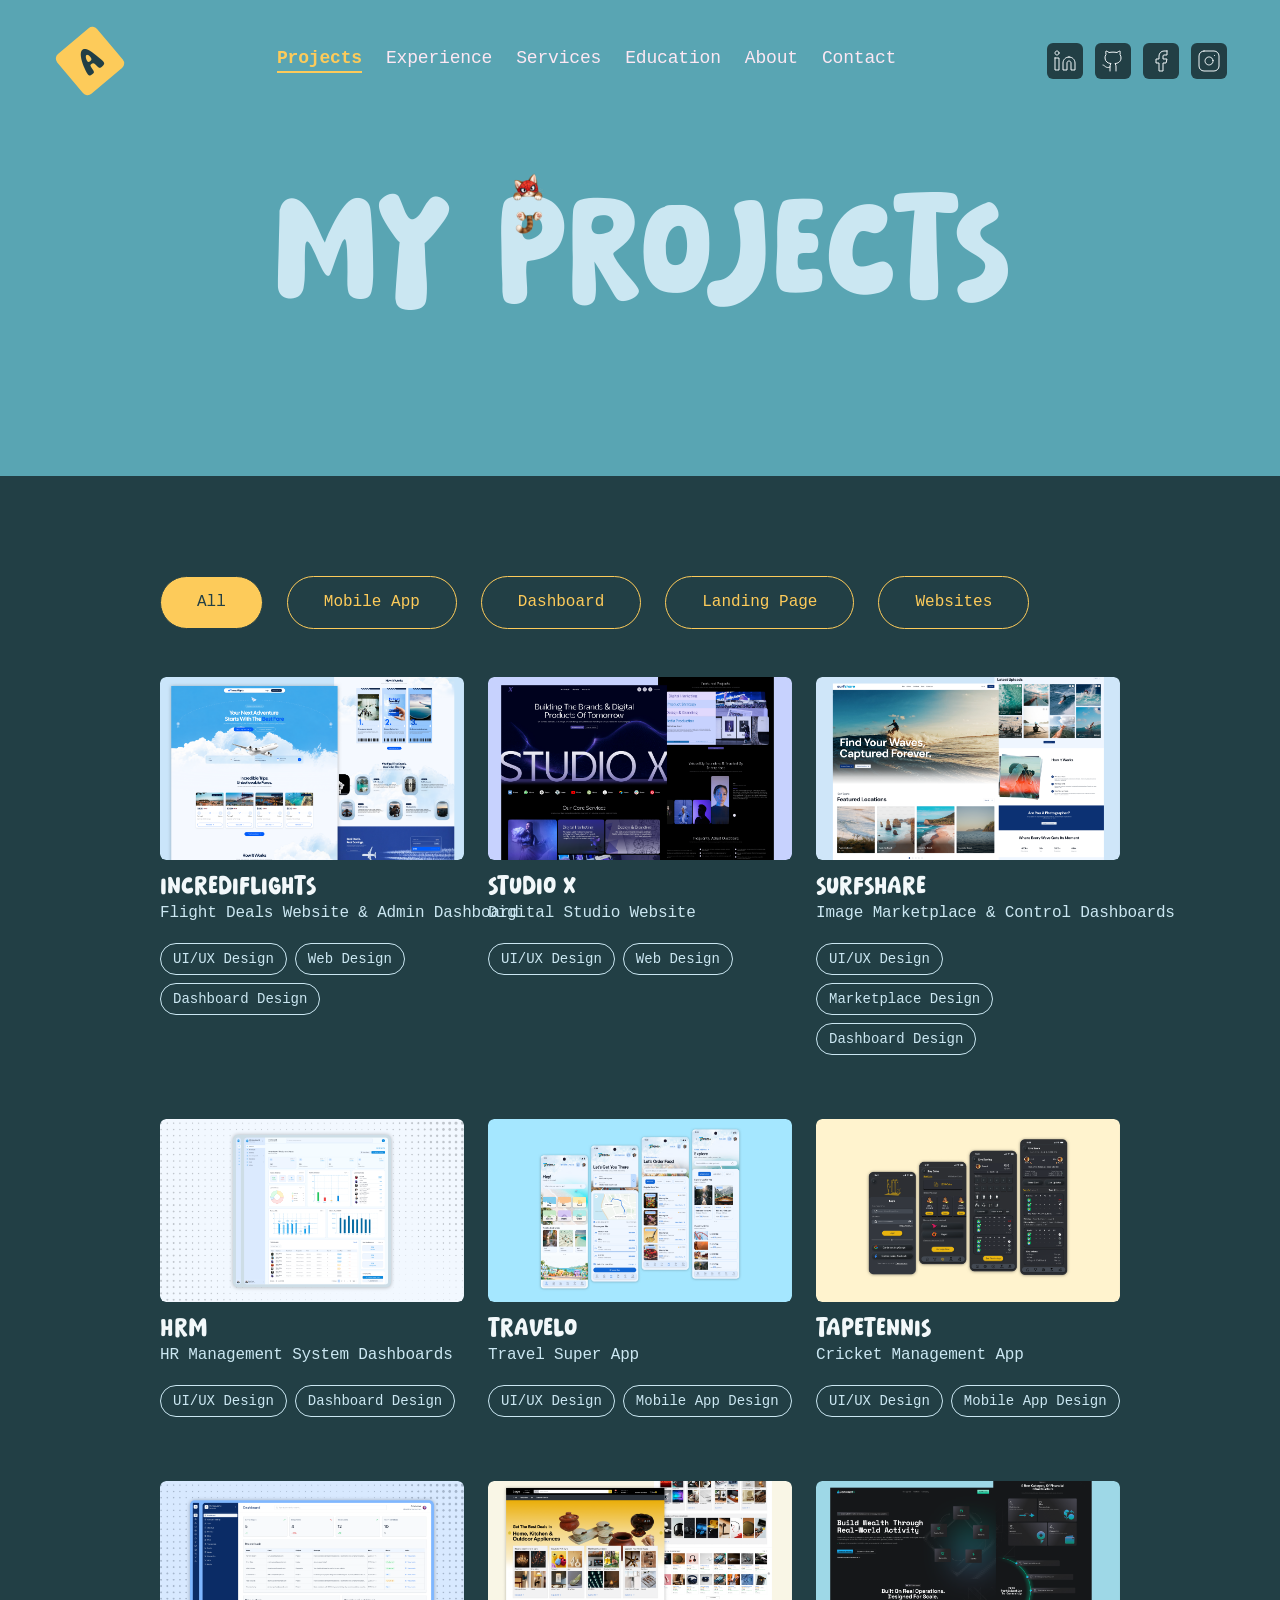
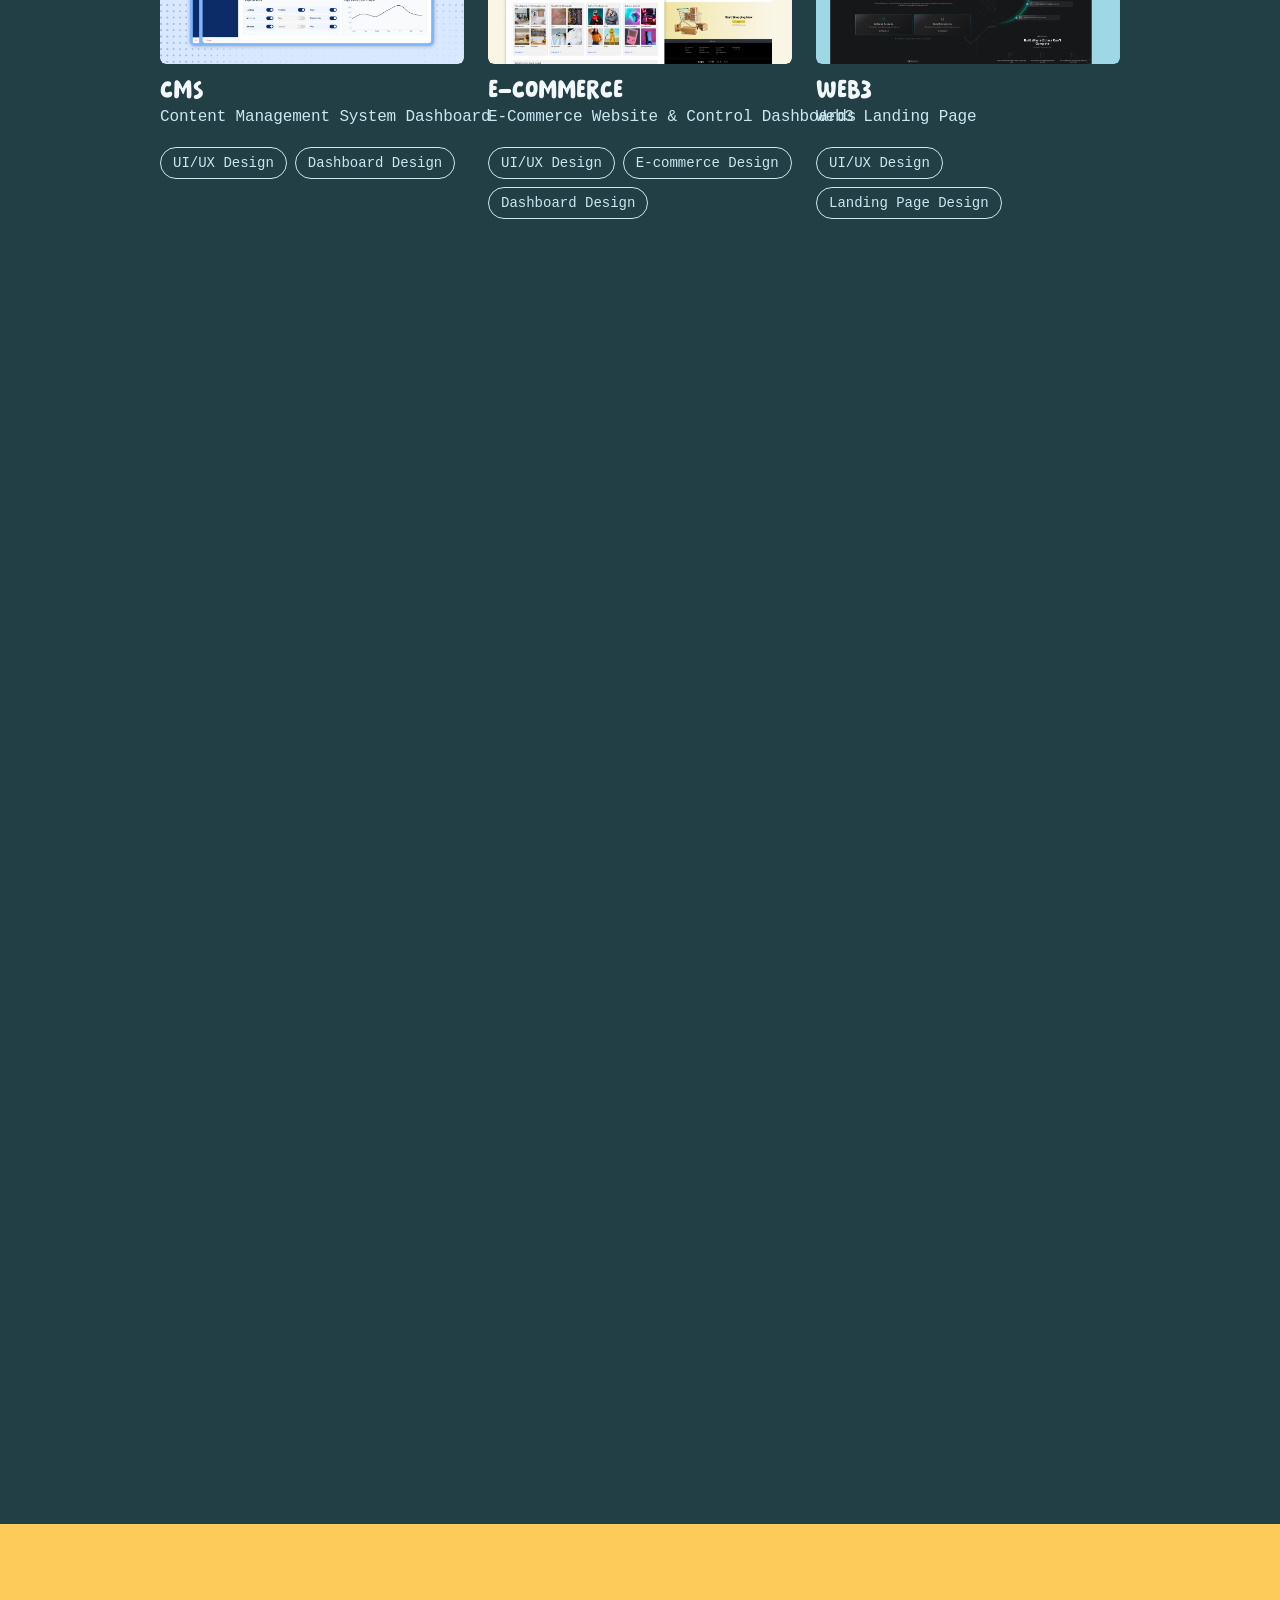
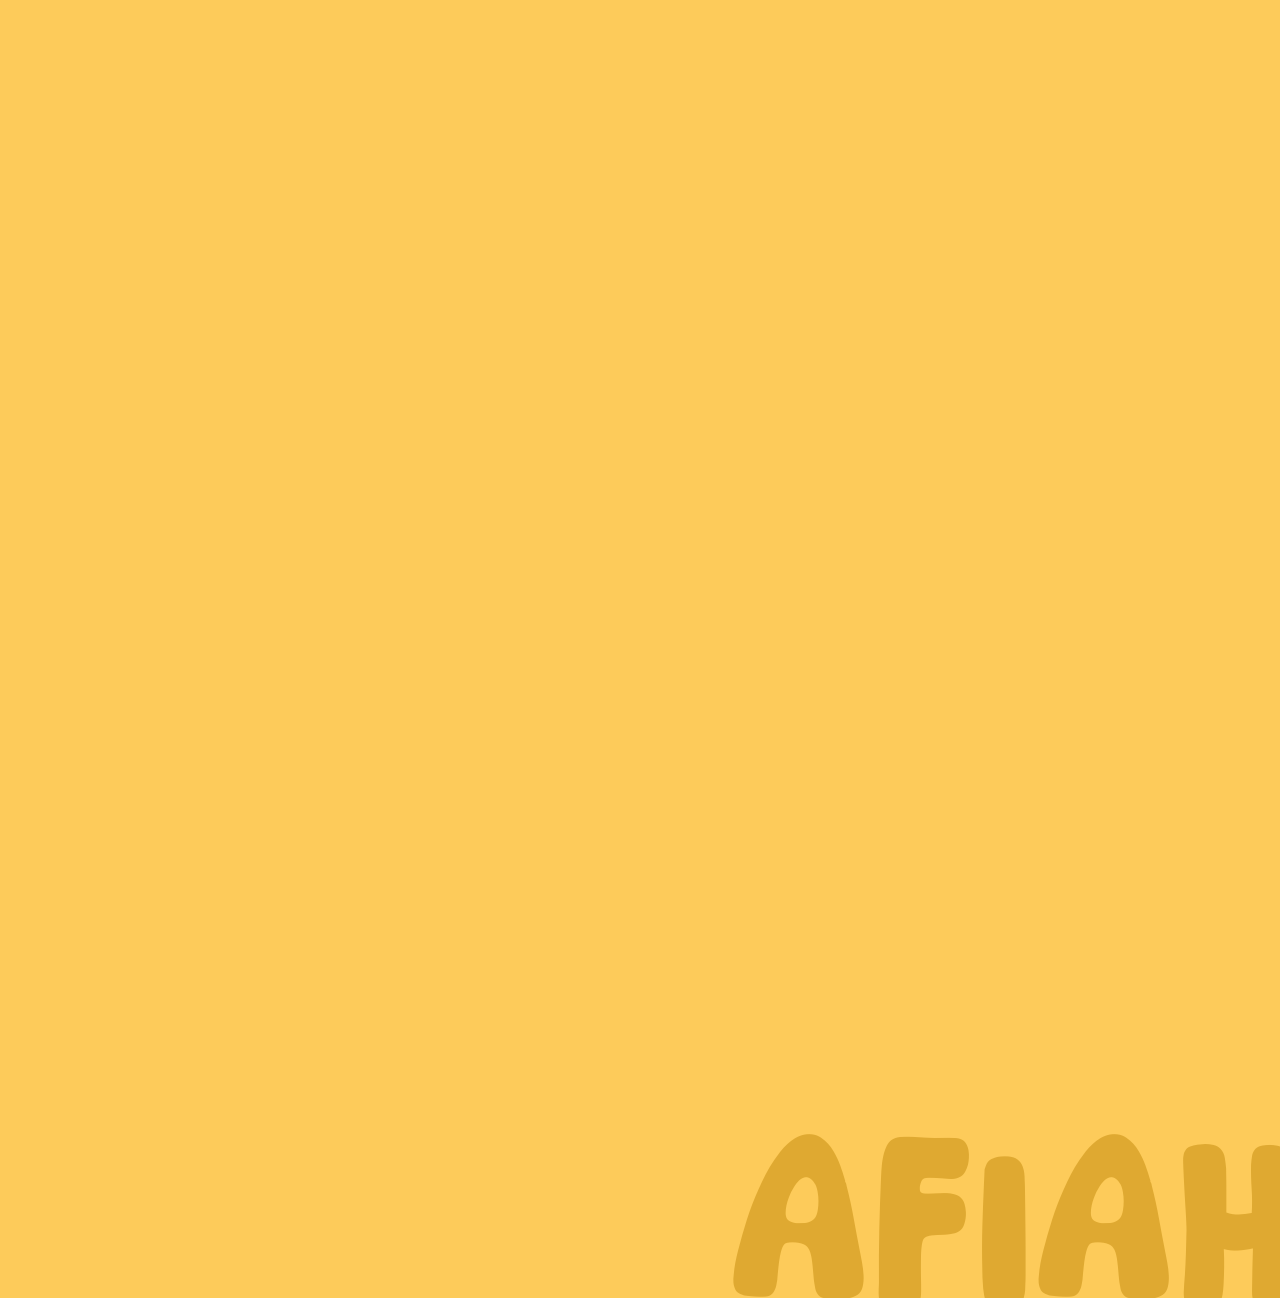
==== commit 8a1bb7a0: "Update projects.html" ====
--- a/projects.html
+++ b/projects.html
@@ -50,7 +50,8 @@
                         </nav>
 
                         <div class="nav-socials">
-                            <a href="https://www.linkedin.com/in/afiah-afiah-829a0134a/" class="nav-social-btn" aria-label="LinkedIn">
+                            <a href="https://www.linkedin.com/in/afiah-afiah-829a0134a/" class="nav-social-btn"
+                                aria-label="LinkedIn">
                                 <img src="assets/37628bb1a5034a90aa3f23297552110ed2be14b8.svg" alt="" />
                             </a>
                             <a href="https://github.com/afiahh" class="nav-social-btn" aria-label="GitHub">
@@ -59,7 +60,8 @@
                             <a href="https://www.facebook.com/irina.afiah" class="nav-social-btn" aria-label="Facebook">
                                 <img src="assets/379a6d1ee390296889a320eb31389439bdc3be6d.svg" alt="" />
                             </a>
-                            <a href="https://www.instagram.com/biroktii_kor/" class="nav-social-btn" aria-label="Instagram">
+                            <a href="https://www.instagram.com/biroktii_kor/" class="nav-social-btn"
+                                aria-label="Instagram">
                                 <img src="assets/dbd92464af5bd647336b0ce903cea9cbbe1309cc.svg" alt="" />
                             </a>
                         </div>
@@ -111,23 +113,29 @@
                                         <img src="assets/andrewflights.png" alt="Andrewflights" />
                                         <div class="project-hover-overlay">
                                             <div class="project-hover-actions">
-                                                <div class="project-action-btn" title="Live Link">
+                                                <a href="https://incrediflights.com/" target="_blank"
+                                                    rel="noopener noreferrer" class="project-action-btn"
+                                                    title="Live Link" aria-label="Andrewflights Live Link">
                                                     <img src="assets/e2e1d299816c92664c8733382a8019e7f34b01ed.svg"
                                                         alt="Link" />
-                                                </div>
-                                                <div class="project-action-btn" title="Figma Design">
-                                                    <img src="assets/1ffa1e058c78ac866b01cb07eef81d035372bbfa.svg"
-                                                        alt="Figma" />
-                                                </div>
-                                                <div class="project-action-btn" title="View Prototype">
-                                                    <img src="assets/prototype.svg" alt="Prototype" />
-                                                </div>
-                                            </div>
-                                        </div>
-                                    </div>
-                                    <div class="project-info">
-                                        <div class="project-titles">
-                                            <p class="project-name font-pesta">Andrewflights</p>
+                                                </a>
+                                                <a href="https://www.figma.com/design/xxc4AUskaMwpWOJutNB1GP/Andrewflights--Afiah-?node-id=2001-13&p=f&t=0AasnsGT7V4Echuv-0"
+                                                    target="_blank" rel="noopener noreferrer" class="project-action-btn"
+                                                    title="Figma Design" aria-label="Andrewflights Figma Design">
+                                                    <img src="assets/1ffa1e058c78ac866b01cb07eef81d035372bbfa.svg"
+                                                        alt="Figma" />
+                                                </a>
+                                                <a href="https://www.figma.com/proto/xxc4AUskaMwpWOJutNB1GP/Andrewflights--Afiah-?node-id=9371-14303&t=0AasnsGT7V4Echuv-0&scaling=scale-down-width&content-scaling=fixed&page-id=2001%3A13"
+                                                    target="_blank" rel="noopener noreferrer" class="project-action-btn"
+                                                    title="View Prototype" aria-label="Andrewflights View Prototype">
+                                                    <img src="assets/prototype.svg" alt="Prototype" />
+                                                </a>
+                                            </div>
+                                        </div>
+                                    </div>
+                                    <div class="project-info">
+                                        <div class="project-titles">
+                                            <p class="project-name font-pesta">Incrediflights</p>
                                             <p class="project-category font-consolas">Flight Deals Website &amp; Admin
                                                 Dashboard</p>
                                         </div>
@@ -148,17 +156,23 @@
                                         <img src="assets/studio x.png" alt="Studio X" />
                                         <div class="project-hover-overlay">
                                             <div class="project-hover-actions">
-                                                <div class="project-action-btn" title="Live Link">
+                                                <a href="https://studioo-x.vercel.app/" target="_blank"
+                                                    rel="noopener noreferrer" class="project-action-btn"
+                                                    title="Live Link" aria-label="Studio X Live Link">
                                                     <img src="assets/e2e1d299816c92664c8733382a8019e7f34b01ed.svg"
                                                         alt="Link" />
-                                                </div>
-                                                <div class="project-action-btn" title="Figma Design">
-                                                    <img src="assets/1ffa1e058c78ac866b01cb07eef81d035372bbfa.svg"
-                                                        alt="Figma" />
-                                                </div>
-                                                <div class="project-action-btn" title="View Prototype">
-                                                    <img src="assets/prototype.svg" alt="Prototype" />
-                                                </div>
+                                                </a>
+                                                <a href="https://www.figma.com/design/6F1GEkbsRkGgnY6YXk1yeV/Design-Studio---Studio-X----afiah-?node-id=2001-13&p=f&t=kyfKpiexMuzk73VR-0"
+                                                    target="_blank" rel="noopener noreferrer" class="project-action-btn"
+                                                    title="Figma Design" aria-label="Studio X Figma Design">
+                                                    <img src="assets/1ffa1e058c78ac866b01cb07eef81d035372bbfa.svg"
+                                                        alt="Figma" />
+                                                </a>
+                                                <a href="https://www.figma.com/proto/6F1GEkbsRkGgnY6YXk1yeV/Design-Studio---Studio-X----afiah-?node-id=6060-2536&t=kyfKpiexMuzk73VR-0&scaling=scale-down-width&content-scaling=fixed&page-id=6062%3A942&starting-point-node-id=6128%3A1172"
+                                                    target="_blank" rel="noopener noreferrer" class="project-action-btn"
+                                                    title="View Prototype" aria-label="Studio X View Prototype">
+                                                    <img src="assets/prototype.svg" alt="Prototype" />
+                                                </a>
                                             </div>
                                         </div>
                                     </div>
@@ -182,17 +196,23 @@
                                         <img src="assets/surfshare.png" alt="SurfShare" />
                                         <div class="project-hover-overlay">
                                             <div class="project-hover-actions">
-                                                <div class="project-action-btn" title="Live Link">
+                                                <a href="https://surfshare.com.au/" target="_blank"
+                                                    rel="noopener noreferrer" class="project-action-btn"
+                                                    title="Live Link" aria-label="SurfShare Live Link">
                                                     <img src="assets/e2e1d299816c92664c8733382a8019e7f34b01ed.svg"
                                                         alt="Link" />
-                                                </div>
-                                                <div class="project-action-btn" title="Figma Design">
-                                                    <img src="assets/1ffa1e058c78ac866b01cb07eef81d035372bbfa.svg"
-                                                        alt="Figma" />
-                                                </div>
-                                                <div class="project-action-btn" title="View Prototype">
-                                                    <img src="assets/prototype.svg" alt="Prototype" />
-                                                </div>
+                                                </a>
+                                                <a href="https://www.figma.com/design/XMy1jKsF94LuSeS58MXplX/Surf-Share--Afiah-?node-id=2-4&p=f&t=W8LcUKcdk6o2CI7L-0"
+                                                    target="_blank" rel="noopener noreferrer" class="project-action-btn"
+                                                    title="Figma Design" aria-label="SurfShare Figma Design">
+                                                    <img src="assets/1ffa1e058c78ac866b01cb07eef81d035372bbfa.svg"
+                                                        alt="Figma" />
+                                                </a>
+                                                <a href="https://www.figma.com/proto/XMy1jKsF94LuSeS58MXplX/Surf-Share--Afiah-?node-id=203-9951&t=W8LcUKcdk6o2CI7L-0&scaling=scale-down-width&content-scaling=fixed&page-id=2%3A4"
+                                                    target="_blank" rel="noopener noreferrer" class="project-action-btn"
+                                                    title="View Prototype" aria-label="SurfShare View Prototype">
+                                                    <img src="assets/prototype.svg" alt="Prototype" />
+                                                </a>
                                             </div>
                                         </div>
                                     </div>
@@ -222,17 +242,17 @@
                                         <img src="assets/hrm.png" alt="HRM" />
                                         <div class="project-hover-overlay">
                                             <div class="project-hover-actions">
-                                                <div class="project-action-btn" title="Live Link">
-                                                    <img src="assets/e2e1d299816c92664c8733382a8019e7f34b01ed.svg"
-                                                        alt="Link" />
-                                                </div>
-                                                <div class="project-action-btn" title="Figma Design">
-                                                    <img src="assets/1ffa1e058c78ac866b01cb07eef81d035372bbfa.svg"
-                                                        alt="Figma" />
-                                                </div>
-                                                <div class="project-action-btn" title="View Prototype">
-                                                    <img src="assets/prototype.svg" alt="Prototype" />
-                                                </div>
+                                                <a href="https://www.figma.com/design/nOZb6gQKfQSVfIQJLzImom/FBI-HRM---payroll--Afiah-?node-id=2001-13&p=f&t=iau9jOuu3ttCidnc-0"
+                                                    target="_blank" rel="noopener noreferrer" class="project-action-btn"
+                                                    title="Figma Design" aria-label="HRM Figma Design">
+                                                    <img src="assets/1ffa1e058c78ac866b01cb07eef81d035372bbfa.svg"
+                                                        alt="Figma" />
+                                                </a>
+                                                <a href="https://www.figma.com/proto/nOZb6gQKfQSVfIQJLzImom/FBI-HRM---payroll--Afiah-?node-id=4285-6603&t=iau9jOuu3ttCidnc-0&scaling=scale-down-width&content-scaling=fixed&page-id=2001%3A13"
+                                                    target="_blank" rel="noopener noreferrer" class="project-action-btn"
+                                                    title="View Prototype" aria-label="HRM View Prototype">
+                                                    <img src="assets/prototype.svg" alt="Prototype" />
+                                                </a>
                                             </div>
                                         </div>
                                     </div>
@@ -257,51 +277,57 @@
                                         <img src="assets/travelo.png" alt="Travelo" />
                                         <div class="project-hover-overlay">
                                             <div class="project-hover-actions">
-                                                <div class="project-action-btn" title="Live Link">
+                                                <a href="https://www.figma.com/design/Rcjgd7IcSo3GwfpJaov8mv/TROVELA--Afiah-?node-id=2001-16&p=f&t=5mW0XztQaHqlr21g-0"
+                                                    target="_blank" rel="noopener noreferrer" class="project-action-btn"
+                                                    title="Figma Design" aria-label="Travelo Figma Design">
+                                                    <img src="assets/1ffa1e058c78ac866b01cb07eef81d035372bbfa.svg"
+                                                        alt="Figma" />
+                                                </a>
+                                                <a href="https://www.figma.com/proto/Rcjgd7IcSo3GwfpJaov8mv/TROVELA--Afiah-?node-id=11004-3917&t=5mW0XztQaHqlr21g-0&scaling=scale-down&content-scaling=fixed&page-id=2001%3A16"
+                                                    target="_blank" rel="noopener noreferrer" class="project-action-btn"
+                                                    title="View Prototype" aria-label="Travelo View Prototype">
+                                                    <img src="assets/prototype.svg" alt="Prototype" />
+                                                </a>
+                                            </div>
+                                        </div>
+                                    </div>
+                                    <div class="project-info">
+                                        <div class="project-titles">
+                                            <p class="project-name font-pesta">Travelo</p>
+                                            <p class="project-category font-consolas">Travel Super App</p>
+                                        </div>
+                                        <div class="project-badges">
+                                            <div class="project-badge"><span class="font-consolas">UI/UX Design</span>
+                                            </div>
+                                            <div class="project-badge"><span class="font-consolas">Mobile App
+                                                    Design</span></div>
+                                        </div>
+                                    </div>
+                                </article>
+
+                                <!-- Card 6: TapeTennis -->
+                                <article class="project-card reveal-on-scroll" data-category="mobile">
+                                    <div class="project-thumb">
+                                        <img src="assets/cricket app.png" alt="TapeTennis" />
+                                        <div class="project-hover-overlay">
+                                            <div class="project-hover-actions">
+                                                <a href="https://play.google.com/store/apps/details?id=com.deshileague.app&hl=en"
+                                                    target="_blank" rel="noopener noreferrer" class="project-action-btn"
+                                                    title="Live Link" aria-label="TapeTennis Live Link">
                                                     <img src="assets/e2e1d299816c92664c8733382a8019e7f34b01ed.svg"
                                                         alt="Link" />
-                                                </div>
-                                                <div class="project-action-btn" title="Figma Design">
-                                                    <img src="assets/1ffa1e058c78ac866b01cb07eef81d035372bbfa.svg"
-                                                        alt="Figma" />
-                                                </div>
-                                                <div class="project-action-btn" title="View Prototype">
-                                                    <img src="assets/prototype.svg" alt="Prototype" />
-                                                </div>
-                                            </div>
-                                        </div>
-                                    </div>
-                                    <div class="project-info">
-                                        <div class="project-titles">
-                                            <p class="project-name font-pesta">Travelo</p>
-                                            <p class="project-category font-consolas">Travel Super App</p>
-                                        </div>
-                                        <div class="project-badges">
-                                            <div class="project-badge"><span class="font-consolas">UI/UX Design</span>
-                                            </div>
-                                            <div class="project-badge"><span class="font-consolas">Mobile App
-                                                    Design</span></div>
-                                        </div>
-                                    </div>
-                                </article>
-
-                                <!-- Card 6: TapeTennis -->
-                                <article class="project-card reveal-on-scroll" data-category="mobile">
-                                    <div class="project-thumb">
-                                        <img src="assets/cricket app.png" alt="TapeTennis" />
-                                        <div class="project-hover-overlay">
-                                            <div class="project-hover-actions">
-                                                <div class="project-action-btn" title="Live Link">
-                                                    <img src="assets/e2e1d299816c92664c8733382a8019e7f34b01ed.svg"
-                                                        alt="Link" />
-                                                </div>
-                                                <div class="project-action-btn" title="Figma Design">
-                                                    <img src="assets/1ffa1e058c78ac866b01cb07eef81d035372bbfa.svg"
-                                                        alt="Figma" />
-                                                </div>
-                                                <div class="project-action-btn" title="View Prototype">
-                                                    <img src="assets/prototype.svg" alt="Prototype" />
-                                                </div>
+                                                </a>
+                                                <a href="https://www.figma.com/design/q5QGQyD0YRyrNRZCSdRsgU/Cricket-Tournament-Management?node-id=0-1&p=f&t=CoFyZu1lkcKlFHRx-0"
+                                                    target="_blank" rel="noopener noreferrer" class="project-action-btn"
+                                                    title="Figma Design" aria-label="TapeTennis Figma Design">
+                                                    <img src="assets/1ffa1e058c78ac866b01cb07eef81d035372bbfa.svg"
+                                                        alt="Figma" />
+                                                </a>
+                                                <a href="https://www.figma.com/proto/q5QGQyD0YRyrNRZCSdRsgU/Cricket-Tournament-Management?node-id=1-865&p=f&t=CoFyZu1lkcKlFHRx-0&scaling=scale-down&content-scaling=fixed&page-id=0%3A1&starting-point-node-id=1%3A988&show-proto-sidebar=1"
+                                                    target="_blank" rel="noopener noreferrer" class="project-action-btn"
+                                                    title="View Prototype" aria-label="TapeTennis View Prototype">
+                                                    <img src="assets/prototype.svg" alt="Prototype" />
+                                                </a>
                                             </div>
                                         </div>
                                     </div>
@@ -328,17 +354,17 @@
                                         <img src="assets/cms.png" alt="CMS" />
                                         <div class="project-hover-overlay">
                                             <div class="project-hover-actions">
-                                                <div class="project-action-btn" title="Live Link">
-                                                    <img src="assets/e2e1d299816c92664c8733382a8019e7f34b01ed.svg"
-                                                        alt="Link" />
-                                                </div>
-                                                <div class="project-action-btn" title="Figma Design">
-                                                    <img src="assets/1ffa1e058c78ac866b01cb07eef81d035372bbfa.svg"
-                                                        alt="Figma" />
-                                                </div>
-                                                <div class="project-action-btn" title="View Prototype">
-                                                    <img src="assets/prototype.svg" alt="Prototype" />
-                                                </div>
+                                                <a href="https://www.figma.com/design/n580kwz2O8NvYLV2epTJ7W/COMPANY-PROFILE-SYSTEM--Afiah-?node-id=2-4&p=f&t=0XantFHFajenR5Oe-0"
+                                                    target="_blank" rel="noopener noreferrer" class="project-action-btn"
+                                                    title="Figma Design" aria-label="CMS Figma Design">
+                                                    <img src="assets/1ffa1e058c78ac866b01cb07eef81d035372bbfa.svg"
+                                                        alt="Figma" />
+                                                </a>
+                                                <a href="https://www.figma.com/proto/n580kwz2O8NvYLV2epTJ7W/COMPANY-PROFILE-SYSTEM--Afiah-?node-id=2080-1705&t=0XantFHFajenR5Oe-0&scaling=scale-down-width&content-scaling=fixed&page-id=2%3A4"
+                                                    target="_blank" rel="noopener noreferrer" class="project-action-btn"
+                                                    title="View Prototype" aria-label="CMS View Prototype">
+                                                    <img src="assets/prototype.svg" alt="Prototype" />
+                                                </a>
                                             </div>
                                         </div>
                                     </div>
@@ -363,17 +389,23 @@
                                         <img src="assets/ecommerce.png" alt="E-commerce" />
                                         <div class="project-hover-overlay">
                                             <div class="project-hover-actions">
-                                                <div class="project-action-btn" title="Live Link">
+                                                <a href="https://many-products.many-faces.com/" target="_blank"
+                                                    rel="noopener noreferrer" class="project-action-btn"
+                                                    title="Live Link" aria-label="E-commerce Live Link">
                                                     <img src="assets/e2e1d299816c92664c8733382a8019e7f34b01ed.svg"
                                                         alt="Link" />
-                                                </div>
-                                                <div class="project-action-btn" title="Figma Design">
-                                                    <img src="assets/1ffa1e058c78ac866b01cb07eef81d035372bbfa.svg"
-                                                        alt="Figma" />
-                                                </div>
-                                                <div class="project-action-btn" title="View Prototype">
-                                                    <img src="assets/prototype.svg" alt="Prototype" />
-                                                </div>
+                                                </a>
+                                                <a href="https://www.figma.com/design/MtRh4BTlQzMICa7C5NzqIw/Facep--afiah-?node-id=2001-7&p=f&t=J7JU0mehiNqibTmL-0"
+                                                    target="_blank" rel="noopener noreferrer" class="project-action-btn"
+                                                    title="Figma Design" aria-label="E-commerce Figma Design">
+                                                    <img src="assets/1ffa1e058c78ac866b01cb07eef81d035372bbfa.svg"
+                                                        alt="Figma" />
+                                                </a>
+                                                <a href="https://www.figma.com/proto/MtRh4BTlQzMICa7C5NzqIw/Facep--afiah-?node-id=2008-4268&t=J7JU0mehiNqibTmL-0&scaling=scale-down-width&content-scaling=fixed&page-id=2001%3A7"
+                                                    target="_blank" rel="noopener noreferrer" class="project-action-btn"
+                                                    title="View Prototype" aria-label="E-commerce View Prototype">
+                                                    <img src="assets/prototype.svg" alt="Prototype" />
+                                                </a>
                                             </div>
                                         </div>
                                     </div>
@@ -400,17 +432,17 @@
                                         <img src="assets/web3.png" alt="Web3" />
                                         <div class="project-hover-overlay">
                                             <div class="project-hover-actions">
-                                                <div class="project-action-btn" title="Live Link">
-                                                    <img src="assets/e2e1d299816c92664c8733382a8019e7f34b01ed.svg"
-                                                        alt="Link" />
-                                                </div>
-                                                <div class="project-action-btn" title="Figma Design">
-                                                    <img src="assets/1ffa1e058c78ac866b01cb07eef81d035372bbfa.svg"
-                                                        alt="Figma" />
-                                                </div>
-                                                <div class="project-action-btn" title="View Prototype">
-                                                    <img src="assets/prototype.svg" alt="Prototype" />
-                                                </div>
+                                                <a href="https://www.figma.com/design/JkrktzbgPbQm5ERw94VBsR/Web3--latest--afiah-?node-id=2009-54&p=f&t=xPq2FerA4vuKxVgL-0"
+                                                    target="_blank" rel="noopener noreferrer" class="project-action-btn"
+                                                    title="Figma Design" aria-label="Web3 Figma Design">
+                                                    <img src="assets/1ffa1e058c78ac866b01cb07eef81d035372bbfa.svg"
+                                                        alt="Figma" />
+                                                </a>
+                                                <a href="https://www.figma.com/proto/JkrktzbgPbQm5ERw94VBsR/Web3--latest--afiah-?node-id=4010-1809&t=xPq2FerA4vuKxVgL-0&scaling=scale-down-width&content-scaling=fixed&page-id=2009%3A54"
+                                                    target="_blank" rel="noopener noreferrer" class="project-action-btn"
+                                                    title="View Prototype" aria-label="Web3 View Prototype">
+                                                    <img src="assets/prototype.svg" alt="Prototype" />
+                                                </a>
                                             </div>
                                         </div>
                                     </div>
@@ -437,17 +469,17 @@
                                         <img src="assets/hms.png" alt="HMS" />
                                         <div class="project-hover-overlay">
                                             <div class="project-hover-actions">
-                                                <div class="project-action-btn" title="Live Link">
-                                                    <img src="assets/e2e1d299816c92664c8733382a8019e7f34b01ed.svg"
-                                                        alt="Link" />
-                                                </div>
-                                                <div class="project-action-btn" title="Figma Design">
-                                                    <img src="assets/1ffa1e058c78ac866b01cb07eef81d035372bbfa.svg"
-                                                        alt="Figma" />
-                                                </div>
-                                                <div class="project-action-btn" title="View Prototype">
-                                                    <img src="assets/prototype.svg" alt="Prototype" />
-                                                </div>
+                                                <a href="https://www.figma.com/design/GmZxtRd1x2iPaKBdwgc0tB/Hotel-management-system--Afiah-?node-id=37-98&p=f&t=bQxEdOwWCqR80SzQ-0"
+                                                    target="_blank" rel="noopener noreferrer" class="project-action-btn"
+                                                    title="Figma Design" aria-label="HMS Figma Design">
+                                                    <img src="assets/1ffa1e058c78ac866b01cb07eef81d035372bbfa.svg"
+                                                        alt="Figma" />
+                                                </a>
+                                                <a href="https://www.figma.com/proto/GmZxtRd1x2iPaKBdwgc0tB/Hotel-management-system--Afiah-?node-id=351-2509&t=bQxEdOwWCqR80SzQ-0&scaling=scale-down-width&content-scaling=fixed&page-id=37%3A98"
+                                                    target="_blank" rel="noopener noreferrer" class="project-action-btn"
+                                                    title="View Prototype" aria-label="HMS View Prototype">
+                                                    <img src="assets/prototype.svg" alt="Prototype" />
+                                                </a>
                                             </div>
                                         </div>
                                     </div>
@@ -474,17 +506,17 @@
                                         <img src="assets/lion capital.png" alt="Lion Capital" />
                                         <div class="project-hover-overlay">
                                             <div class="project-hover-actions">
-                                                <div class="project-action-btn" title="Live Link">
-                                                    <img src="assets/e2e1d299816c92664c8733382a8019e7f34b01ed.svg"
-                                                        alt="Link" />
-                                                </div>
-                                                <div class="project-action-btn" title="Figma Design">
-                                                    <img src="assets/1ffa1e058c78ac866b01cb07eef81d035372bbfa.svg"
-                                                        alt="Figma" />
-                                                </div>
-                                                <div class="project-action-btn" title="View Prototype">
-                                                    <img src="assets/prototype.svg" alt="Prototype" />
-                                                </div>
+                                                <a href="https://www.figma.com/design/6a2WOQ8Jakf3uB31jAG5x3/LionCapitalFx--Afiah-?node-id=2001-13&p=f&t=RcutX9wTg6mnPRCI-0"
+                                                    target="_blank" rel="noopener noreferrer" class="project-action-btn"
+                                                    title="Figma Design" aria-label="Lion Capital Figma Design">
+                                                    <img src="assets/1ffa1e058c78ac866b01cb07eef81d035372bbfa.svg"
+                                                        alt="Figma" />
+                                                </a>
+                                                <a href="https://www.figma.com/proto/6a2WOQ8Jakf3uB31jAG5x3/LionCapitalFx--Afiah-?node-id=6203-2191&t=RcutX9wTg6mnPRCI-0&scaling=scale-down-width&content-scaling=fixed&page-id=2001%3A13"
+                                                    target="_blank" rel="noopener noreferrer" class="project-action-btn"
+                                                    title="View Prototype" aria-label="Lion Capital View Prototype">
+                                                    <img src="assets/prototype.svg" alt="Prototype" />
+                                                </a>
                                             </div>
                                         </div>
                                     </div>
@@ -511,17 +543,17 @@
                                         <img src="assets/veritas.png" alt="Veritas" />
                                         <div class="project-hover-overlay">
                                             <div class="project-hover-actions">
-                                                <div class="project-action-btn" title="Live Link">
-                                                    <img src="assets/e2e1d299816c92664c8733382a8019e7f34b01ed.svg"
-                                                        alt="Link" />
-                                                </div>
-                                                <div class="project-action-btn" title="Figma Design">
-                                                    <img src="assets/1ffa1e058c78ac866b01cb07eef81d035372bbfa.svg"
-                                                        alt="Figma" />
-                                                </div>
-                                                <div class="project-action-btn" title="View Prototype">
-                                                    <img src="assets/prototype.svg" alt="Prototype" />
-                                                </div>
+                                                <a href="https://www.figma.com/design/PRBEbh9390rzZj4EGIl90W/Veritas--afiah-?node-id=0-1&p=f&t=aSJm6IiUrQ9APE7X-0"
+                                                    target="_blank" rel="noopener noreferrer" class="project-action-btn"
+                                                    title="Figma Design" aria-label="Veritas Figma Design">
+                                                    <img src="assets/1ffa1e058c78ac866b01cb07eef81d035372bbfa.svg"
+                                                        alt="Figma" />
+                                                </a>
+                                                <a href="https://www.figma.com/proto/PRBEbh9390rzZj4EGIl90W/Veritas--afiah-?node-id=122-4103&t=aSJm6IiUrQ9APE7X-0&scaling=scale-down-width&content-scaling=fixed&page-id=0%3A1"
+                                                    target="_blank" rel="noopener noreferrer" class="project-action-btn"
+                                                    title="View Prototype" aria-label="Veritas View Prototype">
+                                                    <img src="assets/prototype.svg" alt="Prototype" />
+                                                </a>
                                             </div>
                                         </div>
                                     </div>
@@ -548,17 +580,23 @@
                                         <img src="assets/ma peps.png" alt="MA PEPS" />
                                         <div class="project-hover-overlay">
                                             <div class="project-hover-actions">
-                                                <div class="project-action-btn" title="Live Link">
+                                                <a href="https://mapeps.co.nz/" target="_blank"
+                                                    rel="noopener noreferrer" class="project-action-btn"
+                                                    title="Live Link" aria-label="MA PEPS Live Link">
                                                     <img src="assets/e2e1d299816c92664c8733382a8019e7f34b01ed.svg"
                                                         alt="Link" />
-                                                </div>
-                                                <div class="project-action-btn" title="Figma Design">
-                                                    <img src="assets/1ffa1e058c78ac866b01cb07eef81d035372bbfa.svg"
-                                                        alt="Figma" />
-                                                </div>
-                                                <div class="project-action-btn" title="View Prototype">
-                                                    <img src="assets/prototype.svg" alt="Prototype" />
-                                                </div>
+                                                </a>
+                                                <a href="https://www.figma.com/design/2qFmaqv6wzvs4quZZhu9ul/M%C3%81-PEPS--Afiah-?node-id=2001-13&p=f&t=YqnLVmelGHxHnas9-0"
+                                                    target="_blank" rel="noopener noreferrer" class="project-action-btn"
+                                                    title="Figma Design" aria-label="MA PEPS Figma Design">
+                                                    <img src="assets/1ffa1e058c78ac866b01cb07eef81d035372bbfa.svg"
+                                                        alt="Figma" />
+                                                </a>
+                                                <a href="https://www.figma.com/proto/2qFmaqv6wzvs4quZZhu9ul/M%C3%81-PEPS--Afiah-?node-id=8012-698&t=YqnLVmelGHxHnas9-0&scaling=scale-down-width&content-scaling=fixed&page-id=2001%3A13"
+                                                    target="_blank" rel="noopener noreferrer" class="project-action-btn"
+                                                    title="View Prototype" aria-label="MA PEPS View Prototype">
+                                                    <img src="assets/prototype.svg" alt="Prototype" />
+                                                </a>
                                             </div>
                                         </div>
                                     </div>
@@ -582,17 +620,17 @@
                                         <img src="assets/resu.png" alt="RESU" />
                                         <div class="project-hover-overlay">
                                             <div class="project-hover-actions">
-                                                <div class="project-action-btn" title="Live Link">
-                                                    <img src="assets/e2e1d299816c92664c8733382a8019e7f34b01ed.svg"
-                                                        alt="Link" />
-                                                </div>
-                                                <div class="project-action-btn" title="Figma Design">
-                                                    <img src="assets/1ffa1e058c78ac866b01cb07eef81d035372bbfa.svg"
-                                                        alt="Figma" />
-                                                </div>
-                                                <div class="project-action-btn" title="View Prototype">
-                                                    <img src="assets/prototype.svg" alt="Prototype" />
-                                                </div>
+                                                <a href="https://www.figma.com/design/4FUNCBV1gXkJObnpzX4eoc/saskiabirrer--variations---Afiah-?node-id=2001-13&p=f&t=q4v1UfqPrYJzFWDQ-0"
+                                                    target="_blank" rel="noopener noreferrer" class="project-action-btn"
+                                                    title="Figma Design" aria-label="RESU Figma Design">
+                                                    <img src="assets/1ffa1e058c78ac866b01cb07eef81d035372bbfa.svg"
+                                                        alt="Figma" />
+                                                </a>
+                                                <a href="https://www.figma.com/proto/4FUNCBV1gXkJObnpzX4eoc/saskiabirrer--variations---Afiah-?node-id=2093-1027&t=q4v1UfqPrYJzFWDQ-0&scaling=scale-down-width&content-scaling=fixed&page-id=2001%3A13"
+                                                    target="_blank" rel="noopener noreferrer" class="project-action-btn"
+                                                    title="View Prototype" aria-label="RESU View Prototype">
+                                                    <img src="assets/prototype.svg" alt="Prototype" />
+                                                </a>
                                             </div>
                                         </div>
                                     </div>
@@ -619,17 +657,17 @@
                                         <img src="assets/stomexa.png" alt="Stomexa" />
                                         <div class="project-hover-overlay">
                                             <div class="project-hover-actions">
-                                                <div class="project-action-btn" title="Live Link">
-                                                    <img src="assets/e2e1d299816c92664c8733382a8019e7f34b01ed.svg"
-                                                        alt="Link" />
-                                                </div>
-                                                <div class="project-action-btn" title="Figma Design">
-                                                    <img src="assets/1ffa1e058c78ac866b01cb07eef81d035372bbfa.svg"
-                                                        alt="Figma" />
-                                                </div>
-                                                <div class="project-action-btn" title="View Prototype">
-                                                    <img src="assets/prototype.svg" alt="Prototype" />
-                                                </div>
+                                                <a href="https://www.figma.com/design/PxzWJ0OAStF75LSZifTvab/Stomexa--Afiah-?node-id=2001-13&p=f&t=Tys2mlb1T6nHb6VK-0"
+                                                    target="_blank" rel="noopener noreferrer" class="project-action-btn"
+                                                    title="Figma Design" aria-label="Stomexa Figma Design">
+                                                    <img src="assets/1ffa1e058c78ac866b01cb07eef81d035372bbfa.svg"
+                                                        alt="Figma" />
+                                                </a>
+                                                <a href="https://www.figma.com/proto/PxzWJ0OAStF75LSZifTvab/Stomexa--Afiah-?node-id=8027-10&t=Tys2mlb1T6nHb6VK-0&scaling=scale-down-width&content-scaling=fixed&page-id=2001%3A13"
+                                                    target="_blank" rel="noopener noreferrer" class="project-action-btn"
+                                                    title="View Prototype" aria-label="Stomexa View Prototype">
+                                                    <img src="assets/prototype.svg" alt="Prototype" />
+                                                </a>
                                             </div>
                                         </div>
                                     </div>
@@ -656,17 +694,17 @@
                                         <img src="assets/shoukhin haat.png" alt="Shoukhin Haat" />
                                         <div class="project-hover-overlay">
                                             <div class="project-hover-actions">
-                                                <div class="project-action-btn" title="Live Link">
-                                                    <img src="assets/e2e1d299816c92664c8733382a8019e7f34b01ed.svg"
-                                                        alt="Link" />
-                                                </div>
-                                                <div class="project-action-btn" title="Figma Design">
-                                                    <img src="assets/1ffa1e058c78ac866b01cb07eef81d035372bbfa.svg"
-                                                        alt="Figma" />
-                                                </div>
-                                                <div class="project-action-btn" title="View Prototype">
-                                                    <img src="assets/prototype.svg" alt="Prototype" />
-                                                </div>
+                                                <a href="https://www.figma.com/design/FtrI3l4iGwW4GkDF3gcs03/shoukhin-haat?node-id=0-1&p=f&t=K7reGsDSyqylkhbJ-0"
+                                                    target="_blank" rel="noopener noreferrer" class="project-action-btn"
+                                                    title="Figma Design" aria-label="Shoukhin Haat Figma Design">
+                                                    <img src="assets/1ffa1e058c78ac866b01cb07eef81d035372bbfa.svg"
+                                                        alt="Figma" />
+                                                </a>
+                                                <a href="https://www.figma.com/proto/FtrI3l4iGwW4GkDF3gcs03/shoukhin-haat?node-id=1-768&t=K7reGsDSyqylkhbJ-0&scaling=min-zoom&content-scaling=fixed&page-id=0%3A1"
+                                                    target="_blank" rel="noopener noreferrer" class="project-action-btn"
+                                                    title="View Prototype" aria-label="Shoukhin Haat View Prototype">
+                                                    <img src="assets/prototype.svg" alt="Prototype" />
+                                                </a>
                                             </div>
                                         </div>
                                     </div>
@@ -735,7 +773,8 @@
                                     </div>
                                     <div class="contact-info-text w-247 font-consolas">
                                         <p class="contact-info-label">Email</p>
-                                        <p class="contact-info-value">afiah.work03@gmail.com</p>
+                                        <a href="mailto:afiah.work03@gmail.com" class="contact-info-value"
+                                            style="color: inherit; text-decoration: none;">afiah.work03@gmail.com</a>
                                     </div>
                                 </div>
                             </div>
@@ -766,16 +805,19 @@
                             <div class="contact-card-findme">
                                 <p class="findme-label font-consolas">Find me</p>
                                 <div class="findme-icons">
-                                    <a href="https://www.linkedin.com/in/afiah-afiah-829a0134a/" class="findme-icon-btn" aria-label="LinkedIn">
+                                    <a href="https://www.linkedin.com/in/afiah-afiah-829a0134a/" class="findme-icon-btn"
+                                        aria-label="LinkedIn">
                                         <img src="assets/d3a7ae92757c9e11db82888f36ce1d9c38672b22.svg" alt="" />
                                     </a>
                                     <a href="https://github.com/afiahh" class="findme-icon-btn" aria-label="GitHub">
                                         <img src="assets/fe02f6c080a74229e76f18cc456c72732a934003.svg" alt="" />
                                     </a>
-                                    <a href="https://www.facebook.com/irina.afiah" class="findme-icon-btn" aria-label="Facebook">
+                                    <a href="https://www.facebook.com/irina.afiah" class="findme-icon-btn"
+                                        aria-label="Facebook">
                                         <img src="assets/b0eac89079d2b4dab4233eb72603630aca003585.svg" alt="" />
                                     </a>
-                                    <a href="https://www.instagram.com/biroktii_kor/" class="findme-icon-btn" aria-label="Instagram">
+                                    <a href="https://www.instagram.com/biroktii_kor/" class="findme-icon-btn"
+                                        aria-label="Instagram">
                                         <img src="assets/c7bc869b21548951c6bb4088393200b29b8208e8.svg" alt="" />
                                     </a>
                                 </div>
